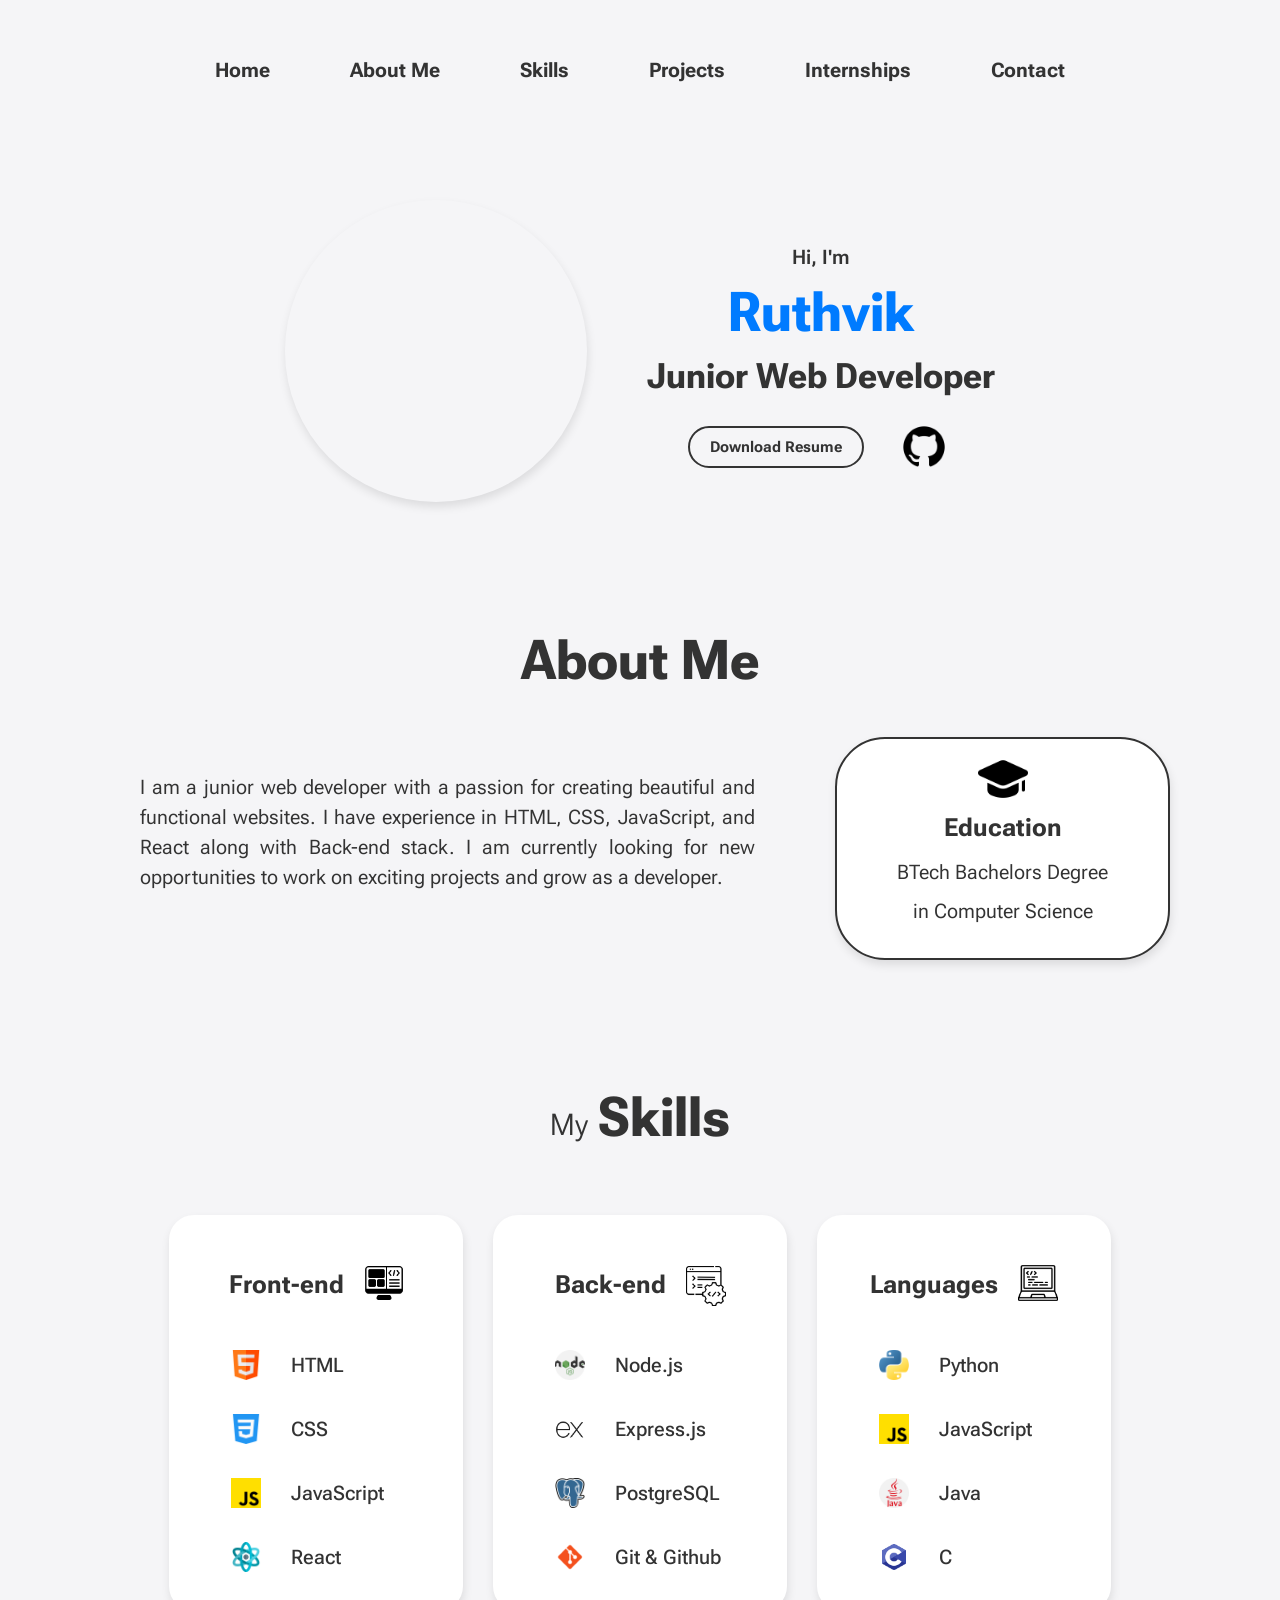
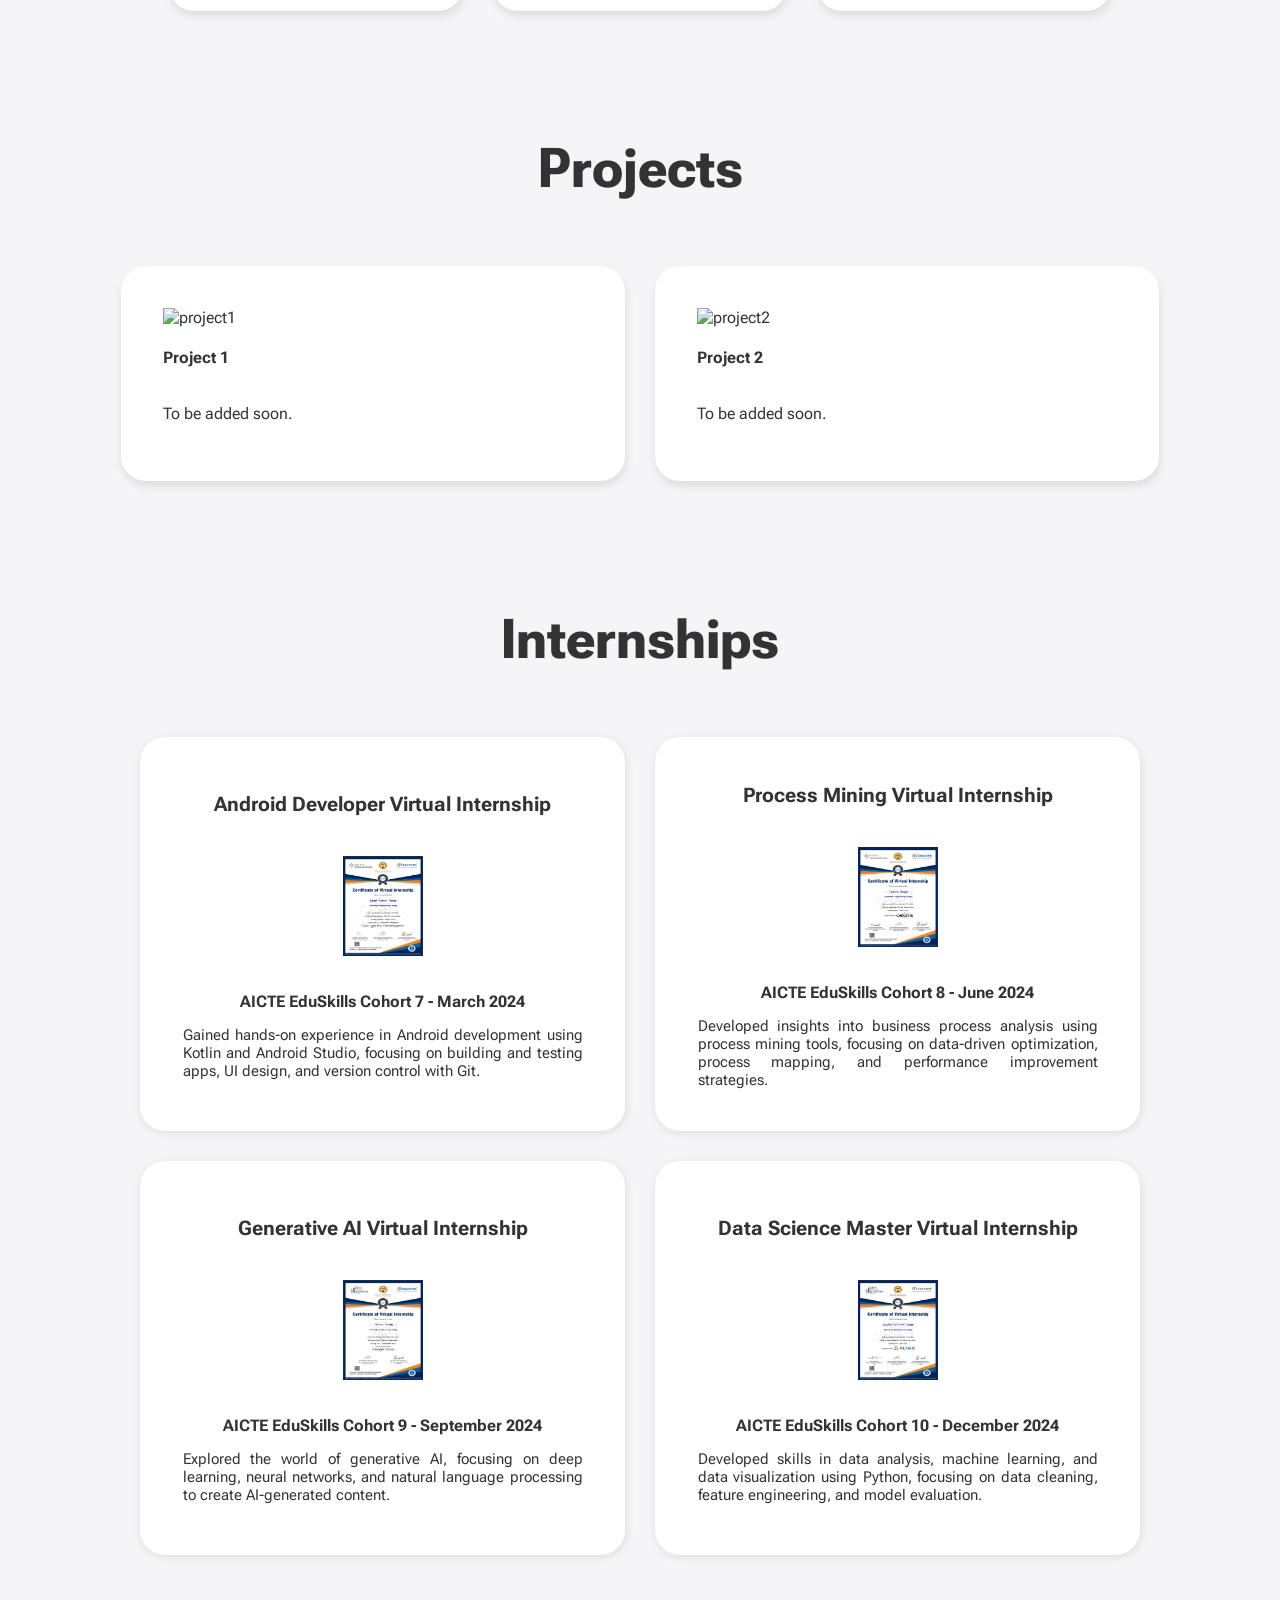
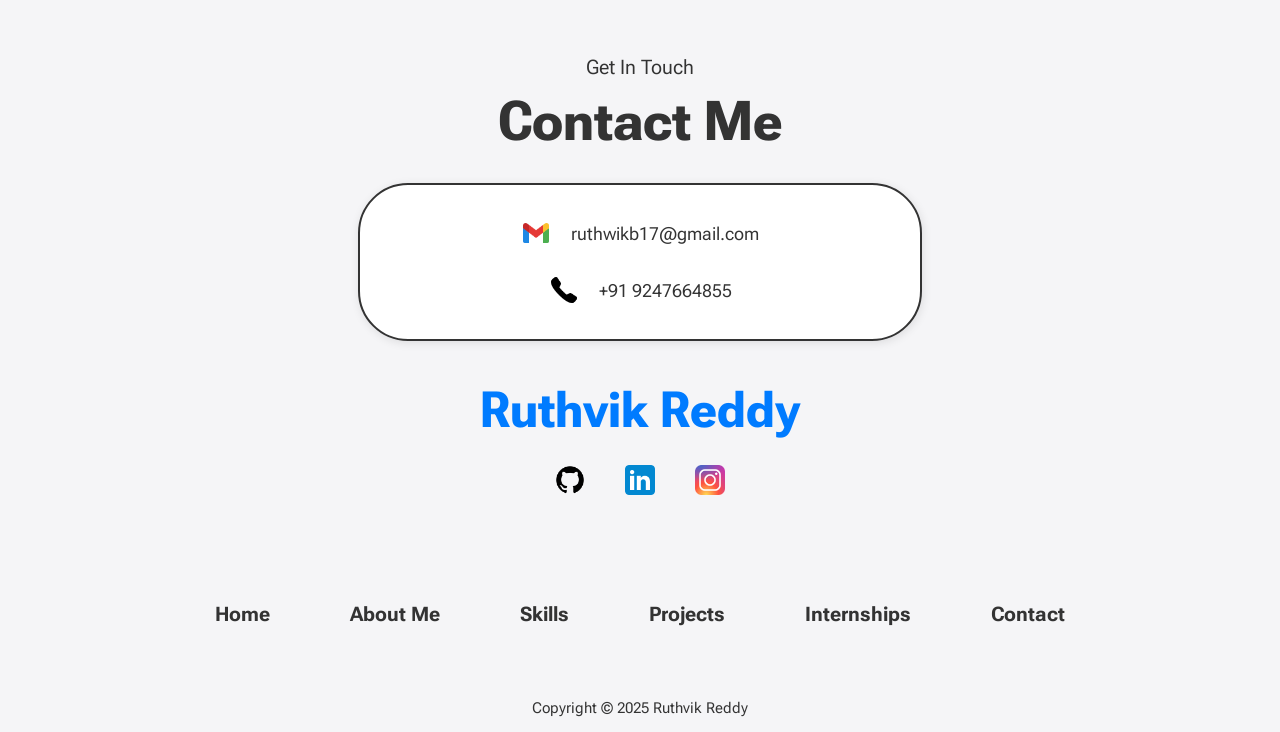
==== index.html @ e1bf667c "Finished website" ====
<!DOCTYPE html>
<html lang="en">
<head>
    <meta charset="UTF-8">
    <meta name="viewport" content="width=device-width, initial-scale=1.0">
    <link rel="stylesheet" type="text/css" href="./public/styles.css">
    <link rel="preconnect" href="https://fonts.googleapis.com">
    <link rel="preconnect" href="https://fonts.gstatic.com" crossorigin>
    <link href="https://fonts.googleapis.com/css2?family=Roboto+Flex:opsz,wght@8..144,100..1000&display=swap" rel="stylesheet">
    <title>Portfolio</title>
</head>
<body>
    <!-- Navbar -->
    <nav class="navbar">
        <ul>
            <li><a href="#home">Home</a></li>
            <li><a href="#about">About Me</a></li>
            <li><a href="#skills">Skills</a></li>
            <li><a href="#projects">Projects</a></li>
            <li><a href="#internships">Internships</a></li>
            <li><a href="#contact">Contact</a></li>
        </ul>        
    </nav>


    <!-- Home Section -->
    <section class="home" id="home">
        <div class="home-content">
            <img class="profile-image" src="" width="300" height="300" alt="avatar">
            <div class="home-text">
                <p class="home-intro-pretext">Hi, I'm</p>
                <h1 class="home-intro-name">Ruthvik</h1>
                <h4 class="home-intro-posttext">Junior Web Developer</h4>
                <div class="home-links">
                    <a href="assets/Resume.pdf" download="Ruthvik Reddy Resume" class="download-resume">Download Resume</a>
                    <a href="https://github.com/ruthwikr17/" class="github-link" target="_blank"><img src="assets/github.png" alt="github"></a>
                </div>
            </div>
        </div>
    </section>


    <!-- About Section -->
    <section class="about" id="about">
        <h2 class="heading-title">About Me</h2>
        <div class="about-content">
            <div class="about-text">
                <p class="about-paragraph">I am a junior web developer with a passion for creating beautiful and functional websites. I have experience in HTML, CSS, JavaScript, and React along with Back-end stack. I am currently looking for new opportunities to work on exciting projects and grow as a developer. </p>
            </div>
            <div class="about-education">
                <img src="assets/education.png" class="education-logo" alt="education">
                <h4 class="education-heading">Education</h4>
                <p class="education-info">BTech Bachelors Degree</p>
                <p class="education-info-ext">in Computer Science</p>
            </div>
        </div>
    </section>


    <!-- Skills Section -->
    <section class="skills" id="skills">
        <div class="skills-heading">
            <p class="skills-text">My</p>
            <h2 class="heading-title">Skills</h2>
        </div>
        <div class="skills-content">
            <div class="skills-card front-end">
                <div class="skills-title">
                    <h4 class="skills-title-text">Front-end</h4>
                    <img src="assets/front-end.png" class="skills-logo head-logo-1" alt="html">
                </div>
                <ul>
                    <li>
                        <img src="assets/html.png" class="skill-logo" alt="html">
                        <p>HTML</p>
                    </li>
                    <li>
                        <img src="assets/css.png" class="skill-logo" alt="css">
                        <p>CSS</p>
                    </li>
                    <li>
                        <img src="assets/js.png" class="skill-logo" alt="js">
                        <p>JavaScript</p>
                    </li>
                    <li>
                        <img src="assets/react.png" class="skill-logo" alt="react">
                        <p>React</p>
                    </li>
                </ul>
            </div>
            <div class="skills-card back-end">
                <div class="skills-title">
                    <h4 class="skills-title-text">Back-end</h4>
                    <img src="assets/back-end.png" class="skills-logo head-logo-2" alt="css">
                </div>
                <ul>
                    <li>
                        <img src="assets/nodejs.png" class="skill-logo" alt="nodejs">
                        <p>Node.js</p>
                    </li>
                    <li>
                        <img src="assets/express.png" class="skill-logo" alt="express">
                        <p>Express.js</p>
                    </li>
                    <li>
                        <img src="assets/postgres.png" class="skill-logo" alt="postgres">
                        <p>PostgreSQL</p>
                    </li>
                    <li>
                        <img src="assets/git.png" class="skill-logo" alt="git">
                        <p>Git & Github</p>
                    </li>
                </ul>
            </div>
            <div class="skills-card languages">
                <div class="skills-title">
                    <h4 class="skills-title-text">Languages</h4>
                    <img src="assets/languages.png" class="skills-logo head-logo-3" alt="js">
                </div>
                <ul>
                    <li>
                        <img src="assets/python.png" class="skill-logo" alt="python">
                        <p>Python</p>
                    </li>
                    <li>
                        <img src="assets/js.png" class="skill-logo" alt="js">
                        <p>JavaScript</p>
                    </li>
                    <li>
                        <img src="assets/java.png" class="skill-logo" alt="java">
                        <p>Java</p>
                    </li>
                    <li>
                        <img src="assets/c.png" class="skill-logo" alt="c">
                        <p>C</p>
                    </li>
                </ul>
            </div>
        </div>
    </section>


    <!-- Projects Section -->
    <section class="projects" id="projects">
        <div class="projects-heading">
            <h2 class="heading-title">Projects</h2>
        </div>
        <div class="projects-content-wrapper">
            <div class="projects-content">
                <div class="project-card">
                    <img src="assets/project1.png" class="project-image" alt="project1">
                    <h4 class="project-title">Project 1</h4>
                    <p class="project-description">To be added soon.</p>
                </div>
                <div class="project-card">
                    <img src="assets/project2.png" class="project-image" alt="project2">
                    <h4 class="project-title">Project 2</h4>
                    <p class="project-description">To be added soon.</p>
                </div>
                <!--
                <div class="project-card">
                    <img src="assets/project3.png" class="project-image" alt="project3">
                    <h4 class="project-title">Project 3</h4>
                    <p class="project-description">Lorem ipsum dolor sit amet, consectetur adipiscing elit. Nullam nec purus nec nunc.</p>
                </div>
                -->
            </div>
            <!--
            <button class="scroll-left scroll-button"><img src="assets/scroll-left.png" alt="scroll-left"></button>
            <button class="scroll-right scroll-button"><img src="assets/scroll-right.png" alt="scroll-right"></button>
            -->
        </div>
    </section>


    <!-- Internships Section -->
    <section class="internships" id="internships">
        <div class="internships-heading">
            <h2 class="heading-title">Internships</h2>
        </div>
        <div class="internships-content">
            <div class="internship-cards">
                <div class="internship-card">
                    <h3 class="internship-card-title">Android Developer Virtual Internship</h3>
                    <img src="assets/cert-1.png" class="internship-cert" alt="">
                    <p class="internship-card-text">AICTE EduSkills Cohort 7 - March 2024</p>
                    <p class="internship-description">Gained hands-on experience in Android development using Kotlin and Android Studio, focusing on building and testing apps, UI design, and version control with Git.</p>
                </div>
                <div class="internship-card">
                    <h3 class="internship-card-title">Process Mining Virtual Internship</h3>
                    <img src="assets/cert-2.png" class="internship-cert" alt="">
                    <p class="internship-card-text">AICTE EduSkills Cohort 8 - June 2024</p>
                    <p class="internship-description">Developed insights into business process analysis using process mining tools, focusing on data-driven optimization, process mapping, and performance improvement strategies.</p>
                </div>
                <div class="internship-card">
                    <h3 class="internship-card-title">Generative AI Virtual Internship</h3>
                    <img src="assets/cert-3.png" class="internship-cert" alt="">
                    <p class="internship-card-text">AICTE EduSkills Cohort 9 - September 2024</p>
                    <p class="internship-description">Explored the world of generative AI, focusing on deep learning, neural networks, and natural language processing to create AI-generated content.
                </div>
                <div class="internship-card">
                    <h3 class="internship-card-title">Data Science Master Virtual Internship</h3>
                    <img src="assets/cert-4.png" class="internship-cert" alt="">
                    <p class="internship-card-text">AICTE EduSkills Cohort 10 - December 2024</p>
                    <p class="internship-description">Developed skills in data analysis, machine learning, and data visualization using Python, focusing on data cleaning, feature engineering, and model evaluation.</p>
                </div>
            </div>
        </div>

        <!-- Pop-up Modal-->
        <div id="modal" class="modal">
            <div class="modal-content">
              <span class="close">&times;</span>
              <h3 id="internship-title"></h3>
              <p id="internship-details"></p>
              <img id="full-cert" src="" alt="Full Certificate">
            </div>
        </div>
    </section>


    <!-- Contact Section -->
    <section class="contact" id="contact">
        <div class="contant-heading">
            <p class="contact-heading-text">Get In Touch</p>
            <h2 class="heading-title contact-heading-title">Contact Me</h2>
        </div>
        <div class="contact-content">
            <div class="contact-info">
                <div class="contact-info-mail">
                    <img src="assets/email.png" class="skill-logo" alt="mail">
                    <p class="contact-mail-text">ruthwikb17@gmail.com</p>
                </div>
                <div class="contact-info-phone">
                    <img src="assets/phone.png" class="skill-logo" alt="phone">
                    <p class="contact-phone-text">+91 9247664855</p>
                </div>
            </div>
            <div class="contact-content-name">
                <h2>Ruthvik Reddy</h2>
            </div>
            <div class="contact-links">
                <a href="https://github.com/ruthwikr17/" class="contact-link" target="_blank"><img src="assets/github.png" alt="github"></a>
                <a href="https://www.linkedin.com/in/ruthvik-reddy-b69bb7256/" class="contact-link" target="_blank"><img src="assets/linkedin.png" alt="github"></a>
                <a href="https://www.instagram.com/ruthwikr17/" class="contact-link" target="_blank"><img src="assets/instagram.png" alt="github"></a>
            </div>
        </div>
    </section>


    <!-- Navbar -->
    <nav class="navbar">
        <ul>
            <li><a href="#home">Home</a></li>
            <li><a href="#about">About Me</a></li>
            <li><a href="#skills">Skills</a></li>
            <li><a href="#projects">Projects</a></li>
            <li><a href="#internships">Internships</a></li>
            <li><a href="#contact">Contact</a></li>
        </ul>        
    </nav>


    <!-- Footer -->
    <div class="footer">
        <p>Copyright &copy; 2025 Ruthvik Reddy</p>
    </div>

    
    <!-- JavaScript -->
    <script src="./src/index.js"></script>
</body>
</html>
---- public/styles.css ----
body {
    font-family: Roboto Flex, sans-serif;
    max-width: 1200px;
    margin: 0 auto;;
    background-color: #f5f5f7;
    color: #333;
    transition: all 0.3s ease;
    justify-content: center;
}

nav {
    display: flex;
    width: 100%;
    height: 100px;
    margin: 0 auto;
    padding-top: 20px;
    padding-bottom: 40px;
    justify-content: center;
    align-items: center;
    box-shadow: 1px px 10px rgba(0, 0, 0, 0.1);
    transition: background-color 0.5s ease;
}

nav ul {
    list-style: none;
    display: flex;
    justify-content: center;    
    align-items: center;
    margin: 0;
    padding: 0; 
}

nav ul li {
    margin: 0px 40px;
}

nav ul li a {
    text-decoration: none;
    color: #333;
    font-weight: bold;
    font-size: 20px;
    transition: font-size 0.3s ease, color 0.3s ease;;
}

nav ul li a:hover {
    color: #007BFF;
    font-size: 25px;
}

img {
    max-width: 100%;
    height: auto;
}

/* Home */
.home {
    display: flex;
    justify-content: center;
    padding: 40px;
    align-items: center;
}

.home-content {
    display: flex;
}

.home-content .profile-image {
    width: 300px;
    height: 100%;
    border-radius: 50%;
    border: 1px solid transparent;
    box-shadow: 1px 5px 10px rgba(0, 0, 0, 0.1);
    margin-right: 20px;
}

.home-text {
    display: flex;
    max-width: fit-content;
    flex-direction: column;
    justify-content: center;
    align-items: center;
    margin-left: 40px;
}

.home-text .home-intro-pretext {
    font-size: 20px;
    font-weight: 600;
    margin-bottom: -35px;
    text-align: center;
    color: #333;
}

.home-text .home-intro-name {
    font-size: 55px;
    margin-bottom: -35px;
    text-align: center;
    color: #007BFF
}

.home-text .home-intro-posttext {
    font-size: 35px;
    font-weight: bolder;
    margin-bottom: 20px;
    text-align: center;
    color: #333;
}

.home-links {
    display: flex;
    align-items: center;
    gap: 30px;
}

.home-links .download-resume {
    text-decoration: none;
    padding: 10px 20px;
    border-radius: 50px;
    border: 2px solid #333;
    color: #333;
    background-color: #f5f5f7;
    font-size: 15px;
    font-weight: bold;
    transition: background-color 0.3s ease, transform 0.5s ease;
}

.home-links .download-resume:hover {
    background: #333;
    color: #fff;
    transform: scale(1.05);
    cursor: pointer;
}

.home-links .github-link {
    display: flex;
    width: 60px;
    height: auto;
    align-items: center;
    transition: background-color 0.3s ease, transform 0.3s ease;
}

.home-links .github-link:hover {
    background-color: transparent;
    transform: scale(1.15);
}

/* Heading title for all sections */
.heading-title {
    text-align: center;
    font-size: 55px;
}

/* About */
.about {
    display: flex;
    flex-direction: column;
    justify-content: center;
    padding: 40px;
    align-items: center;
}

.about-content {
    display: flex;
}

.about-text {
    justify-content: center;
    flex: 1;
    margin-left: 30px;
}

.about-paragraph {
    font-size: 20px;
    color: #333;
    margin-top: 20px;
    margin-right: 50px;
    line-height: 30px;
    text-align: justify;
    padding: 15px 30px;
}

.about-education {
    display: flex;
    flex-direction: column;
    justify-content: center;
    align-items: center;
    max-width: fit-content;
    border: 2px solid #333;
    background-color: white;
    box-shadow: 1px 5px 10px rgba(0, 0, 0, 0.1);
    border-radius: 50px;
    padding: 15px 60px;
    text-align: center;
    margin-top: 0px;
    margin-right: 30px;
}

.education-logo {
    width: 50px;
    height: 50px;
    margin-bottom: -25px;
}

.education-heading {
    font-size: 25px;
    font-weight: bold;
}

.education-info {
    font-size: 20px;
    color: #333;
    margin-top: -15px;
}

.education-info-ext {
    font-size: 20px;
    color: #333;
    margin-top: -5px;
}

/* Skills */
.skills {
    display: flex;
    flex-direction: column;
    padding: 40px;
    align-items: center;
    gap: 20px;
}

.skills-heading {
    display: flex;
    flex-direction: row;
    gap: 10px;
    align-items: center;
}

.skills-text {
    font-size: 30px;
    margin-top: 45px;
}

.skills-text-head {
    font-size: 55px;
}

.skills-content {
    display: flex;
    flex-direction: row;
    flex-wrap: wrap;
    gap: 30px;
    align-items: stretch;
}

.skills-card {
    display: flex;
    flex-direction: column;
    justify-content: start;
    padding: 20px 20px;
    border: 2px solid #fff;
    border-radius: 25px;
    box-shadow: 1px 5px 10px rgba(0, 0, 0, 0.1);
    transition: background 0.3s ease;
    width: 250px;
    background-color: white;
}

.skills-logo {
    width: 40px;
    height: 40px;
    margin-bottom: 20px;
}

.skills-title {
    display: flex;
    flex-direction: row;
    gap: 20px;
    justify-content: center;
    align-items: center;
}

.skills-title-text {
    font-size: 25px;
    font-weight: bold;
}

.head-logo-1 {
    margin-top: 16px;
}

.head-logo-2 {
    margin-top: 22px;
}

.head-logo-3 {
    margin-top: 16px;
}

.skills-card ul {
    display: flex;
    flex-direction: column;
    justify-content: center;
    margin: 0;
}

.skills-card ul li {
    display: flex;
    align-items: center;
    gap: 30px;
}

.skills-card ul li p {
    font-size: 20px;
    color: #333;
    font-weight: 500;
}

.skill-logo {
    width: 30px;
    height: 30px;
    margin: 0;
}

/* Projects */
.projects {
    display: flex;
    flex-direction: column;
    justify-content: center;
    padding: 40px;
    align-items: center;
    gap: 20px;
}

.projects-content-wrapper {
    display: flex;
    flex-direction: row;
}

.projects-content {
    display: flex;
    flex-direction: row;
    flex-wrap: nowrap;
    justify-content: center;
    gap: 30px;
}

.project-card {
    display: flex;
    flex-direction: column;
    justify-content: start;
    padding: 40px 40px;
    border: 2px solid #fff;
    background-color: #fff;
    border-radius: 25px;
    box-shadow: 1px 5px 10px rgba(0, 0, 0, 0.1);
    transition: background 0.3s ease;
    width: 420px;
    flex-shrink: 0;
}

/* Internships */
.internships {
    display: flex;
    flex-direction: column;
    justify-content: center;
    padding: 40px;
    align-items: center;
    gap: 20px;
}

.internships-content {
    display: flex;
    flex-direction: row;
    flex-wrap: nowrap;
    justify-content: center;
    gap: 30px;
}

.internship-cards {
    display: flex;
    flex-direction: row;
    flex-wrap: wrap;
    justify-content: center;
    gap: 30px;
    width: 100%;
    max-width: 1000px;
    margin: 0 auto;
}

.internship-card {
    flex: 1 1 calc(50% - 30px);
    display: flex;
    flex-direction: column;
    justify-content: center;
    height: 350px;
    padding: 20px 0px;
    align-items: center;
    background-color: #fff;
    border: 2px solid #fff;
    border-radius: 25px;
    box-shadow: 1px 2px 10px rgba(0, 0, 0, 0.1);
    gap: 20px;
}

.internship-card-title {
    font-size: 20px;
    text-align: center;
}

.internship-card-text {
    font-size: 16px;
    text-align: center;
    margin-bottom: -20px;
    font-weight: 700;
}

.internship-description {
    font-size: 15px;
    text-align: justify;
    max-width: 400px;
}

.internship-cert {
    width: 80px;
    height: 100px;
}

/* Certificate Popup */
.modal {
    display: none; 
    position: fixed;
    top: 0;
    left: 0;
    width: 100%;
    height: 100%;
    background-color: rgba(0, 0, 0, 0.8);
    z-index: 1000;
    justify-content: center;
    align-items: center;
  }
  
  .modal-content {
    width: 700px;
    height: 700px;
    position: relative;
    padding: 20px;
    background: #fff;
    border-radius: 10px;
    max-width: 90%;
    text-align: center;
  }
  
  .modal-content img {
    max-width: 100%;
    height: 600px;
    border-radius: 10px;
  }
  
  .close {
    position: absolute;
    top: 10px;
    right: 20px;
    font-size: 40px;
    cursor: pointer;
    color: #333;
  }

/* Contact */
.contact {
    display: flex;
    flex-direction: column;
    justify-content: center;
    padding: 40px;
    align-items: center;
    gap: 30px;
}

.contant-heading {
    display: flex;
    flex-direction: column;
    align-items: center;
    margin: 0 auto;
    padding: 0px;
}

.contact-heading-text {
    font-size: 20px;
}

.contact-heading-title {
    margin: -10px auto;
}

.contact-content {
    display: flex;
    flex-direction: column;
    gap: 20px;
}

.contact-info {
    display: flex;
    flex-direction: column;
    justify-content: center;
    align-items: center;
    border: 2px solid #333;
    background-color: #fff;
    box-shadow: 1px 2px 10px rgba(0, 0, 0, 0.1);
    border-radius: 50px;
    padding: 20px 80px;
    width: 400px;
    margin-top: 10px;
}

.contact-info-mail, .contact-info-phone {
    display: flex;
    flex-direction: row;
    gap: 20px;
    align-items: center;
}

.contact-mail-text, .contact-phone-text {
    font-size: 18px;
}

.contact-content-name h2 {
    padding: 0px;
    margin-top: 20px;
    font-size: 50px;
    font-weight: bold;
    color: #007BFF;
    text-align: center;
    justify-content: center;
}

.contact-links {
    display: flex;
    flex-direction: row;
    gap: 30px;
    justify-content: center;
    align-items: center;
    margin-top: -40px;
}

.contact-link {
    width: 40px;
    border-radius: 50px;
    transition: transform 0.3s ease;
}

.contact-link:hover {
    transform: scale(1.15);
}

.footer {
    display: flex;
    justify-content: center;
    align-items: center;
    color: #333;
    font-size: 15px;
    font-weight: 400;
    text-align: center;
    margin-top: -20px;
}
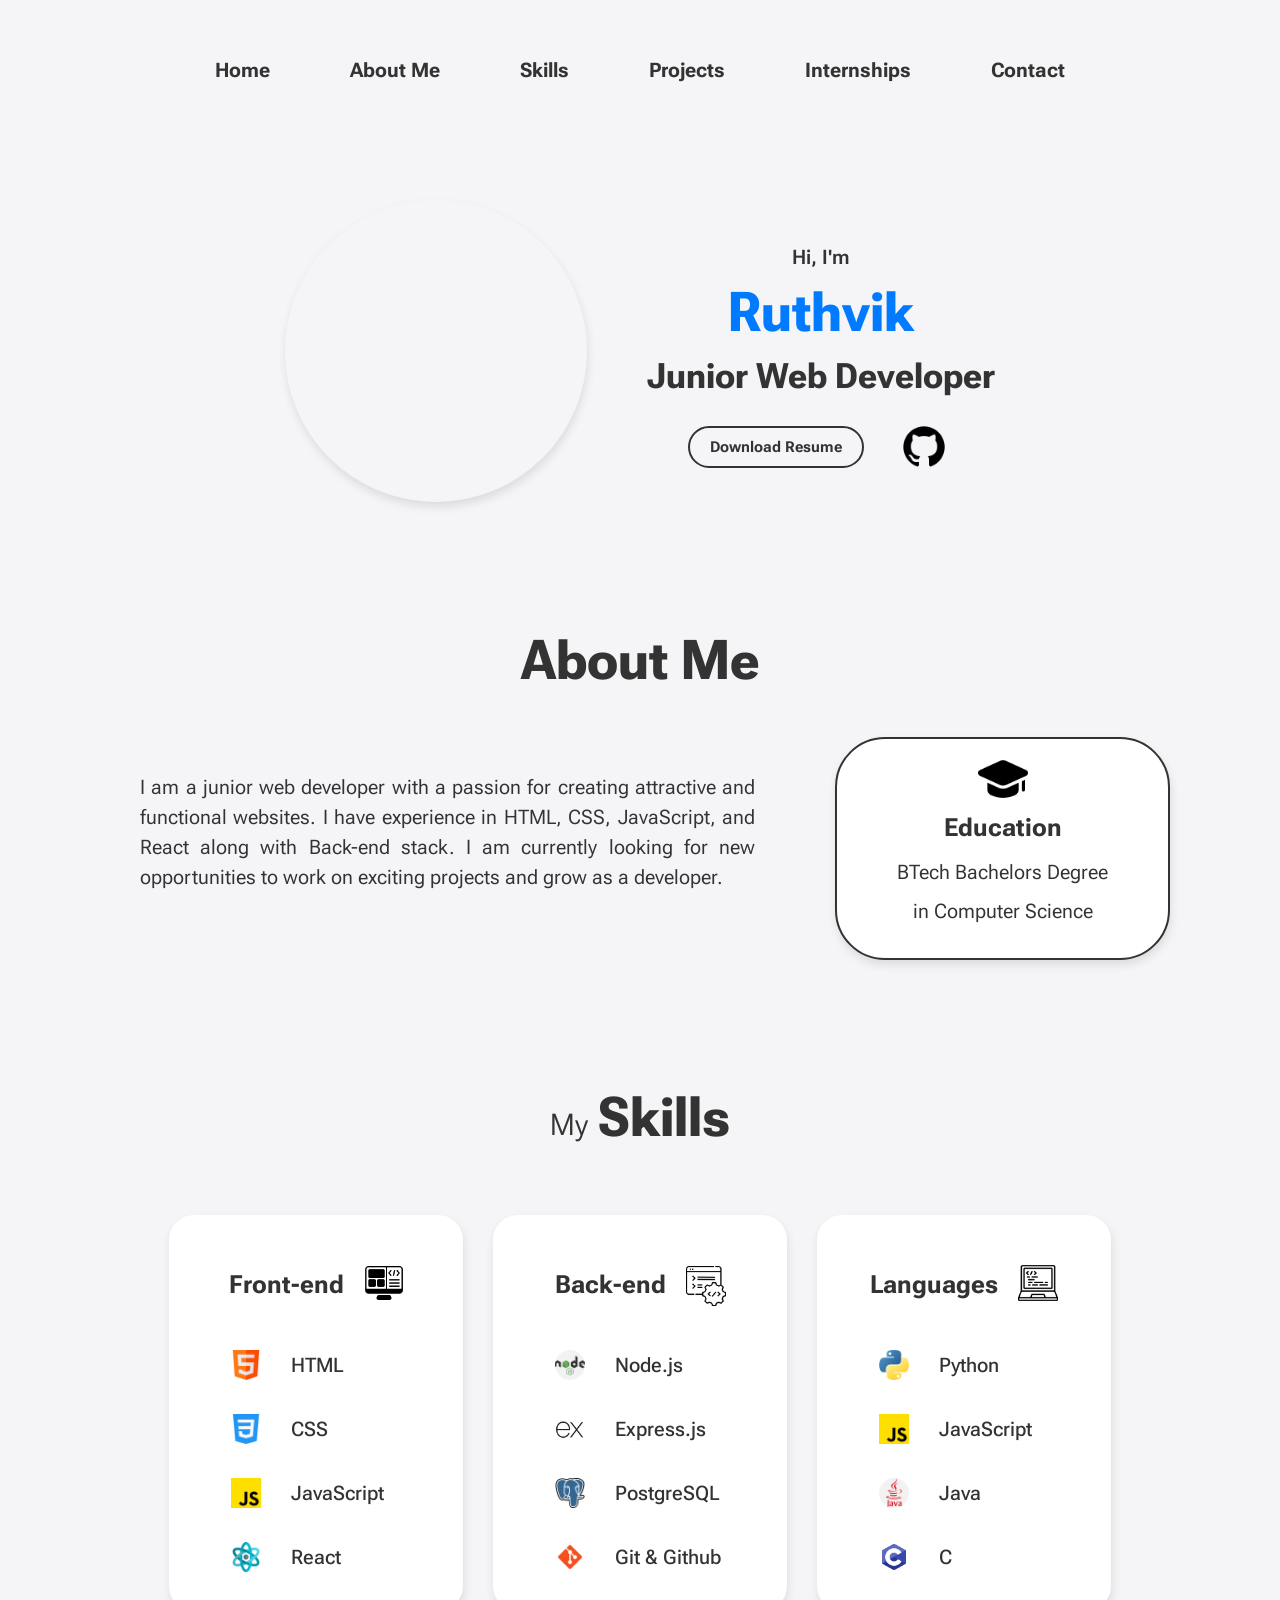
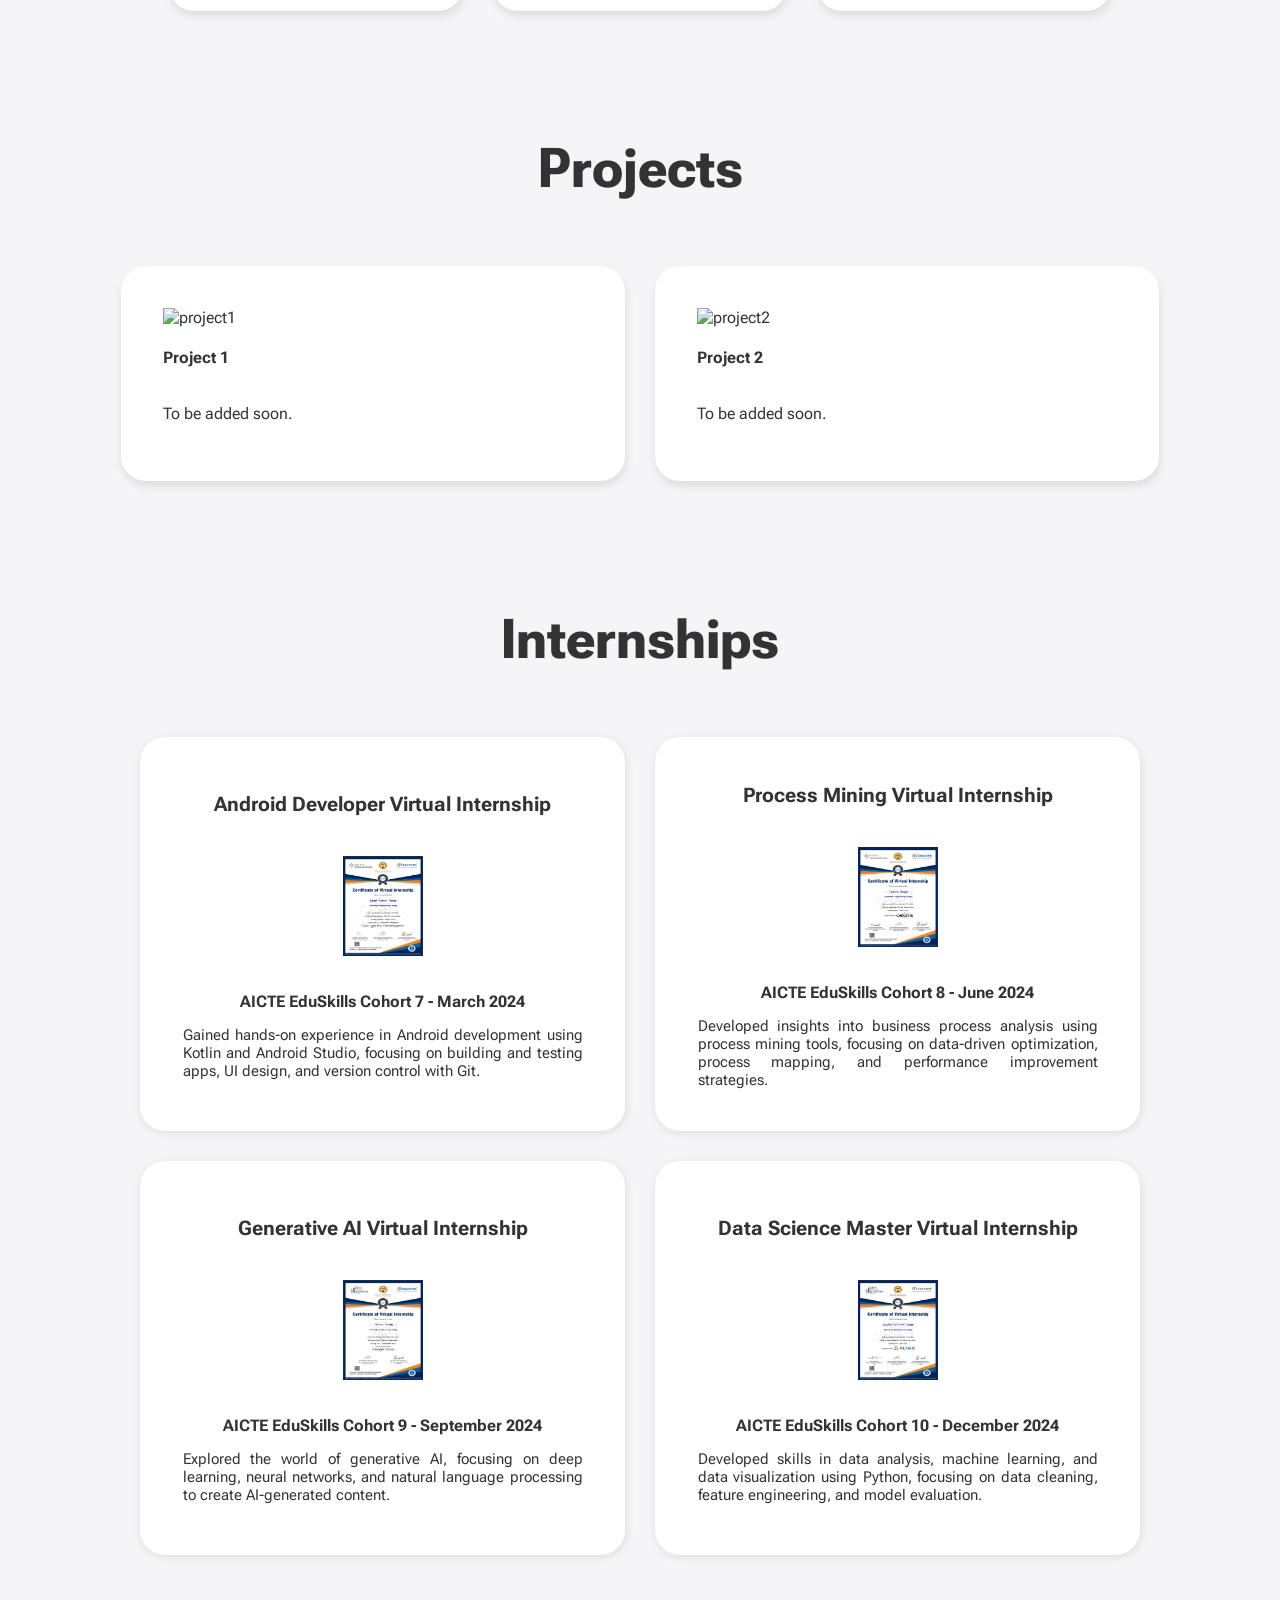
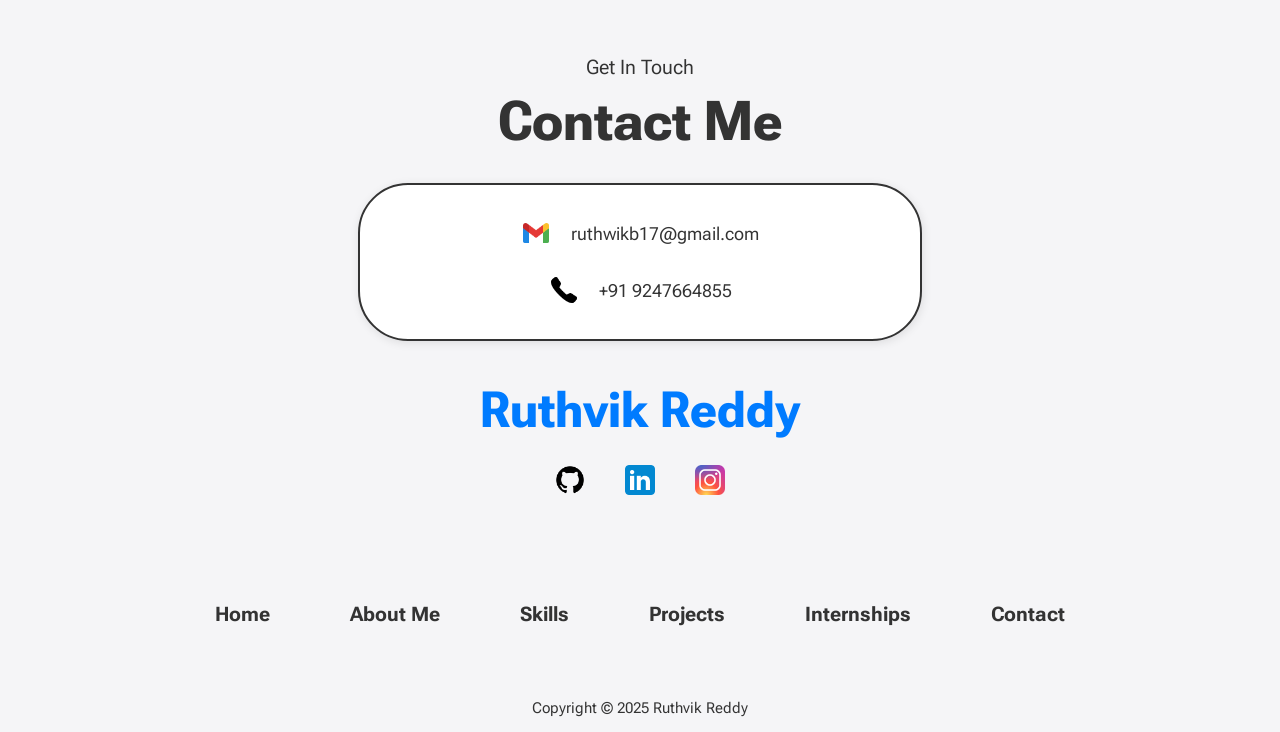
==== commit 34394976: "Update index.html" ====
--- a/index.html
+++ b/index.html
@@ -45,7 +45,7 @@
         <h2 class="heading-title">About Me</h2>
         <div class="about-content">
             <div class="about-text">
-                <p class="about-paragraph">I am a junior web developer with a passion for creating beautiful and functional websites. I have experience in HTML, CSS, JavaScript, and React along with Back-end stack. I am currently looking for new opportunities to work on exciting projects and grow as a developer. </p>
+                <p class="about-paragraph">I am a junior web developer with a passion for creating attractive and functional websites. I have experience in HTML, CSS, JavaScript, and React along with Back-end stack. I am currently looking for new opportunities to work on exciting projects and grow as a developer. </p>
             </div>
             <div class="about-education">
                 <img src="assets/education.png" class="education-logo" alt="education">
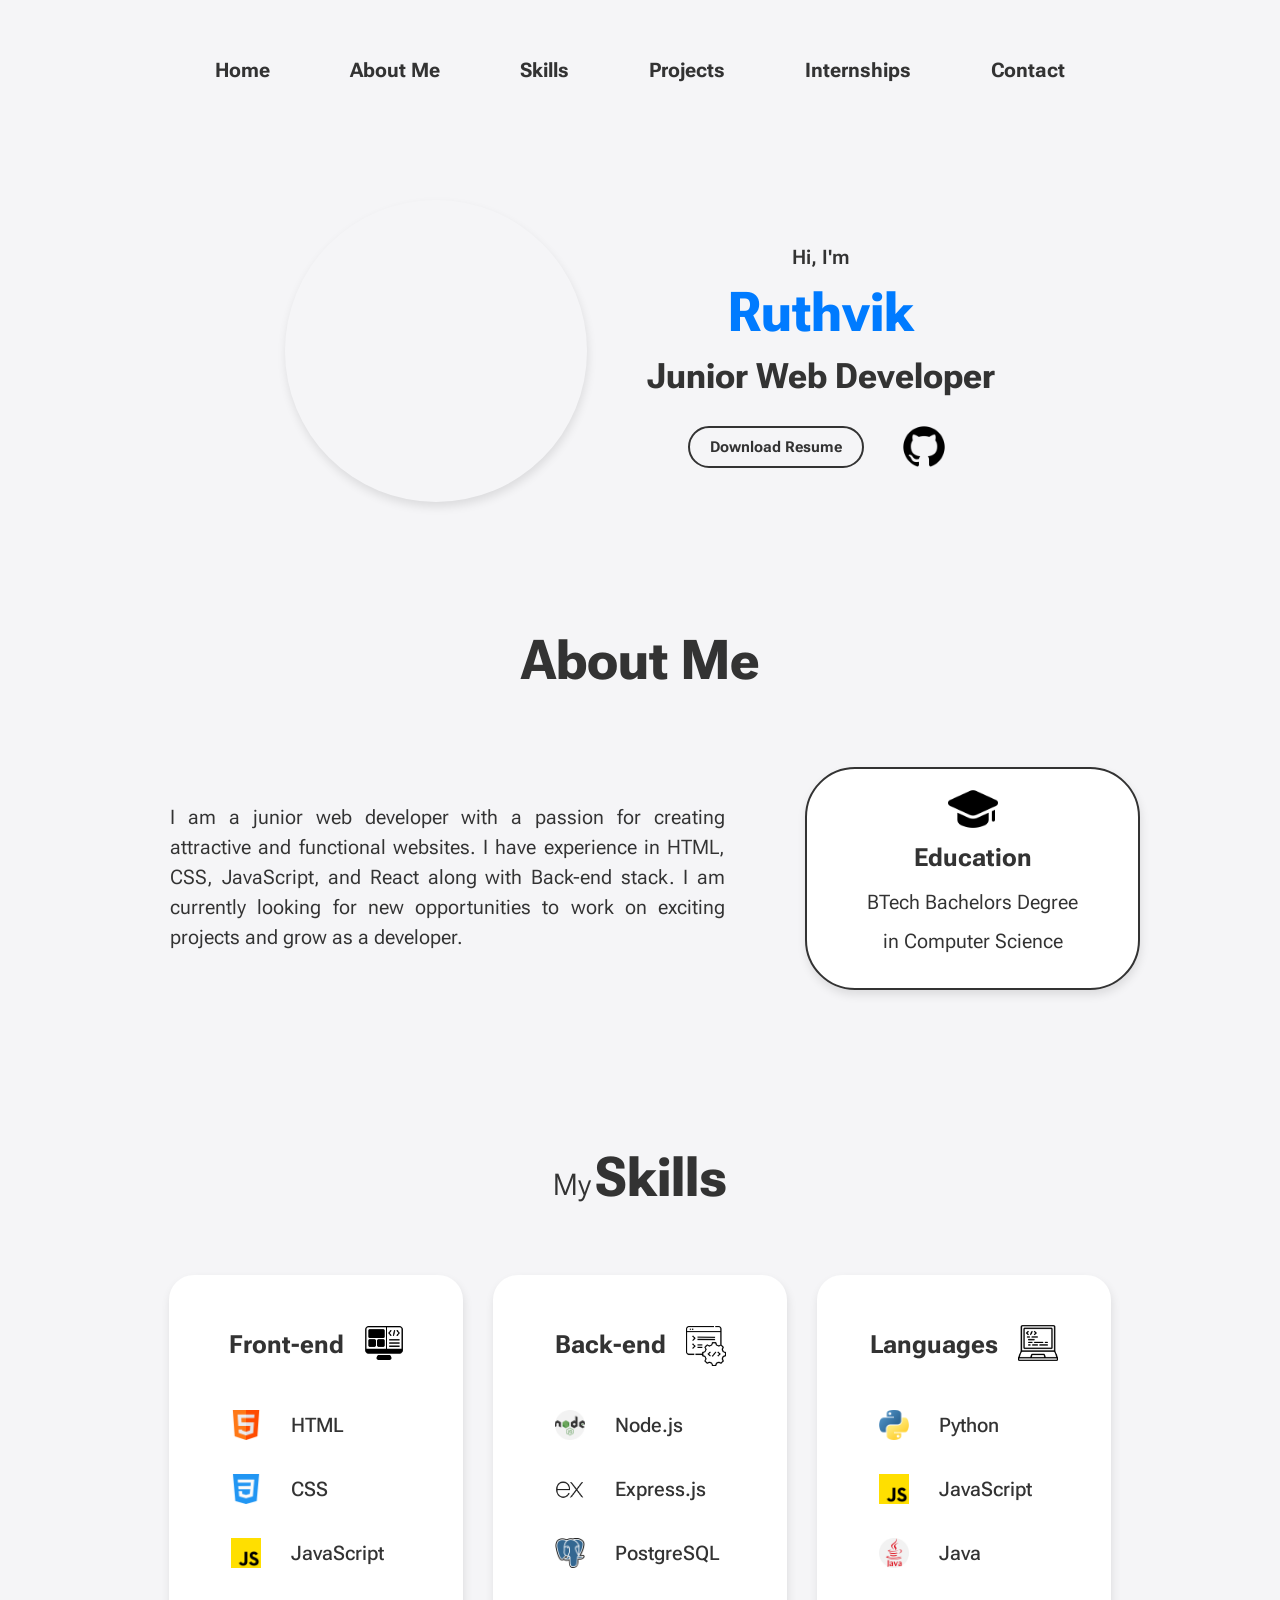
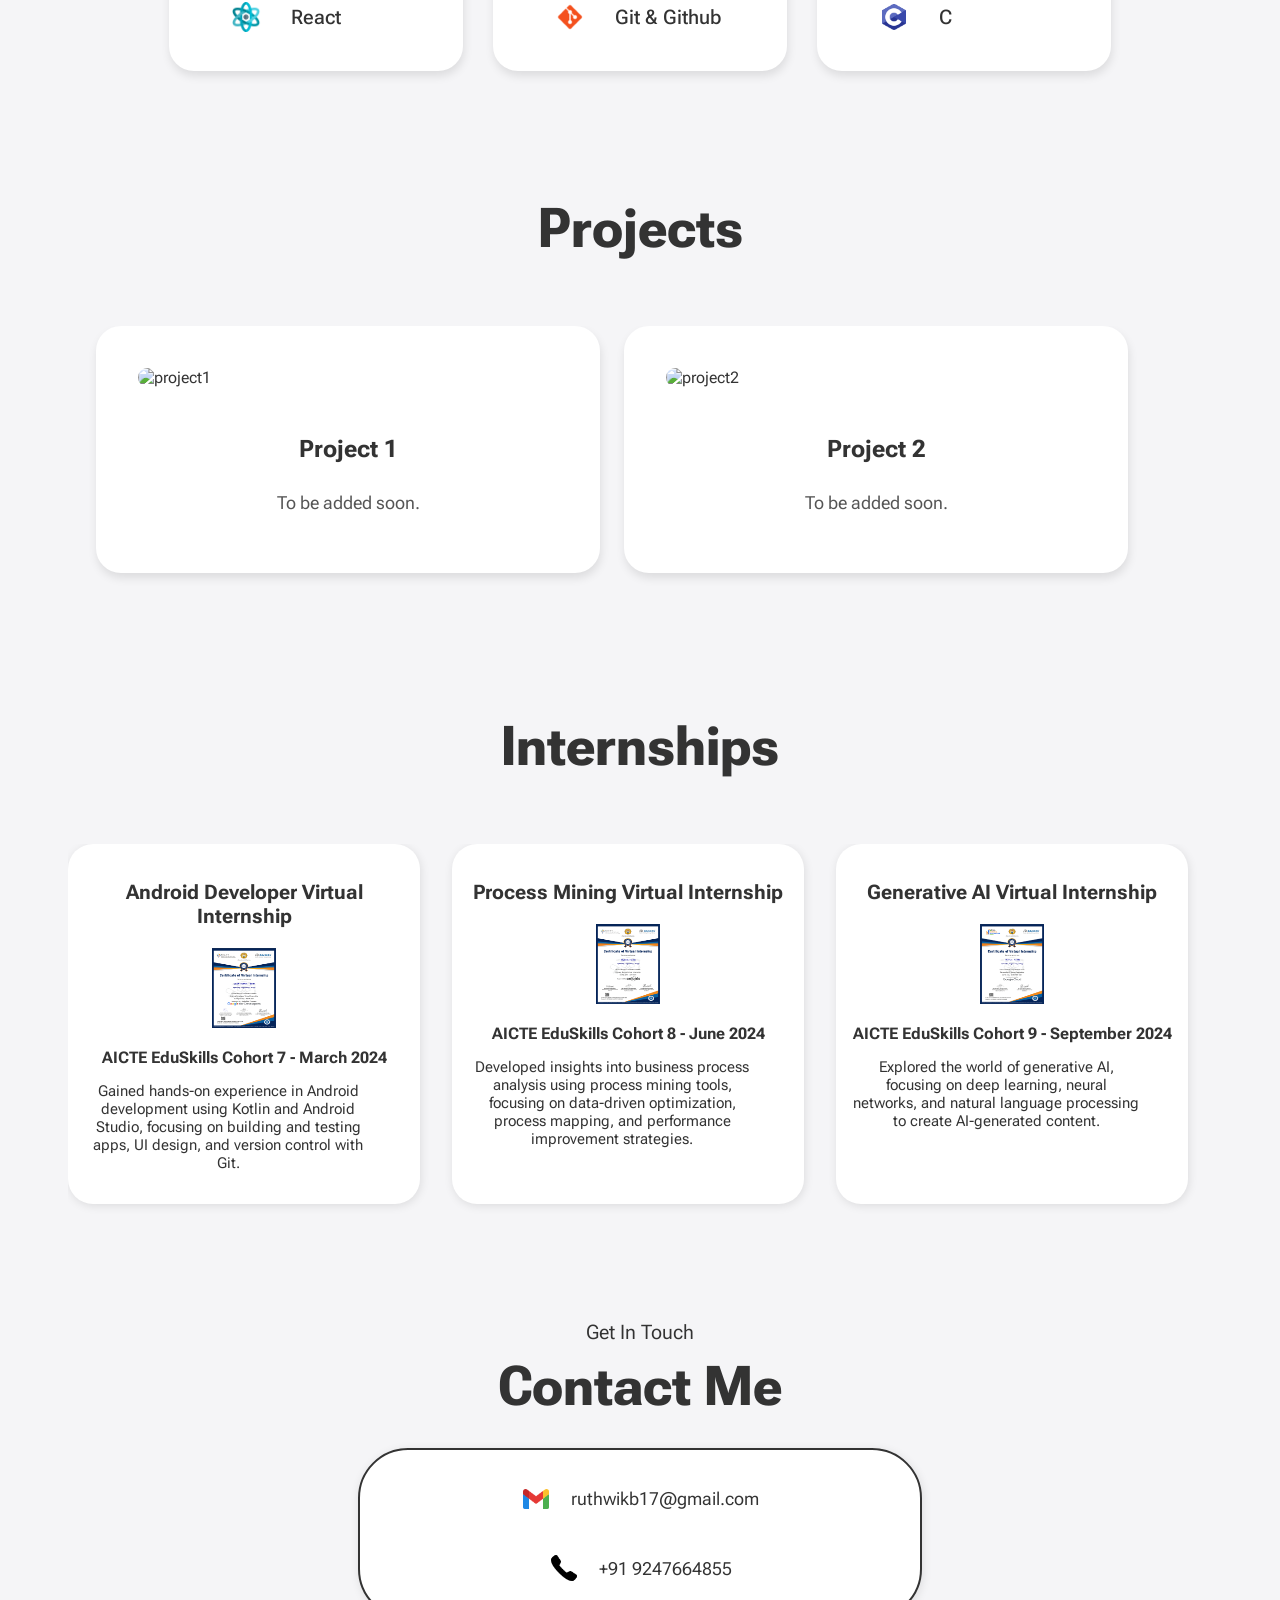
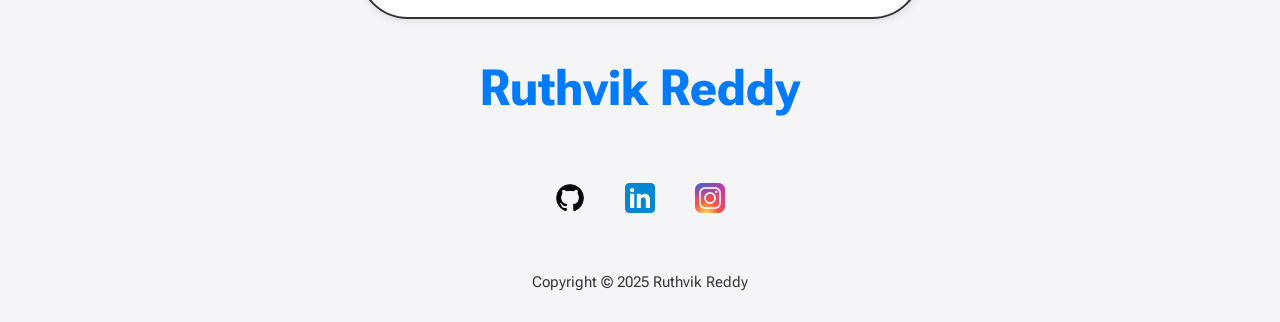
==== commit 6e92e692: "Added responsiveness for mobile and tablet resolutions" ====
--- a/index.html
+++ b/index.html
@@ -1,273 +1,340 @@
 <!DOCTYPE html>
 <html lang="en">
-<head>
-    <meta charset="UTF-8">
-    <meta name="viewport" content="width=device-width, initial-scale=1.0">
-    <link rel="stylesheet" type="text/css" href="./public/styles.css">
-    <link rel="preconnect" href="https://fonts.googleapis.com">
-    <link rel="preconnect" href="https://fonts.gstatic.com" crossorigin>
-    <link href="https://fonts.googleapis.com/css2?family=Roboto+Flex:opsz,wght@8..144,100..1000&display=swap" rel="stylesheet">
+  <head>
+    <meta charset="UTF-8" />
+    <meta name="viewport" content="width=device-width, initial-scale=1.0" />
+    <link rel="stylesheet" type="text/css" href="./public/styles.css" />
+    <link rel="preconnect" href="https://fonts.googleapis.com" />
+    <link rel="preconnect" href="https://fonts.gstatic.com" crossorigin />
+    <link
+      href="https://fonts.googleapis.com/css2?family=Roboto+Flex:opsz,wght@8..144,100..1000&display=swap"
+      rel="stylesheet"
+    />
     <title>Portfolio</title>
-</head>
-<body>
+  </head>
+  <body>
     <!-- Navbar -->
     <nav class="navbar">
-        <ul>
-            <li><a href="#home">Home</a></li>
-            <li><a href="#about">About Me</a></li>
-            <li><a href="#skills">Skills</a></li>
-            <li><a href="#projects">Projects</a></li>
-            <li><a href="#internships">Internships</a></li>
-            <li><a href="#contact">Contact</a></li>
-        </ul>        
+      <input type="checkbox" id="nav-toggle" class="nav-toggle" />
+      <label for="nav-toggle" class="nav-toggle-label">
+        <span></span>
+      </label>
+      <ul>
+        <li><a href="#home">Home</a></li>
+        <li><a href="#about">About Me</a></li>
+        <li><a href="#skills">Skills</a></li>
+        <li><a href="#projects">Projects</a></li>
+        <li><a href="#internships">Internships</a></li>
+        <li><a href="#contact">Contact</a></li>
+      </ul>
     </nav>
-
 
     <!-- Home Section -->
     <section class="home" id="home">
-        <div class="home-content">
-            <img class="profile-image" src="" width="300" height="300" alt="avatar">
-            <div class="home-text">
-                <p class="home-intro-pretext">Hi, I'm</p>
-                <h1 class="home-intro-name">Ruthvik</h1>
-                <h4 class="home-intro-posttext">Junior Web Developer</h4>
-                <div class="home-links">
-                    <a href="assets/Resume.pdf" download="Ruthvik Reddy Resume" class="download-resume">Download Resume</a>
-                    <a href="https://github.com/ruthwikr17/" class="github-link" target="_blank"><img src="assets/github.png" alt="github"></a>
-                </div>
-            </div>
-        </div>
-    </section>
-
+      <div class="home-content">
+        <img
+          class="profile-image"
+          src=""
+          width="300"
+          height="300"
+          alt="avatar"
+        />
+        <div class="home-text">
+          <p class="home-intro-pretext">Hi, I'm</p>
+          <h1 class="home-intro-name">Ruthvik</h1>
+          <h4 class="home-intro-posttext">Junior Web Developer</h4>
+          <div class="home-links">
+            <a
+              href="assets/Resume.pdf"
+              download="Ruthvik Reddy Resume"
+              class="download-resume"
+              >Download Resume</a
+            >
+            <a
+              href="https://github.com/ruthwikr17/"
+              class="github-link"
+              target="_blank"
+              ><img src="assets/github.png" alt="github"
+            /></a>
+          </div>
+        </div>
+      </div>
+    </section>
 
     <!-- About Section -->
     <section class="about" id="about">
-        <h2 class="heading-title">About Me</h2>
-        <div class="about-content">
-            <div class="about-text">
-                <p class="about-paragraph">I am a junior web developer with a passion for creating attractive and functional websites. I have experience in HTML, CSS, JavaScript, and React along with Back-end stack. I am currently looking for new opportunities to work on exciting projects and grow as a developer. </p>
-            </div>
-            <div class="about-education">
-                <img src="assets/education.png" class="education-logo" alt="education">
-                <h4 class="education-heading">Education</h4>
-                <p class="education-info">BTech Bachelors Degree</p>
-                <p class="education-info-ext">in Computer Science</p>
-            </div>
-        </div>
-    </section>
-
+      <h2 class="heading-title">About Me</h2>
+      <div class="about-content">
+        <div class="about-text">
+          <p class="about-paragraph">
+            I am a junior web developer with a passion for creating attractive
+            and functional websites. I have experience in HTML, CSS, JavaScript,
+            and React along with Back-end stack. I am currently looking for new
+            opportunities to work on exciting projects and grow as a developer.
+          </p>
+        </div>
+        <div class="about-education">
+          <img
+            src="assets/education.png"
+            class="education-logo"
+            alt="education"
+          />
+          <h4 class="education-heading">Education</h4>
+          <p class="education-info">BTech Bachelors Degree</p>
+          <p class="education-info-ext">in Computer Science</p>
+        </div>
+      </div>
+    </section>
 
     <!-- Skills Section -->
     <section class="skills" id="skills">
-        <div class="skills-heading">
-            <p class="skills-text">My</p>
-            <h2 class="heading-title">Skills</h2>
-        </div>
-        <div class="skills-content">
-            <div class="skills-card front-end">
-                <div class="skills-title">
-                    <h4 class="skills-title-text">Front-end</h4>
-                    <img src="assets/front-end.png" class="skills-logo head-logo-1" alt="html">
-                </div>
-                <ul>
-                    <li>
-                        <img src="assets/html.png" class="skill-logo" alt="html">
-                        <p>HTML</p>
-                    </li>
-                    <li>
-                        <img src="assets/css.png" class="skill-logo" alt="css">
-                        <p>CSS</p>
-                    </li>
-                    <li>
-                        <img src="assets/js.png" class="skill-logo" alt="js">
-                        <p>JavaScript</p>
-                    </li>
-                    <li>
-                        <img src="assets/react.png" class="skill-logo" alt="react">
-                        <p>React</p>
-                    </li>
-                </ul>
-            </div>
-            <div class="skills-card back-end">
-                <div class="skills-title">
-                    <h4 class="skills-title-text">Back-end</h4>
-                    <img src="assets/back-end.png" class="skills-logo head-logo-2" alt="css">
-                </div>
-                <ul>
-                    <li>
-                        <img src="assets/nodejs.png" class="skill-logo" alt="nodejs">
-                        <p>Node.js</p>
-                    </li>
-                    <li>
-                        <img src="assets/express.png" class="skill-logo" alt="express">
-                        <p>Express.js</p>
-                    </li>
-                    <li>
-                        <img src="assets/postgres.png" class="skill-logo" alt="postgres">
-                        <p>PostgreSQL</p>
-                    </li>
-                    <li>
-                        <img src="assets/git.png" class="skill-logo" alt="git">
-                        <p>Git & Github</p>
-                    </li>
-                </ul>
-            </div>
-            <div class="skills-card languages">
-                <div class="skills-title">
-                    <h4 class="skills-title-text">Languages</h4>
-                    <img src="assets/languages.png" class="skills-logo head-logo-3" alt="js">
-                </div>
-                <ul>
-                    <li>
-                        <img src="assets/python.png" class="skill-logo" alt="python">
-                        <p>Python</p>
-                    </li>
-                    <li>
-                        <img src="assets/js.png" class="skill-logo" alt="js">
-                        <p>JavaScript</p>
-                    </li>
-                    <li>
-                        <img src="assets/java.png" class="skill-logo" alt="java">
-                        <p>Java</p>
-                    </li>
-                    <li>
-                        <img src="assets/c.png" class="skill-logo" alt="c">
-                        <p>C</p>
-                    </li>
-                </ul>
-            </div>
-        </div>
-    </section>
-
+      <div class="skills-heading">
+        <p class="skills-text">My</p>
+        <h2 class="heading-title">Skills</h2>
+      </div>
+      <div class="skills-content">
+        <div class="skills-card front-end">
+          <div class="skills-title">
+            <h4 class="skills-title-text">Front-end</h4>
+            <img src="assets/front-end.png" class="skills-logo head-logo-1" alt="html"/>
+          </div>
+          <ul>
+            <li>
+              <img src="assets/html.png" class="skill-logo" alt="html" />
+              <p>HTML</p>
+            </li>
+            <li>
+              <img src="assets/css.png" class="skill-logo" alt="css" />
+              <p>CSS</p>
+            </li>
+            <li>
+              <img src="assets/js.png" class="skill-logo" alt="js" />
+              <p>JavaScript</p>
+            </li>
+            <li>
+              <img src="assets/react.png" class="skill-logo" alt="react" />
+              <p>React</p>
+            </li>
+          </ul>
+        </div>
+        <div class="skills-card back-end">
+          <div class="skills-title">
+            <h4 class="skills-title-text">Back-end</h4>
+            <img
+              src="assets/back-end.png"
+              class="skills-logo head-logo-2"
+              alt="css"
+            />
+          </div>
+          <ul>
+            <li>
+              <img src="assets/nodejs.png" class="skill-logo" alt="nodejs" />
+              <p>Node.js</p>
+            </li>
+            <li>
+              <img src="assets/express.png" class="skill-logo" alt="express" />
+              <p>Express.js</p>
+            </li>
+            <li>
+              <img
+                src="assets/postgres.png"
+                class="skill-logo"
+                alt="postgres"
+              />
+              <p>PostgreSQL</p>
+            </li>
+            <li>
+              <img src="assets/git.png" class="skill-logo" alt="git" />
+              <p>Git & Github</p>
+            </li>
+          </ul>
+        </div>
+        <div class="skills-card languages">
+          <div class="skills-title">
+            <h4 class="skills-title-text">Languages</h4>
+            <img
+              src="assets/languages.png"
+              class="skills-logo head-logo-3"
+              alt="js"
+            />
+          </div>
+          <ul>
+            <li>
+              <img src="assets/python.png" class="skill-logo" alt="python" />
+              <p>Python</p>
+            </li>
+            <li>
+              <img src="assets/js.png" class="skill-logo" alt="js" />
+              <p>JavaScript</p>
+            </li>
+            <li>
+              <img src="assets/java.png" class="skill-logo" alt="java" />
+              <p>Java</p>
+            </li>
+            <li>
+              <img src="assets/c.png" class="skill-logo" alt="c" />
+              <p>C</p>
+            </li>
+          </ul>
+        </div>
+      </div>
+    </section>
 
     <!-- Projects Section -->
     <section class="projects" id="projects">
-        <div class="projects-heading">
-            <h2 class="heading-title">Projects</h2>
-        </div>
-        <div class="projects-content-wrapper">
-            <div class="projects-content">
-                <div class="project-card">
-                    <img src="assets/project1.png" class="project-image" alt="project1">
-                    <h4 class="project-title">Project 1</h4>
-                    <p class="project-description">To be added soon.</p>
-                </div>
-                <div class="project-card">
-                    <img src="assets/project2.png" class="project-image" alt="project2">
-                    <h4 class="project-title">Project 2</h4>
-                    <p class="project-description">To be added soon.</p>
-                </div>
-                <!--
-                <div class="project-card">
-                    <img src="assets/project3.png" class="project-image" alt="project3">
-                    <h4 class="project-title">Project 3</h4>
-                    <p class="project-description">Lorem ipsum dolor sit amet, consectetur adipiscing elit. Nullam nec purus nec nunc.</p>
-                </div>
-                -->
-            </div>
-            <!--
-            <button class="scroll-left scroll-button"><img src="assets/scroll-left.png" alt="scroll-left"></button>
-            <button class="scroll-right scroll-button"><img src="assets/scroll-right.png" alt="scroll-right"></button>
-            -->
-        </div>
-    </section>
-
+      <div class="projects-heading">
+        <h2 class="heading-title">Projects</h2>
+      </div>
+      <div class="projects-content-wrapper">
+        <div class="projects-content">
+          <div class="project-card">
+            <img
+              src="assets/project1.png"
+              class="project-image"
+              alt="project1"
+            />
+            <h4 class="project-title">Project 1</h4>
+            <p class="project-description">To be added soon.</p>
+          </div>
+          <div class="project-card">
+            <img
+              src="assets/project2.png"
+              class="project-image"
+              alt="project2"
+            />
+            <h4 class="project-title">Project 2</h4>
+            <p class="project-description">To be added soon.</p>
+          </div>
+        </div>
+      </div>
+    </section>
 
     <!-- Internships Section -->
     <section class="internships" id="internships">
-        <div class="internships-heading">
-            <h2 class="heading-title">Internships</h2>
-        </div>
-        <div class="internships-content">
-            <div class="internship-cards">
-                <div class="internship-card">
-                    <h3 class="internship-card-title">Android Developer Virtual Internship</h3>
-                    <img src="assets/cert-1.png" class="internship-cert" alt="">
-                    <p class="internship-card-text">AICTE EduSkills Cohort 7 - March 2024</p>
-                    <p class="internship-description">Gained hands-on experience in Android development using Kotlin and Android Studio, focusing on building and testing apps, UI design, and version control with Git.</p>
-                </div>
-                <div class="internship-card">
-                    <h3 class="internship-card-title">Process Mining Virtual Internship</h3>
-                    <img src="assets/cert-2.png" class="internship-cert" alt="">
-                    <p class="internship-card-text">AICTE EduSkills Cohort 8 - June 2024</p>
-                    <p class="internship-description">Developed insights into business process analysis using process mining tools, focusing on data-driven optimization, process mapping, and performance improvement strategies.</p>
-                </div>
-                <div class="internship-card">
-                    <h3 class="internship-card-title">Generative AI Virtual Internship</h3>
-                    <img src="assets/cert-3.png" class="internship-cert" alt="">
-                    <p class="internship-card-text">AICTE EduSkills Cohort 9 - September 2024</p>
-                    <p class="internship-description">Explored the world of generative AI, focusing on deep learning, neural networks, and natural language processing to create AI-generated content.
-                </div>
-                <div class="internship-card">
-                    <h3 class="internship-card-title">Data Science Master Virtual Internship</h3>
-                    <img src="assets/cert-4.png" class="internship-cert" alt="">
-                    <p class="internship-card-text">AICTE EduSkills Cohort 10 - December 2024</p>
-                    <p class="internship-description">Developed skills in data analysis, machine learning, and data visualization using Python, focusing on data cleaning, feature engineering, and model evaluation.</p>
-                </div>
-            </div>
-        </div>
-
-        <!-- Pop-up Modal-->
-        <div id="modal" class="modal">
-            <div class="modal-content">
-              <span class="close">&times;</span>
-              <h3 id="internship-title"></h3>
-              <p id="internship-details"></p>
-              <img id="full-cert" src="" alt="Full Certificate">
-            </div>
-        </div>
-    </section>
-
+      <div class="internships-heading">
+        <h2 class="heading-title">Internships</h2>
+      </div>
+      <div class="internships-content">
+        <div class="internship-cards">
+          <div class="internship-card">
+            <h3 class="internship-card-title">
+              Android Developer Virtual Internship
+            </h3>
+            <img src="assets/cert-1.png" class="internship-cert" alt="" />
+            <p class="internship-card-text">
+              AICTE EduSkills Cohort 7 - March 2024
+            </p>
+            <p class="internship-description">
+              Gained hands-on experience in Android development using Kotlin and
+              Android Studio, focusing on building and testing apps, UI design,
+              and version control with Git.
+            </p>
+          </div>
+          <div class="internship-card">
+            <h3 class="internship-card-title">
+              Process Mining Virtual Internship
+            </h3>
+            <img src="assets/cert-2.png" class="internship-cert" alt="" />
+            <p class="internship-card-text">
+              AICTE EduSkills Cohort 8 - June 2024
+            </p>
+            <p class="internship-description">
+              Developed insights into business process analysis using process
+              mining tools, focusing on data-driven optimization, process
+              mapping, and performance improvement strategies.
+            </p>
+          </div>
+          <div class="internship-card">
+            <h3 class="internship-card-title">
+              Generative AI Virtual Internship
+            </h3>
+            <img src="assets/cert-3.png" class="internship-cert" alt="" />
+            <p class="internship-card-text">
+              AICTE EduSkills Cohort 9 - September 2024
+            </p>
+            <p class="internship-description">
+              Explored the world of generative AI, focusing on deep learning,
+              neural networks, and natural language processing to create
+              AI-generated content.
+            </p>
+          </div>
+          <div class="internship-card">
+            <h3 class="internship-card-title">
+              Data Science Master Virtual Internship
+            </h3>
+            <img src="assets/cert-4.png" class="internship-cert" alt="" />
+            <p class="internship-card-text">
+              AICTE EduSkills Cohort 10 - December 2024
+            </p>
+            <p class="internship-description">
+              Developed skills in data analysis, machine learning, and data
+              visualization using Python, focusing on data cleaning, feature
+              engineering, and model evaluation.
+            </p>
+          </div>
+        </div>
+      </div>
+
+      <!-- Pop-up Modal -->
+      <div id="modal" class="modal">
+        <div class="modal-content">
+          <span class="close">×</span>
+          <h3 id="internship-title"></h3>
+          <p id="internship-details"></p>
+          <img id="full-cert" src="" alt="Full Certificate" />
+        </div>
+      </div>
+    </section>
 
     <!-- Contact Section -->
     <section class="contact" id="contact">
-        <div class="contant-heading">
-            <p class="contact-heading-text">Get In Touch</p>
-            <h2 class="heading-title contact-heading-title">Contact Me</h2>
-        </div>
-        <div class="contact-content">
-            <div class="contact-info">
-                <div class="contact-info-mail">
-                    <img src="assets/email.png" class="skill-logo" alt="mail">
-                    <p class="contact-mail-text">ruthwikb17@gmail.com</p>
-                </div>
-                <div class="contact-info-phone">
-                    <img src="assets/phone.png" class="skill-logo" alt="phone">
-                    <p class="contact-phone-text">+91 9247664855</p>
-                </div>
-            </div>
-            <div class="contact-content-name">
-                <h2>Ruthvik Reddy</h2>
-            </div>
-            <div class="contact-links">
-                <a href="https://github.com/ruthwikr17/" class="contact-link" target="_blank"><img src="assets/github.png" alt="github"></a>
-                <a href="https://www.linkedin.com/in/ruthvik-reddy-b69bb7256/" class="contact-link" target="_blank"><img src="assets/linkedin.png" alt="github"></a>
-                <a href="https://www.instagram.com/ruthwikr17/" class="contact-link" target="_blank"><img src="assets/instagram.png" alt="github"></a>
-            </div>
-        </div>
-    </section>
-
-
-    <!-- Navbar -->
-    <nav class="navbar">
-        <ul>
-            <li><a href="#home">Home</a></li>
-            <li><a href="#about">About Me</a></li>
-            <li><a href="#skills">Skills</a></li>
-            <li><a href="#projects">Projects</a></li>
-            <li><a href="#internships">Internships</a></li>
-            <li><a href="#contact">Contact</a></li>
-        </ul>        
-    </nav>
-
+      <div class="contant-heading">
+        <p class="contact-heading-text">Get In Touch</p>
+        <h2 class="heading-title contact-heading-title">Contact Me</h2>
+      </div>
+      <div class="contact-content">
+        <div class="contact-info">
+          <div class="contact-info-mail">
+            <img src="assets/email.png" class="skill-logo" alt="mail" />
+            <p class="contact-mail-text">ruthwikb17@gmail.com</p>
+          </div>
+          <div class="contact-info-phone">
+            <img src="assets/phone.png" class="skill-logo" alt="phone" />
+            <p class="contact-phone-text">+91 9247664855</p>
+          </div>
+        </div>
+        <div class="contact-content-name">
+          <h2>Ruthvik Reddy</h2>
+        </div>
+        <div class="contact-links">
+          <a
+            href="https://github.com/ruthwikr17/"
+            class="contact-link"
+            target="_blank"
+            ><img src="assets/github.png" alt="github"
+          /></a>
+          <a
+            href="https://www.linkedin.com/in/ruthvik-reddy-b69bb7256/"
+            class="contact-link"
+            target="_blank"
+            ><img src="assets/linkedin.png" alt="linkedin"
+          /></a>
+          <a
+            href="https://www.instagram.com/ruthwikr17/"
+            class="contact-link"
+            target="_blank"
+            ><img src="assets/instagram.png" alt="instagram"
+          /></a>
+        </div>
+      </div>
+    </section>
 
     <!-- Footer -->
     <div class="footer">
-        <p>Copyright &copy; 2025 Ruthvik Reddy</p>
+      <p>Copyright © 2025 Ruthvik Reddy</p>
     </div>
 
-    
     <!-- JavaScript -->
     <script src="./src/index.js"></script>
-</body>
-</html>+  </body>
+</html>
--- a/public/styles.css
+++ b/public/styles.css
@@ -1,561 +1,1293 @@
 body {
-    font-family: Roboto Flex, sans-serif;
-    max-width: 1200px;
-    margin: 0 auto;;
-    background-color: #f5f5f7;
-    color: #333;
-    transition: all 0.3s ease;
-    justify-content: center;
-}
-
+  font-family: "Roboto Flex", sans-serif;
+  max-width: 75rem; /* 1200px */
+  margin: 0 auto;
+  background-color: #f5f5f7;
+  color: #333;
+  transition: all 0.3s ease;
+  justify-content: center;
+}
+
+@media (max-width: 30rem) {
+  /* 480px - Mobile */
+  body {
+    max-width: 100%;
+    padding: 0 1rem;
+  }
+}
+
+/* Navbar */
 nav {
-    display: flex;
+  display: flex;
+  width: 100%;
+  height: 6.25rem; /* 100px */
+  margin: 0 auto;
+  padding-top: 1.25rem; /* 20px */
+  padding-bottom: 2.5rem; /* 40px */
+  justify-content: center;
+  align-items: center;
+  transition: background-color 0.5s ease;
+  position: relative;
+}
+
+nav ul {
+  list-style: none;
+  display: flex;
+  justify-content: center;
+  align-items: center;
+  margin: 0;
+  padding: 0;
+}
+
+nav ul li {
+  margin: 0 2.5rem; /* 40px */
+}
+
+nav ul li a {
+  text-decoration: none;
+  color: #333;
+  font-weight: bold;
+  font-size: 1.25rem; /* 20px */
+  transition: font-size 0.3s ease, color 0.3s ease;
+}
+
+nav ul li a:hover {
+  color: #007bff;
+  font-size: 1.5625rem; /* 25px */
+}
+
+/* Hamburger Menu Styling */
+.nav-toggle {
+  display: none;
+}
+
+.nav-toggle-label {
+  display: none;
+  position: absolute;
+  top: 2.1875rem; /* 35px */
+  left: 1.25rem; /* 20px */
+  cursor: pointer;
+}
+
+.nav-toggle-label span,
+.nav-toggle-label span::before,
+.nav-toggle-label span::after {
+  display: block;
+  width: 1.5625rem; /* 25px */
+  height: 0.1875rem; /* 3px */
+  background: #333;
+  position: relative;
+  transition: all 0.3s ease;
+}
+
+.nav-toggle-label span::before,
+.nav-toggle-label span::after {
+  content: "";
+  position: absolute;
+  left: 0;
+}
+
+.nav-toggle-label span::before {
+  top: -0.5rem; /* 8px */
+}
+
+.nav-toggle-label span::after {
+  bottom: -0.5rem; /* 8px */
+}
+
+.nav-toggle:checked + .nav-toggle-label span {
+  background: transparent;
+}
+
+.nav-toggle:checked + .nav-toggle-label span::before {
+  transform: rotate(45deg);
+  top: 0;
+}
+
+.nav-toggle:checked + .nav-toggle-label span::after {
+  transform: rotate(-45deg);
+  bottom: 0;
+}
+
+/* Responsive Navbar */
+@media (max-width: 30rem) {
+  /* Mobile */
+  nav {
+    flex-direction: column;
     width: 100%;
-    height: 100px;
-    margin: 0 auto;
-    padding-top: 20px;
-    padding-bottom: 40px;
-    justify-content: center;
-    align-items: center;
-    box-shadow: 1px px 10px rgba(0, 0, 0, 0.1);
-    transition: background-color 0.5s ease;
-}
-
-nav ul {
-    list-style: none;
-    display: flex;
-    justify-content: center;    
-    align-items: center;
-    margin: 0;
-    padding: 0; 
-}
-
-nav ul li {
-    margin: 0px 40px;
-}
-
-nav ul li a {
-    text-decoration: none;
-    color: #333;
-    font-weight: bold;
-    font-size: 20px;
-    transition: font-size 0.3s ease, color 0.3s ease;;
-}
-
-nav ul li a:hover {
-    color: #007BFF;
-    font-size: 25px;
-}
-
+    height: auto;
+    margin-bottom: 0rem;
+  }
+  .nav-toggle-label {
+    display: block;
+  }
+  nav ul {
+    flex-direction: column;
+    max-height: 0;
+    overflow: hidden;
+    width: 100%;
+    position: absolute;
+    top: 4rem; /* 100px */
+    left: 0;
+    background: #f5f5f7;
+    box-shadow: 0 0.3125rem 0.625rem rgba(0, 0, 0, 0.1); /* 0 5px 10px */
+    transition: max-height 0.3s ease;
+  }
+  .nav-toggle:checked ~ ul {
+    max-height: 18.75rem; /* 300px */
+    padding-top: 1rem;
+    padding-bottom: 1rem;
+  }
+  nav ul li {
+    margin: 0.9375rem 0; /* 15px */
+    text-align: center;
+  }
+  nav ul li a {
+    font-size: 1rem;
+  }
+  nav ul li a:hover {
+    font-size: 1.2rem;
+  }
+}
+
+@media (min-width: 31rem) and (max-width: 64rem) {
+  /* Tablet */
+  nav ul li {
+    margin: 0 1.5rem; /* Reduced margin for tablet */
+  }
+  nav ul li a {
+    font-size: 1.1rem;
+  }
+  nav ul li a:hover {
+    font-size: 1.3rem;
+  }
+}
+
+/* Images */
 img {
-    max-width: 100%;
-    height: auto;
+  max-width: 100%;
+  height: auto;
 }
 
 /* Home */
 .home {
-    display: flex;
-    justify-content: center;
-    padding: 40px;
+  display: flex;
+  justify-content: center;
+  padding: 2.5rem; /* 40px */
+  align-items: center;
+}
+
+.home-content {
+  display: flex;
+}
+
+.home-content .profile-image {
+  width: 18.75rem; /* 300px */
+  height: auto;
+  border-radius: 50%;
+  border: 0.0625rem solid transparent; /* 1px */
+  box-shadow: 0.0625rem 0.3125rem 0.625rem rgba(0, 0, 0, 0.1); /* 1px 5px 10px */
+  margin-right: 1.25rem; /* 20px */
+}
+
+.home-text {
+  display: flex;
+  max-width: fit-content;
+  flex-direction: column;
+  justify-content: center;
+  align-items: center;
+  margin-left: 2.5rem; /* 40px */
+}
+
+.home-text .home-intro-pretext {
+  font-size: 1.25rem; /* 20px */
+  font-weight: 600;
+  margin-bottom: -2.1875rem; /* -35px */
+  text-align: center;
+  color: #333;
+}
+
+.home-text .home-intro-name {
+  font-size: 3.4375rem; /* 55px */
+  margin-bottom: -2.1875rem; /* -35px */
+  text-align: center;
+  color: #007bff;
+}
+
+.home-text .home-intro-posttext {
+  font-size: 2.1875rem; /* 35px */
+  font-weight: bolder;
+  margin-bottom: 1.25rem; /* 20px */
+  text-align: center;
+  color: #333;
+}
+
+.home-links {
+  display: flex;
+  align-items: center;
+  gap: 1.875rem; /* 30px */
+}
+
+.home-links .download-resume {
+  text-decoration: none;
+  padding: 0.625rem 1.25rem; /* 10px 20px */
+  border-radius: 3.125rem; /* 50px */
+  border: 0.125rem solid #333; /* 2px */
+  color: #333;
+  background-color: #f5f5f7;
+  font-size: 0.9375rem; /* 15px */
+  font-weight: bold;
+  transition: background-color 0.3s ease, transform 0.5s ease;
+}
+
+.home-links .download-resume:hover {
+  background: #333;
+  color: #fff;
+  transform: scale(1.05);
+  cursor: pointer;
+}
+
+.home-links .github-link {
+  display: flex;
+  width: 3.75rem; /* 60px */
+  height: auto;
+  align-items: center;
+  transition: background-color 0.3s ease, transform 0.3s ease;
+}
+
+.home-links .github-link:hover {
+  background-color: transparent;
+  transform: scale(1.15);
+}
+
+/* Responsive Home */
+@media (max-width: 30rem) {
+  /* Mobile */
+  .home {
+    padding: 1.5rem;
+  }
+  .home-content {
+    flex-direction: column;
     align-items: center;
-}
-
-.home-content {
-    display: flex;
-}
-
-.home-content .profile-image {
-    width: 300px;
-    height: 100%;
-    border-radius: 50%;
-    border: 1px solid transparent;
-    box-shadow: 1px 5px 10px rgba(0, 0, 0, 0.1);
-    margin-right: 20px;
-}
-
-.home-text {
-    display: flex;
-    max-width: fit-content;
-    flex-direction: column;
-    justify-content: center;
+  }
+  .home-content .profile-image {
+    width: 12.5rem; /* 200px */
+    margin-right: 0;
+    margin-bottom: 1.5rem;
+  }
+  .home-text {
+    margin-left: 0;
     align-items: center;
-    margin-left: 40px;
-}
-
-.home-text .home-intro-pretext {
-    font-size: 20px;
-    font-weight: 600;
-    margin-bottom: -35px;
-    text-align: center;
-    color: #333;
-}
-
-.home-text .home-intro-name {
-    font-size: 55px;
-    margin-bottom: -35px;
-    text-align: center;
-    color: #007BFF
-}
-
-.home-text .home-intro-posttext {
-    font-size: 35px;
-    font-weight: bolder;
-    margin-bottom: 20px;
-    text-align: center;
-    color: #333;
-}
-
-.home-links {
-    display: flex;
-    align-items: center;
-    gap: 30px;
-}
-
-.home-links .download-resume {
-    text-decoration: none;
-    padding: 10px 20px;
-    border-radius: 50px;
-    border: 2px solid #333;
-    color: #333;
-    background-color: #f5f5f7;
-    font-size: 15px;
-    font-weight: bold;
-    transition: background-color 0.3s ease, transform 0.5s ease;
-}
-
-.home-links .download-resume:hover {
-    background: #333;
-    color: #fff;
-    transform: scale(1.05);
-    cursor: pointer;
-}
-
-.home-links .github-link {
-    display: flex;
-    width: 60px;
-    height: auto;
-    align-items: center;
-    transition: background-color 0.3s ease, transform 0.3s ease;
-}
-
-.home-links .github-link:hover {
-    background-color: transparent;
-    transform: scale(1.15);
+  }
+  .home-text .home-intro-pretext {
+    font-size: 1rem;
+    margin-bottom: -1rem;
+  }
+  .home-text .home-intro-name {
+    font-size: 2.5rem;
+    margin-bottom: -1rem;
+  }
+  .home-text .home-intro-posttext {
+    font-size: 1.5rem;
+    margin-bottom: 1.5rem;
+    width: auto;
+  }
+  .home-links {
+    margin-top: 0;
+    gap: 1rem;
+  }
+  .home-links .download-resume {
+    font-size: 0.8rem;
+    padding: 0.5rem 1rem;
+  }
+  .home-links .github-link {
+    width: 2.5rem;
+  }
+}
+
+@media (min-width: 31rem) and (max-width: 64rem) {
+  /* Tablet */
+  .home {
+    padding: 2rem;
+  }
+  .home-content .profile-image {
+    width: 15.625rem; /* 250px */
+    margin-right: 1rem;
+  }
+  .home-text {
+    margin-left: 1rem;
+  }
+  .home-text .home-intro-pretext {
+    font-size: 1.1rem;
+    margin-bottom: -1.5rem;
+  }
+  .home-text .home-intro-name {
+    font-size: 3rem;
+    margin-bottom: -1.5rem;
+  }
+  .home-text .home-intro-posttext {
+    font-size: 1.8rem;
+    margin-bottom: 1.5rem;
+  }
+  .home-links {
+    gap: 1.25rem;
+  }
+  .home-links .download-resume {
+    font-size: 0.9rem;
+    padding: 0.6rem 1.1rem;
+  }
+  .home-links .github-link {
+    width: 3rem;
+  }
 }
 
 /* Heading title for all sections */
 .heading-title {
-    text-align: center;
-    font-size: 55px;
+  text-align: center;
+  font-size: 3.4375rem; /* 55px */
+}
+
+@media (max-width: 30rem) {
+  .heading-title {
+    font-size: 2.5rem;
+  }
+}
+
+@media (min-width: 31rem) and (max-width: 64rem) {
+  .heading-title {
+    font-size: 3rem;
+  }
 }
 
 /* About */
 .about {
-    display: flex;
+  display: flex;
+  flex-direction: column;
+  justify-content: center;
+  padding: 2.5rem; /* 40px */
+  align-items: center;
+}
+
+.about-content {
+  display: flex;
+  padding: 1.875rem;
+}
+
+.about-text {
+  justify-content: center;
+  flex: 1;
+  margin-left: 1.875rem; /* 30px */
+}
+
+.about-paragraph {
+  font-size: 1.25rem; /* 20px */
+  color: #333;
+  margin-top: 1.25rem; /* 20px */
+  margin-right: 3.125rem; /* 50px */
+  line-height: 1.875rem; /* 30px */
+  text-align: justify;
+  padding: 0.9375rem 1.875rem; /* 15px 30px */
+}
+
+.about-education {
+  display: flex;
+  flex-direction: column;
+  justify-content: center;
+  align-items: center;
+  max-width: fit-content;
+  border: 0.125rem solid #333; /* 2px */
+  background-color: white;
+  box-shadow: 0.0625rem 0.3125rem 0.625rem rgba(0, 0, 0, 0.1); /* 1px 5px 10px */
+  border-radius: 3.125rem; /* 50px */
+  padding: 0.9375rem 3.75rem; /* 15px 60px */
+  text-align: center;
+  margin-top: 0;
+  margin-right: 1.875rem; /* 30px */
+}
+
+.education-logo {
+  width: 3.125rem; /* 50px */
+  height: 3.125rem; /* 50px */
+  margin-bottom: -1.5625rem; /* -25px */
+}
+
+.education-heading {
+  font-size: 1.5625rem; /* 25px */
+  font-weight: bold;
+}
+
+.education-info {
+  font-size: 1.25rem; /* 20px */
+  color: #333;
+  margin-top: -0.9375rem; /* -15px */
+}
+
+.education-info-ext {
+  font-size: 1.25rem; /* 20px */
+  color: #333;
+  margin-top: -0.3125rem; /* -5px */
+}
+
+/* Responsive About */
+@media (max-width: 30rem) {
+  /* Mobile */
+  .about {
+    padding: 1.5rem;
+  }
+  .about .heading-title {
+    margin-bottom: 0rem;
+  }
+  .about-content {
+    margin-top: 1rem;
     flex-direction: column;
-    justify-content: center;
-    padding: 40px;
     align-items: center;
-}
-
-.about-content {
-    display: flex;
-}
-
-.about-text {
-    justify-content: center;
-    flex: 1;
-    margin-left: 30px;
-}
-
-.about-paragraph {
-    font-size: 20px;
-    color: #333;
-    margin-top: 20px;
-    margin-right: 50px;
-    line-height: 30px;
-    text-align: justify;
-    padding: 15px 30px;
-}
-
-.about-education {
-    display: flex;
-    flex-direction: column;
-    justify-content: center;
+    padding: 1rem;
+  }
+  .about-text {
+    margin-top: -1.5rem;
+    margin-left: 0;
+    margin-right: 0;
+  }
+  .about-text .about-paragraph {
+    font-size: 1rem;
+    line-height: 1.5rem;
+    margin-right: 0;
+    padding: 0.5rem 1rem;
+  }
+  .about-education {
+    margin-right: 0;
+    padding: 0.5rem 2rem;
+    border-radius: 2.5rem;
+    margin-top: 1rem;
+  }
+  .education-logo {
+    width: 2rem;
+    height: 2rem;
+    margin-bottom: -1rem;
+  }
+  .education-heading {
+    font-size: 1.2rem;
+  }
+  .education-info,
+  .education-info-ext {
+    font-size: 1rem;
+    margin-top: -0.5rem;
+  }
+}
+
+/* Tablet Resolution for About Section */
+@media (min-width: 31rem) and (max-width: 64rem) {
+  /* Tablet */
+  .about {
+    padding: 2rem;
+  }
+  .about .heading-title {
+    margin-bottom: 1rem;
+    font-size: 3rem; /* Adjust font size for tablet */
+  }
+  .about-content {
+    flex-direction: row; /* Maintain row layout on tablet */
     align-items: center;
-    max-width: fit-content;
-    border: 2px solid #333;
-    background-color: white;
-    box-shadow: 1px 5px 10px rgba(0, 0, 0, 0.1);
-    border-radius: 50px;
-    padding: 15px 60px;
-    text-align: center;
-    margin-top: 0px;
-    margin-right: 30px;
-}
-
-.education-logo {
-    width: 50px;
-    height: 50px;
-    margin-bottom: -25px;
-}
-
-.education-heading {
-    font-size: 25px;
-    font-weight: bold;
-}
-
-.education-info {
-    font-size: 20px;
-    color: #333;
-    margin-top: -15px;
-}
-
-.education-info-ext {
-    font-size: 20px;
-    color: #333;
-    margin-top: -5px;
+    padding: 1.2rem;
+    margin-top: 1rem;
+  }
+  .about-text {
+    flex: 2; /* Maintain proportion */
+    margin-left: 1.5rem;
+    margin-right: 1.5rem;
+  }
+  .about-paragraph {
+    font-size: 1.1rem;
+    line-height: 1.7rem;
+    padding: 0.8rem 1.5rem;
+    margin-right: 2rem; /* Adjust spacing */
+  }
+  .about-education {
+    flex: 1; /* Maintain proportion */
+    margin-right: 1.5rem;
+    padding: 0.8rem 2.5rem;
+    border-radius: 2.5rem;
+    margin-top: 0; /* Adjust margin */
+  }
+  .education-logo {
+    width: 2.5rem;
+    height: 2.5rem;
+    margin-bottom: -1.2rem;
+  }
+  .education-heading {
+    font-size: 1.4rem;
+  }
+  .education-info,
+  .education-info-ext {
+    font-size: 1.1rem;
+    margin-top: -0.6rem;
+  }
 }
 
 /* Skills */
 .skills {
-    display: flex;
-    flex-direction: column;
-    padding: 40px;
-    align-items: center;
-    gap: 20px;
+  display: flex;
+  flex-direction: column;
+  padding: 2.5rem; /* 40px */
+  align-items: center;
+  gap: 1.25rem; /* 20px */
 }
 
 .skills-heading {
+  display: flex;
+  flex-direction: row;
+  gap: 0.3rem; /* 10px */
+  align-items: center;
+}
+
+.skills-text {
+  font-size: 1.875rem; /* 30px */
+  margin-top: 2.8125rem; /* 45px */
+}
+
+.skills-content {
+  display: flex;
+  flex-direction: row;
+  flex-wrap: wrap;
+  gap: 1.875rem; /* 30px */
+  align-items: stretch;
+  justify-content: center; /* Center skills on larger screens too */
+}
+
+.skills-card {
+  display: flex;
+  flex-direction: column;
+  justify-content: start;
+  padding: 1.25rem; /* 20px */
+  border: 0.125rem solid #fff; /* 2px */
+  border-radius: 1.5625rem; /* 25px */
+  box-shadow: 0.0625rem 0.3125rem 0.625rem rgba(0, 0, 0, 0.1); /* 1px 5px 10px */
+  transition: background 0.3s ease;
+  width: 15.625rem; /* 250px */
+  background-color: white;
+}
+
+.skills-logo {
+  width: 2.5rem; /* 40px */
+  height: 2.5rem; /* 40px */
+  margin-bottom: 1.25rem; /* 20px */
+}
+
+.skills-title {
+  display: flex;
+  flex-direction: row;
+  gap: 1.25rem; /* 20px */
+  justify-content: center;
+  align-items: center;
+}
+
+.skills-title-text {
+  font-size: 1.5625rem; /* 25px */
+  font-weight: bold;
+}
+
+.head-logo-1 {
+  margin-top: 1rem; /* 16px */
+}
+
+.head-logo-2 {
+  margin-top: 1.375rem; /* 22px */
+}
+
+.head-logo-3 {
+  margin-top: 1rem; /* 16px */
+}
+
+.skills-card ul {
+  display: flex;
+  flex-direction: column;
+  justify-content: center;
+  margin: 0;
+}
+
+.skills-card ul li {
+  display: flex;
+  align-items: center;
+  gap: 1.875rem; /* 30px */
+}
+
+.skills-card ul li p {
+  font-size: 1.25rem; /* 20px */
+  color: #333;
+  font-weight: 500;
+}
+
+.skill-logo {
+  width: 1.875rem; /* 30px */
+  height: 1.875rem; /* 30px */
+  margin: 0;
+}
+
+/* Responsive Skills */
+@media (max-width: 30rem) {
+  /* Mobile */
+  .skills {
+    padding: 1.5rem;
+  }
+  .skills-heading {
     display: flex;
     flex-direction: row;
-    gap: 10px;
     align-items: center;
-}
-
-.skills-text {
-    font-size: 30px;
-    margin-top: 45px;
-}
-
-.skills-text-head {
-    font-size: 55px;
-}
-
-.skills-content {
+    gap: 0.5rem;
+  }
+  .skills-text {
+    font-size: 1.5rem;
+    margin-top: 2rem;
+  }
+  .skills-content {
+    gap: 1rem;
+  }
+  .skills-card {
+    width: 100%;
+    padding: 1rem;
+    border-radius: 1rem;
+  }
+  .skills-card ul {
+    margin-left: 3.5rem;
+  }
+  .skills-title {
+    gap: 0.5rem;
+  }
+  .skills-title-text {
+    font-size: 1.2rem;
+  }
+  .skills-logo,
+  .head-logo-1,
+  .head-logo-2,
+  .head-logo-3 {
+    width: 2rem;
+    height: 2rem;
+  }
+  .skills-card ul li {
+    gap: 1rem;
+  }
+  .skills-card ul li p {
+    font-size: 1rem;
+  }
+  .skill-logo {
+    width: 1.5rem;
+    height: 1.5rem;
+  }
+}
+
+@media (min-width: 31rem) and (max-width: 64rem) {
+  /* Tablet */
+  .skills {
+    padding: 2rem;
+  }
+  .skills-heading {
     display: flex;
     flex-direction: row;
-    flex-wrap: wrap;
-    gap: 30px;
-    align-items: stretch;
-}
-
-.skills-card {
-    display: flex;
-    flex-direction: column;
-    justify-content: start;
-    padding: 20px 20px;
-    border: 2px solid #fff;
-    border-radius: 25px;
-    box-shadow: 1px 5px 10px rgba(0, 0, 0, 0.1);
-    transition: background 0.3s ease;
-    width: 250px;
-    background-color: white;
-}
-
-.skills-logo {
-    width: 40px;
-    height: 40px;
-    margin-bottom: 20px;
-}
-
-.skills-title {
+    gap: 0.5rem;
+    align-items: center;
+    justify-content: center;
+  }
+  .skills-text {
+    font-size: 2rem;
+    margin-top: 2.5rem;
+  }
+  .skills-content {
+    gap: 1.5rem;
+    justify-content: space-around; /* Distribute cards on tablet */
+  }
+  .skills-card {
+    width: 18rem;
+    padding: 1.1rem;
+    border-radius: 1.2rem;
+  }
+  .skills-title-text {
+    font-size: 1.4rem;
+  }
+  .skills-logo,
+  .head-logo-1,
+  .head-logo-2,
+  .head-logo-3 {
+    width: 2.2rem;
+    height: 2.2rem;
+  }
+  .skills-card ul li {
+    gap: 1.2rem;
+  }
+  .skills-card ul li p {
+    font-size: 1.1rem;
+  }
+  .skill-logo {
+    width: 1.6rem;
+    height: 1.6rem;
+  }
+}
+
+/* Projects */
+.projects {
+  display: flex;
+  flex-direction: column;
+  justify-content: center;
+  padding: 2.5rem; /* 40px */
+  align-items: center;
+  gap: 1.25rem; /* 20px */
+}
+
+.projects-content-wrapper {
+  display: flex;
+  flex-direction: row;
+  justify-content: flex-start;
+  width: 100%;
+  overflow-x: auto;
+  padding-bottom: 1rem;
+}
+
+.projects-content {
+  display: flex;
+  flex-direction: row;
+  flex-wrap: nowrap;
+  justify-content: flex-start;
+  gap: 1.5rem;
+  padding-left: 1rem;
+}
+
+.project-card {
+  display: flex;
+  flex-direction: column;
+  justify-content: start;
+  padding: 2.5rem;
+  border: 0.125rem solid #fff;
+  background-color: #fff;
+  border-radius: 1.5625rem;
+  box-shadow: 0.0625rem 0.3125rem 0.625rem rgba(0, 0, 0, 0.1); /* 1px 5px 10px */
+  transition: background 0.3s ease;
+  width: 26.25rem;
+  flex-shrink: 0;
+}
+
+.project-image {
+  width: 100%;
+  height: auto;
+  border-radius: 1rem;
+  margin-bottom: 1rem;
+}
+
+.project-title {
+  font-size: 1.5rem;
+  color: #333;
+  margin-bottom: 0.8rem;
+  text-align: center;
+}
+
+.project-description {
+  font-size: 1.1rem;
+  color: #555;
+  text-align: center;
+}
+
+/* Responsive Projects */
+@media (max-width: 30rem) {
+  /* Mobile */
+  .projects {
+    padding: 1.5rem;
+  }
+  .projects .heading-title {
+    margin-bottom: 1rem;
+  }
+  .projects-content {
+    padding-left: 0.5rem;
+    gap: 1rem;
+  }
+  .project-card {
+    width: 18rem;
+    padding: 1.5rem;
+    border-radius: 1rem;
+  }
+  .project-title {
+    font-size: 1.2rem;
+    margin-bottom: 0.5rem;
+  }
+  .project-description {
+    font-size: 1rem;
+  }
+}
+
+@media (min-width: 31rem) and (max-width: 64rem) {
+  /* Tablet */
+  .projects {
+    padding: 2rem;
+  }
+  .projects .heading-title {
+    margin-bottom: 1.2rem;
+  }
+  .projects-content-wrapper {
+    padding-left: 5rem;
+  }
+  .projects-content {
+    gap: 2rem;
+    padding-left: 0rem;
+  }
+  .project-card {
+    width: 22rem;
+    padding: 2rem;
+    border-radius: 1.2rem;
+  }
+  .project-title {
+    font-size: 1.4rem;
+    margin-bottom: 0.7rem;
+  }
+  .project-description {
+    font-size: 1.05rem;
+  }
+}
+
+/* Internships */
+.internships {
+  display: flex;
+  flex-direction: column;
+  justify-content: center;
+  padding: 2.5rem;
+  align-items: center;
+  gap: 1.25rem;
+}
+
+.internships-content {
+  max-width: 70rem;
+  display: flex;
+  flex-direction: row;
+  overflow-x: auto;
+  scroll-snap-type: x mandatory;
+  padding-bottom: 1rem;
+  padding-left: 1.5rem;
+}
+
+.internship-cards {
+  display: flex;
+  flex-direction: row;
+  flex-wrap: nowrap;
+  gap: 2rem;
+  width: fit-content;
+  padding-left: 1rem;
+}
+
+.internship-card {
+  flex: 0 0 auto;
+  width: 20rem;
+  min-height: auto;
+  padding: 1rem;
+  border-radius: 1.5625rem;
+  box-shadow: 0.0625rem 0.125rem 0.625rem rgba(0, 0, 0, 0.1);
+  gap: 0.8rem;
+  text-align: center;
+  scroll-snap-align: start;
+  background-color: white;
+}
+
+.internship-card-title {
+  font-size: 1.25rem;
+}
+
+.internship-card-text {
+  font-size: 1rem;
+  margin-bottom: 0;
+  font-weight: 700;
+}
+
+.internship-description {
+  font-size: 0.9375rem;
+  text-align: center;
+  max-width: 90%;
+}
+
+.internship-cert {
+  width: 4rem;
+  height: 5rem;
+}
+
+/* Responsive Internships */
+@media (max-width: 30rem) {
+  /* Mobile */
+  .internships {
+    padding: 1.5rem;
+  }
+  .internships .heading-title {
+    margin-bottom: 1rem;
+  }
+  .internships-content {
     display: flex;
     flex-direction: row;
-    gap: 20px;
-    justify-content: center;
-    align-items: center;
-}
-
-.skills-title-text {
-    font-size: 25px;
-    font-weight: bold;
-}
-
-.head-logo-1 {
-    margin-top: 16px;
-}
-
-.head-logo-2 {
-    margin-top: 22px;
-}
-
-.head-logo-3 {
-    margin-top: 16px;
-}
-
-.skills-card ul {
-    display: flex;
-    flex-direction: column;
-    justify-content: center;
-    margin: 0;
-}
-
-.skills-card ul li {
-    display: flex;
-    align-items: center;
-    gap: 30px;
-}
-
-.skills-card ul li p {
-    font-size: 20px;
-    color: #333;
-    font-weight: 500;
-}
-
-.skill-logo {
-    width: 30px;
-    height: 30px;
-    margin: 0;
-}
-
-/* Projects */
-.projects {
-    display: flex;
-    flex-direction: column;
-    justify-content: center;
-    padding: 40px;
-    align-items: center;
-    gap: 20px;
-}
-
-.projects-content-wrapper {
-    display: flex;
-    flex-direction: row;
-}
-
-.projects-content {
+    overflow-x: auto;
+    scroll-snap-type: x mandatory;
+    max-width: 20rem;
+    gap: 1.5rem;
+    padding-left: 0rem;
+  }
+  .internship-cards {
     display: flex;
     flex-direction: row;
     flex-wrap: nowrap;
-    justify-content: center;
-    gap: 30px;
-}
-
-.project-card {
+    padding-left: 5rem;
+    gap: 1.5rem;
+    margin-left: 0;
+    margin-right: 0;
+  }
+  .internship-card {
+    flex: 1 1 auto;
+    min-height: auto;
+    padding: 1rem;
+    border-radius: 1rem;
+    gap: 0.5rem;
+    width: 18rem;
+  }
+  .internship-card-title {
+    font-size: 1.1rem;
+  }
+  .internship-card-text {
+    font-size: 0.9rem;
+  }
+  .internship-description {
+    font-size: 0.8rem;
+  }
+  .internship-cert {
+    width: 3rem;
+    height: 4rem;
+  }
+}
+
+@media (min-width: 31rem) and (max-width: 64rem) {
+  /* Tablet */
+  .internships {
+    padding: 2rem;
+  }
+  .internships .heading-title {
+    margin-bottom: 1.2rem;
+  }
+  .internships-content {
+    max-width: 55rem;
     display: flex;
-    flex-direction: column;
-    justify-content: start;
-    padding: 40px 40px;
-    border: 2px solid #fff;
-    background-color: #fff;
-    border-radius: 25px;
-    box-shadow: 1px 5px 10px rgba(0, 0, 0, 0.1);
-    transition: background 0.3s ease;
-    width: 420px;
-    flex-shrink: 0;
-}
-
-/* Internships */
-.internships {
-    display: flex;
-    flex-direction: column;
-    justify-content: center;
-    padding: 40px;
-    align-items: center;
-    gap: 20px;
-}
-
-.internships-content {
+    flex-direction: row;
+    overflow-x: auto;
+    scroll-snap-type: x mandatory;
+    padding-bottom: 1rem;
+    padding-left: 1rem; /* Reduced initial left padding */
+    padding-right: 1rem; /* Add right padding */
+  }
+  .internship-cards {
     display: flex;
     flex-direction: row;
     flex-wrap: nowrap;
-    justify-content: center;
-    gap: 30px;
-}
-
-.internship-cards {
-    display: flex;
-    flex-direction: row;
-    flex-wrap: wrap;
-    justify-content: center;
-    gap: 30px;
-    width: 100%;
-    max-width: 1000px;
-    margin: 0 auto;
-}
-
-.internship-card {
-    flex: 1 1 calc(50% - 30px);
-    display: flex;
-    flex-direction: column;
-    justify-content: center;
-    height: 350px;
-    padding: 20px 0px;
-    align-items: center;
-    background-color: #fff;
-    border: 2px solid #fff;
-    border-radius: 25px;
-    box-shadow: 1px 2px 10px rgba(0, 0, 0, 0.1);
-    gap: 20px;
-}
-
-.internship-card-title {
-    font-size: 20px;
+    gap: 1.5rem; /* Moderate gap */
+    width: fit-content; /* Crucial: Make width fit the content */
+    margin-left: 0; /* Reset any potential margin */
+    margin-right: 0; /* Reset any potential margin */
+  }
+  .internship-card {
+    flex: 0 0 auto;
+    width: 18rem; /* Fixed width for each card */
+    min-height: auto;
+    padding: 1rem;
+    border-radius: 1.2rem;
+    gap: 0.6rem;
     text-align: center;
-}
-
-.internship-card-text {
-    font-size: 16px;
-    text-align: center;
-    margin-bottom: -20px;
-    font-weight: 700;
-}
-
-.internship-description {
-    font-size: 15px;
-    text-align: justify;
-    max-width: 400px;
-}
-
-.internship-cert {
-    width: 80px;
-    height: 100px;
+    scroll-snap-align: start; /* Keep scroll snapping */
+  }
+  .internship-card-title {
+    font-size: 1.2rem;
+  }
+  .internship-card-text {
+    font-size: 0.95rem;
+  }
+  .internship-description {
+    font-size: 0.85rem;
+  }
+  .internship-cert {
+    width: 3.5rem;
+    height: 4.5rem;
+  }
 }
 
 /* Certificate Popup */
 .modal {
-    display: none; 
-    position: fixed;
-    top: 0;
-    left: 0;
-    width: 100%;
-    height: 100%;
-    background-color: rgba(0, 0, 0, 0.8);
-    z-index: 1000;
-    justify-content: center;
-    align-items: center;
-  }
-  
+  display: none;
+  position: fixed;
+  top: 0;
+  left: 0;
+  width: 100%;
+  height: 100%;
+  background-color: rgba(0, 0, 0, 0.8);
+  z-index: 1000;
+  justify-content: center;
+  align-items: center;
+}
+
+.modal-content {
+  width: 40rem; /* 700px */
+  height: 60rem;
+  position: relative;
+  padding: 1.25rem;
+  background: #fff;
+  border-radius: 0.625rem;
+  max-width: 90%;
+  text-align: center;
+}
+
+.modal-content h3 {
+  font-size: 1.5rem;
+  margin-bottom: 0.5rem;
+}
+
+.modal-content p {
+  font-size: 1rem;
+  margin-bottom: 3rem;
+}
+
+.modal-content img {
+  max-width: 35rem;
+  height: auto;
+  border-radius: 0.625rem; /* 10px */
+}
+
+.close {
+  position: absolute;
+  top: 0.625rem;
+  right: 1.25rem;
+  font-size: 2.5rem;
+  cursor: pointer;
+  color: #333;
+}
+
+/* Responsive Modal */
+@media (max-width: 30rem) {
+  /* Mobile */
   .modal-content {
-    width: 700px;
-    height: 700px;
-    position: relative;
-    padding: 20px;
-    background: #fff;
-    border-radius: 10px;
-    max-width: 90%;
-    text-align: center;
-  }
-  
-  .modal-content img {
-    max-width: 100%;
-    height: 600px;
-    border-radius: 10px;
-  }
-  
+    width: 95%;
+    padding: 1rem;
+  }
+  .modal-content h3 {
+    font-size: 1.2rem;
+  }
+  .modal-content p {
+    font-size: 0.9rem;
+  }
   .close {
-    position: absolute;
-    top: 10px;
-    right: 20px;
-    font-size: 40px;
-    cursor: pointer;
-    color: #333;
-  }
+    font-size: 2rem;
+    top: 0.5rem;
+    right: 0.8rem;
+  }
+}
+
+@media (min-width: 31rem) and (max-width: 64rem) {
+  /* Tablet */
+  .modal-content {
+    width: 85%;
+    padding: 1.2rem;
+  }
+  .modal-content h3 {
+    font-size: 1.4rem;
+  }
+  .modal-content p {
+    font-size: 0.95rem;
+  }
+  .close {
+    font-size: 2.2rem;
+    top: 0.5rem;
+    right: 1rem;
+  }
+}
 
 /* Contact */
 .contact {
-    display: flex;
-    flex-direction: column;
-    justify-content: center;
-    padding: 40px;
-    align-items: center;
-    gap: 30px;
+  display: flex;
+  flex-direction: column;
+  justify-content: center;
+  padding: 2.5rem;
+  align-items: center;
+  gap: 1.875rem;
 }
 
 .contant-heading {
-    display: flex;
-    flex-direction: column;
-    align-items: center;
-    margin: 0 auto;
-    padding: 0px;
+  display: flex;
+  flex-direction: column;
+  align-items: center;
+  margin: 0 auto;
+  padding: 0;
 }
 
 .contact-heading-text {
-    font-size: 20px;
+  font-size: 1.25rem; /* 20px */
+  text-align: center;
 }
 
 .contact-heading-title {
-    margin: -10px auto;
+  margin: -0.625rem auto; /* -10px */
+  text-align: center;
 }
 
 .contact-content {
-    display: flex;
-    flex-direction: column;
-    gap: 20px;
+  display: flex;
+  flex-direction: column;
+  gap: 1.25rem; /* 20px */
+  align-items: center;
 }
 
 .contact-info {
-    display: flex;
-    flex-direction: column;
-    justify-content: center;
-    align-items: center;
-    border: 2px solid #333;
-    background-color: #fff;
-    box-shadow: 1px 2px 10px rgba(0, 0, 0, 0.1);
-    border-radius: 50px;
-    padding: 20px 80px;
-    width: 400px;
-    margin-top: 10px;
-}
-
-.contact-info-mail, .contact-info-phone {
-    display: flex;
-    flex-direction: row;
-    gap: 20px;
-    align-items: center;
-}
-
-.contact-mail-text, .contact-phone-text {
-    font-size: 18px;
+  display: flex;
+  flex-direction: column;
+  justify-content: center;
+  align-items: center;
+  border: 0.125rem solid #333;
+  background-color: #fff;
+  box-shadow: 0.0625rem 0.125rem 0.625rem rgba(0, 0, 0, 0.1);
+  border-radius: 3.125rem;
+  padding: 1.25rem 5rem;
+  width: 25rem;
+  margin-top: 0.625rem;
+}
+
+.contact-info-mail,
+.contact-info-phone {
+  display: flex;
+  flex-direction: row;
+  gap: 1.25rem; /* 20px */
+  align-items: center;
+  margin-bottom: 0.8rem;
+}
+
+.contact-info-phone {
+  margin-bottom: 0;
+}
+
+.contact-mail-text,
+.contact-phone-text {
+  font-size: 1.125rem; /* 18px */
 }
 
 .contact-content-name h2 {
-    padding: 0px;
-    margin-top: 20px;
-    font-size: 50px;
-    font-weight: bold;
-    color: #007BFF;
-    text-align: center;
-    justify-content: center;
+  padding: 0;
+  margin-top: 1.25rem;
+  font-size: 3.125rem;
+  font-weight: bold;
+  color: #007bff;
+  text-align: center;
+  justify-content: center;
 }
 
 .contact-links {
-    display: flex;
-    flex-direction: row;
-    gap: 30px;
-    justify-content: center;
-    align-items: center;
-    margin-top: -40px;
+  display: flex;
+  flex-direction: row;
+  gap: 1.875rem;
+  justify-content: center;
+  align-items: center;
+  margin-top: 0rem;
 }
 
 .contact-link {
-    width: 40px;
-    border-radius: 50px;
-    transition: transform 0.3s ease;
+  width: 2.5rem;
+  border-radius: 3.125rem;
+  transition: transform 0.3s ease;
 }
 
 .contact-link:hover {
-    transform: scale(1.15);
-}
-
+  transform: scale(1.15);
+}
+
+/* Responsive Contact */
+@media (max-width: 30rem) {
+  /* Mobile */
+  .contact {
+    padding: 1.5rem;
+  }
+  .contant-heading {
+    margin-bottom: 1rem;
+  }
+  .contact-heading-text {
+    font-size: 1.2rem;
+  }
+  .contact-heading-title {
+    font-size: 2.5rem;
+    margin-top: -0.3rem;
+  }
+  .contact-info {
+    width: 90%;
+    padding: 1rem 2rem;
+    border-radius: 2rem;
+  }
+  .contact-mail-text,
+  .contact-phone-text {
+    font-size: 0.9rem;
+  }
+  .contact-content-name h2 {
+    font-size: 2rem;
+    margin-top: 1rem;
+  }
+  .contact-links {
+    margin-top: 0.5rem;
+    gap: 1rem;
+  }
+  .contact-link {
+    width: 2rem;
+  }
+}
+
+@media (min-width: 31rem) and (max-width: 64rem) {
+  /* Tablet */
+  .contact {
+    padding: 2rem;
+  }
+  .contant-heading {
+    margin-bottom: 1.2rem;
+  }
+  .contact-heading-text {
+    font-size: 1.1rem;
+  }
+  .contact-heading-title {
+    font-size: 3rem;
+    margin-top: -0.4rem;
+  }
+  .contact-info {
+    width: 80%;
+    padding: 1.1rem 3rem;
+    border-radius: 2.5rem;
+  }
+  .contact-mail-text,
+  .contact-phone-text {
+    font-size: 1rem;
+  }
+  .contact-content-name h2 {
+    font-size: 2.5rem;
+    margin-top: 1.1rem;
+  }
+  .contact-links {
+    margin-top: 0.8rem;
+    gap: 1.2rem;
+  }
+  .contact-link {
+    width: 2.2rem;
+  }
+}
+
+/* Footer */
 .footer {
-    display: flex;
-    justify-content: center;
-    align-items: center;
-    color: #333;
-    font-size: 15px;
-    font-weight: 400;
-    text-align: center;
-    margin-top: -20px;
-}+  display: flex;
+  justify-content: center;
+  align-items: center;
+  color: #333;
+  font-size: 0.9375rem;
+  font-weight: 400;
+  text-align: center;
+  margin-top: -1.25rem;
+  padding: 1rem 0;
+}
+
+@media (max-width: 30rem) {
+  .footer {
+    font-size: 0.8rem;
+    margin-top: 0;
+  }
+}
+
+@media (min-width: 31rem) and (max-width: 64rem) {
+  .footer {
+    font-size: 0.85rem;
+    margin-top: -0.5rem;
+  }
+}
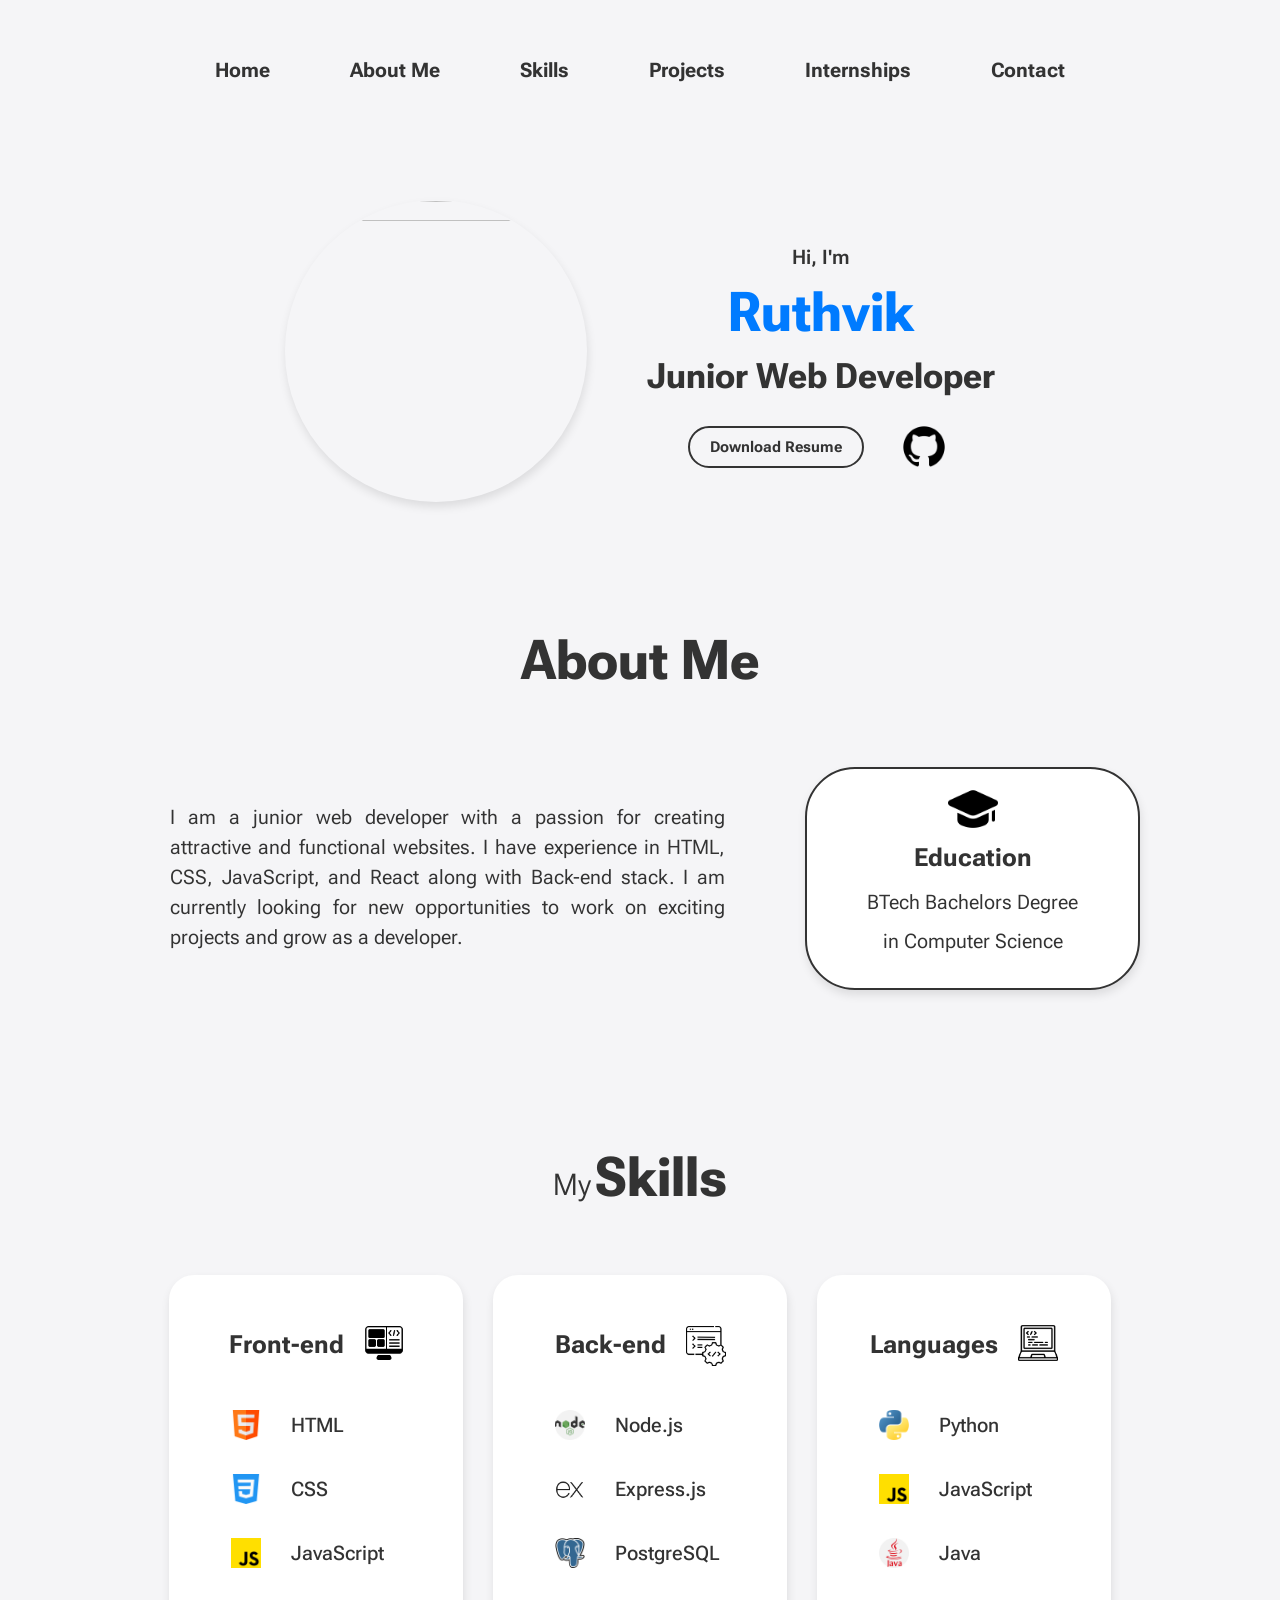
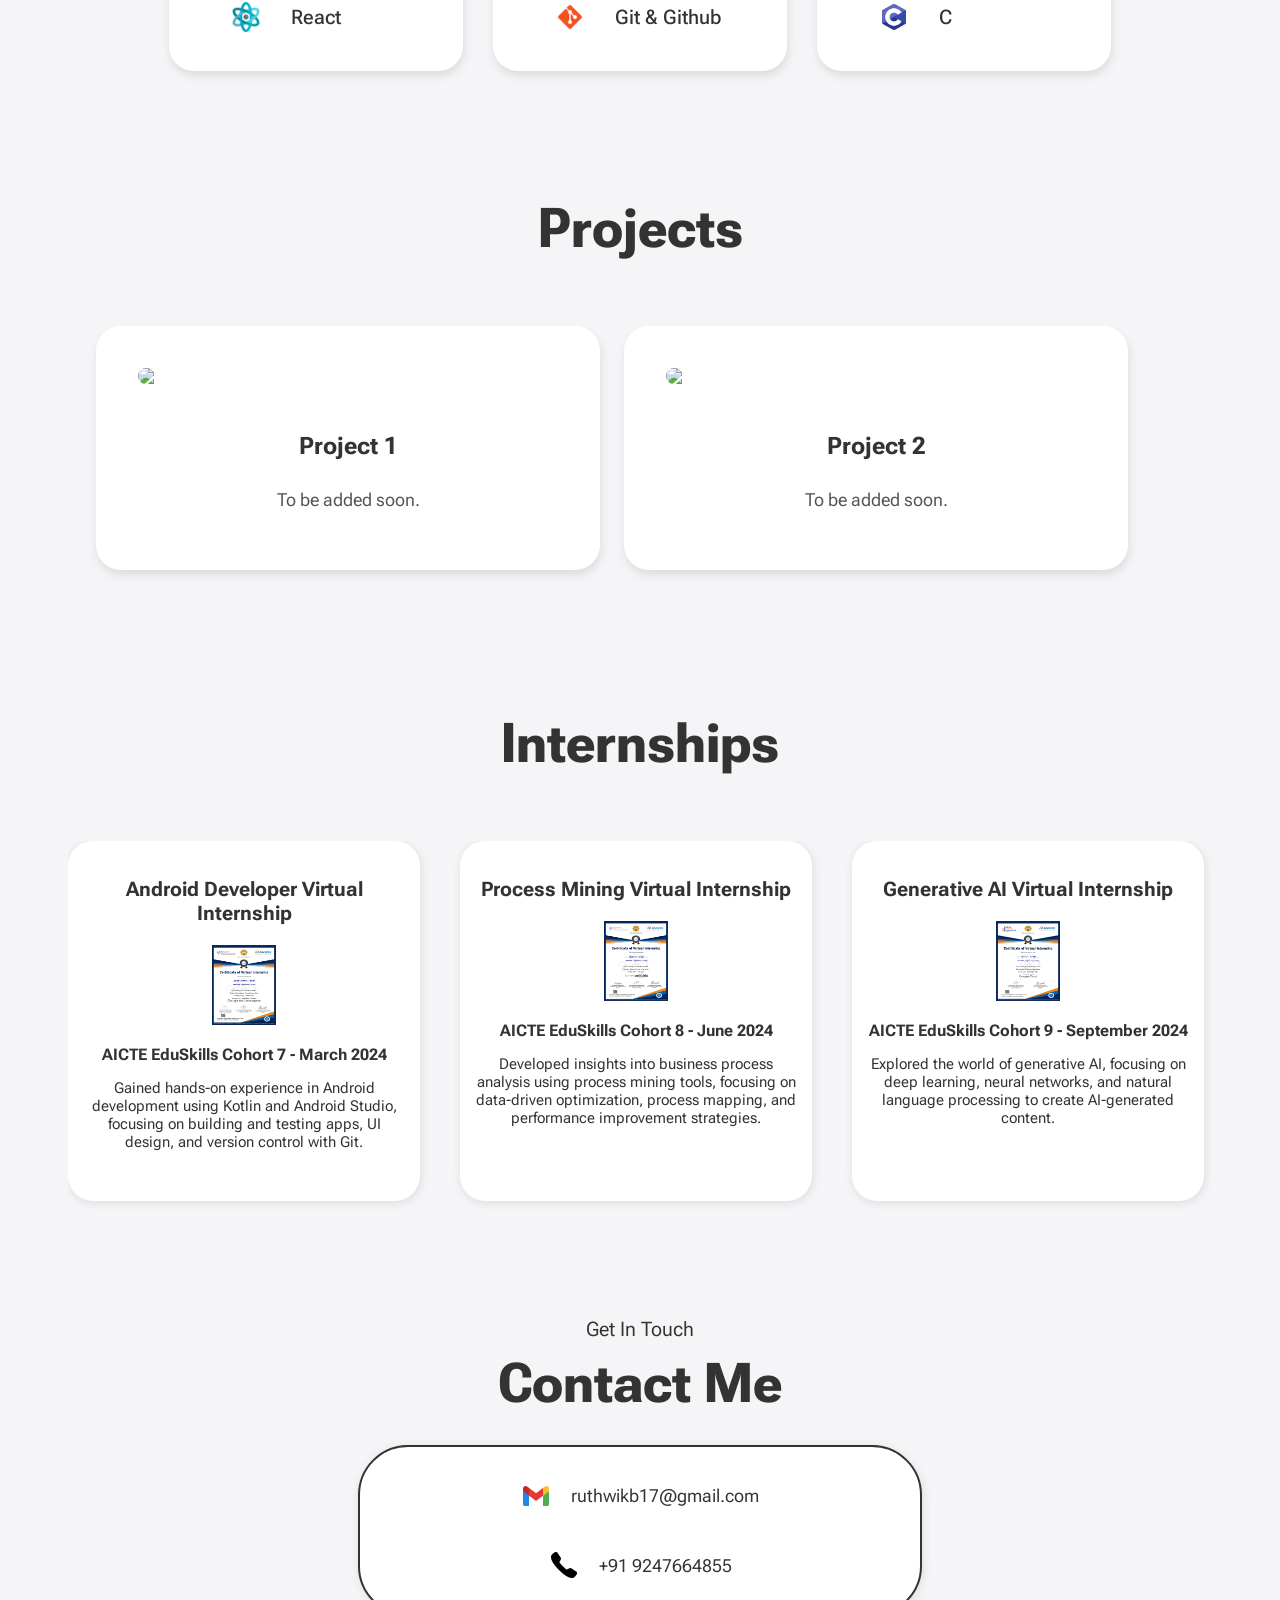
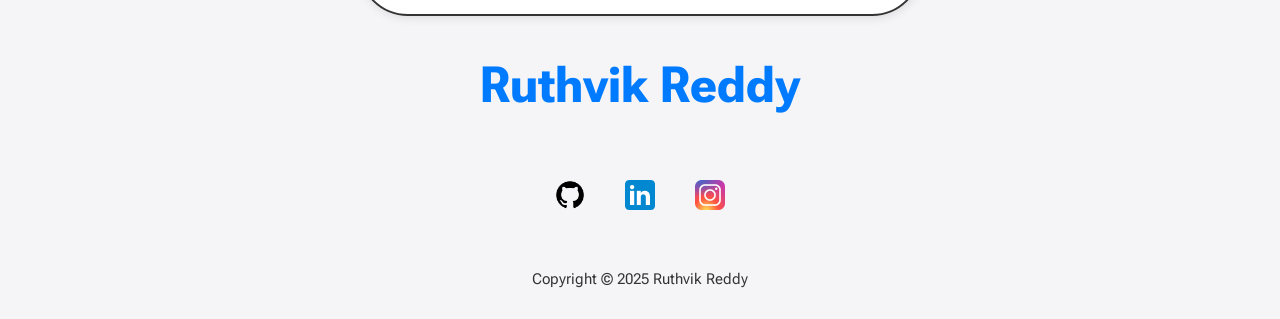
==== commit 5661138b: "Update index.html" ====
--- a/index.html
+++ b/index.html
@@ -37,7 +37,6 @@
           src=""
           width="300"
           height="300"
-          alt="avatar"
         />
         <div class="home-text">
           <p class="home-intro-pretext">Hi, I'm</p>
@@ -191,7 +190,6 @@
             <img
               src="assets/project1.png"
               class="project-image"
-              alt="project1"
             />
             <h4 class="project-title">Project 1</h4>
             <p class="project-description">To be added soon.</p>
@@ -200,7 +198,6 @@
             <img
               src="assets/project2.png"
               class="project-image"
-              alt="project2"
             />
             <h4 class="project-title">Project 2</h4>
             <p class="project-description">To be added soon.</p>
--- a/public/styles.css
+++ b/public/styles.css
@@ -64,8 +64,8 @@
 .nav-toggle-label {
   display: none;
   position: absolute;
-  top: 2.1875rem; /* 35px */
-  left: 1.25rem; /* 20px */
+  top: 2.3rem; /* 35px */
+  right: 1rem; /* 20px */
   cursor: pointer;
 }
 
@@ -107,6 +107,11 @@
 .nav-toggle:checked + .nav-toggle-label span::after {
   transform: rotate(-45deg);
   bottom: 0;
+}
+
+.navbar ul li:hover {
+  color: #007bff;
+
 }
 
 /* Responsive Navbar */
@@ -528,74 +533,74 @@
 .skills {
   display: flex;
   flex-direction: column;
-  padding: 2.5rem; /* 40px */
-  align-items: center;
-  gap: 1.25rem; /* 20px */
+  padding: 2.5rem; 
+  align-items: center;
+  gap: 1.25rem; 
 }
 
 .skills-heading {
   display: flex;
   flex-direction: row;
-  gap: 0.3rem; /* 10px */
+  gap: 0.3rem; 
   align-items: center;
 }
 
 .skills-text {
-  font-size: 1.875rem; /* 30px */
-  margin-top: 2.8125rem; /* 45px */
+  font-size: 1.875rem; 
+  margin-top: 2.8125rem; 
 }
 
 .skills-content {
   display: flex;
   flex-direction: row;
   flex-wrap: wrap;
-  gap: 1.875rem; /* 30px */
+  gap: 1.875rem; 
   align-items: stretch;
-  justify-content: center; /* Center skills on larger screens too */
+  justify-content: center; 
 }
 
 .skills-card {
   display: flex;
   flex-direction: column;
   justify-content: start;
-  padding: 1.25rem; /* 20px */
-  border: 0.125rem solid #fff; /* 2px */
-  border-radius: 1.5625rem; /* 25px */
-  box-shadow: 0.0625rem 0.3125rem 0.625rem rgba(0, 0, 0, 0.1); /* 1px 5px 10px */
+  padding: 1.25rem;
+  border: 0.125rem solid #fff; 
+  border-radius: 1.5625rem; 
+  box-shadow: 0.0625rem 0.3125rem 0.625rem rgba(0, 0, 0, 0.1); 
   transition: background 0.3s ease;
-  width: 15.625rem; /* 250px */
+  width: 15.625rem; 
   background-color: white;
 }
 
 .skills-logo {
-  width: 2.5rem; /* 40px */
-  height: 2.5rem; /* 40px */
-  margin-bottom: 1.25rem; /* 20px */
+  width: 2.5rem; 
+  height: 2.5rem; 
+  margin-bottom: 1.25rem; 
 }
 
 .skills-title {
   display: flex;
   flex-direction: row;
-  gap: 1.25rem; /* 20px */
+  gap: 1.25rem; 
   justify-content: center;
   align-items: center;
 }
 
 .skills-title-text {
-  font-size: 1.5625rem; /* 25px */
+  font-size: 1.5625rem; 
   font-weight: bold;
 }
 
 .head-logo-1 {
-  margin-top: 1rem; /* 16px */
+  margin-top: 1rem; 
 }
 
 .head-logo-2 {
-  margin-top: 1.375rem; /* 22px */
+  margin-top: 1.375rem;
 }
 
 .head-logo-3 {
-  margin-top: 1rem; /* 16px */
+  margin-top: 1rem; 
 }
 
 .skills-card ul {
@@ -608,18 +613,18 @@
 .skills-card ul li {
   display: flex;
   align-items: center;
-  gap: 1.875rem; /* 30px */
+  gap: 1.875rem;
 }
 
 .skills-card ul li p {
-  font-size: 1.25rem; /* 20px */
+  font-size: 1.25rem;
   color: #333;
   font-weight: 500;
 }
 
 .skill-logo {
-  width: 1.875rem; /* 30px */
-  height: 1.875rem; /* 30px */
+  width: 1.875rem; 
+  height: 1.875rem;
   margin: 0;
 }
 
@@ -634,21 +639,30 @@
     flex-direction: row;
     align-items: center;
     gap: 0.5rem;
+    margin-bottom: -1rem;
   }
   .skills-text {
     font-size: 1.5rem;
     margin-top: 2rem;
   }
   .skills-content {
-    gap: 1rem;
+    display: flex;
+    flex-direction: row; 
+    flex-wrap: wrap;
+    gap: 2rem;
+    justify-content: center;  
   }
   .skills-card {
+    max-width: 15rem;
     width: 100%;
     padding: 1rem;
     border-radius: 1rem;
+    align-items: center;
   }
   .skills-card ul {
-    margin-left: 3.5rem;
+    width: 50%;
+    margin-left: 0;
+    padding-left: 1rem;
   }
   .skills-title {
     gap: 0.5rem;
@@ -693,10 +707,10 @@
   }
   .skills-content {
     gap: 1.5rem;
-    justify-content: space-around; /* Distribute cards on tablet */
+    justify-content: space-evenly; /* Distribute cards on tablet */
   }
   .skills-card {
-    width: 18rem;
+    width: 15rem;
     padding: 1.1rem;
     border-radius: 1.2rem;
   }
@@ -798,7 +812,7 @@
     gap: 1rem;
   }
   .project-card {
-    width: 18rem;
+    width: 15rem;
     padding: 1.5rem;
     border-radius: 1rem;
   }
@@ -864,7 +878,7 @@
   display: flex;
   flex-direction: row;
   flex-wrap: nowrap;
-  gap: 2rem;
+  gap: 2.5rem;
   width: fit-content;
   padding-left: 1rem;
 }
@@ -895,7 +909,7 @@
 .internship-description {
   font-size: 0.9375rem;
   text-align: center;
-  max-width: 90%;
+  max-width: 100%;
 }
 
 .internship-cert {
@@ -962,33 +976,33 @@
     margin-bottom: 1.2rem;
   }
   .internships-content {
-    max-width: 55rem;
+    max-width: 52rem;
     display: flex;
     flex-direction: row;
     overflow-x: auto;
     scroll-snap-type: x mandatory;
     padding-bottom: 1rem;
-    padding-left: 1rem; /* Reduced initial left padding */
-    padding-right: 1rem; /* Add right padding */
+    padding-left: 1rem; 
+    padding-right: 1rem; 
   }
   .internship-cards {
     display: flex;
     flex-direction: row;
     flex-wrap: nowrap;
-    gap: 1.5rem; /* Moderate gap */
-    width: fit-content; /* Crucial: Make width fit the content */
-    margin-left: 0; /* Reset any potential margin */
-    margin-right: 0; /* Reset any potential margin */
+    gap: 1.5rem; 
+    width: fit-content; 
+    margin-left: 0; 
+    margin-right: 0;
   }
   .internship-card {
     flex: 0 0 auto;
-    width: 18rem; /* Fixed width for each card */
+    width: 18rem; 
     min-height: auto;
     padding: 1rem;
     border-radius: 1.2rem;
     gap: 0.6rem;
     text-align: center;
-    scroll-snap-align: start; /* Keep scroll snapping */
+    scroll-snap-align: start; 
   }
   .internship-card-title {
     font-size: 1.2rem;
@@ -1059,11 +1073,18 @@
 @media (max-width: 30rem) {
   /* Mobile */
   .modal-content {
-    width: 95%;
+    width: 80%;
+    height: 32rem;
     padding: 1rem;
   }
   .modal-content h3 {
     font-size: 1.2rem;
+    margin-bottom: 0rem;
+  }
+  .modal-content img {
+    margin-top: -1.5rem;
+    max-width: 20rem;
+    height: 25rem;
   }
   .modal-content p {
     font-size: 0.9rem;
@@ -1209,7 +1230,7 @@
   .contact-info {
     width: 90%;
     padding: 1rem 2rem;
-    border-radius: 2rem;
+    border-radius: 2.5rem;
   }
   .contact-mail-text,
   .contact-phone-text {
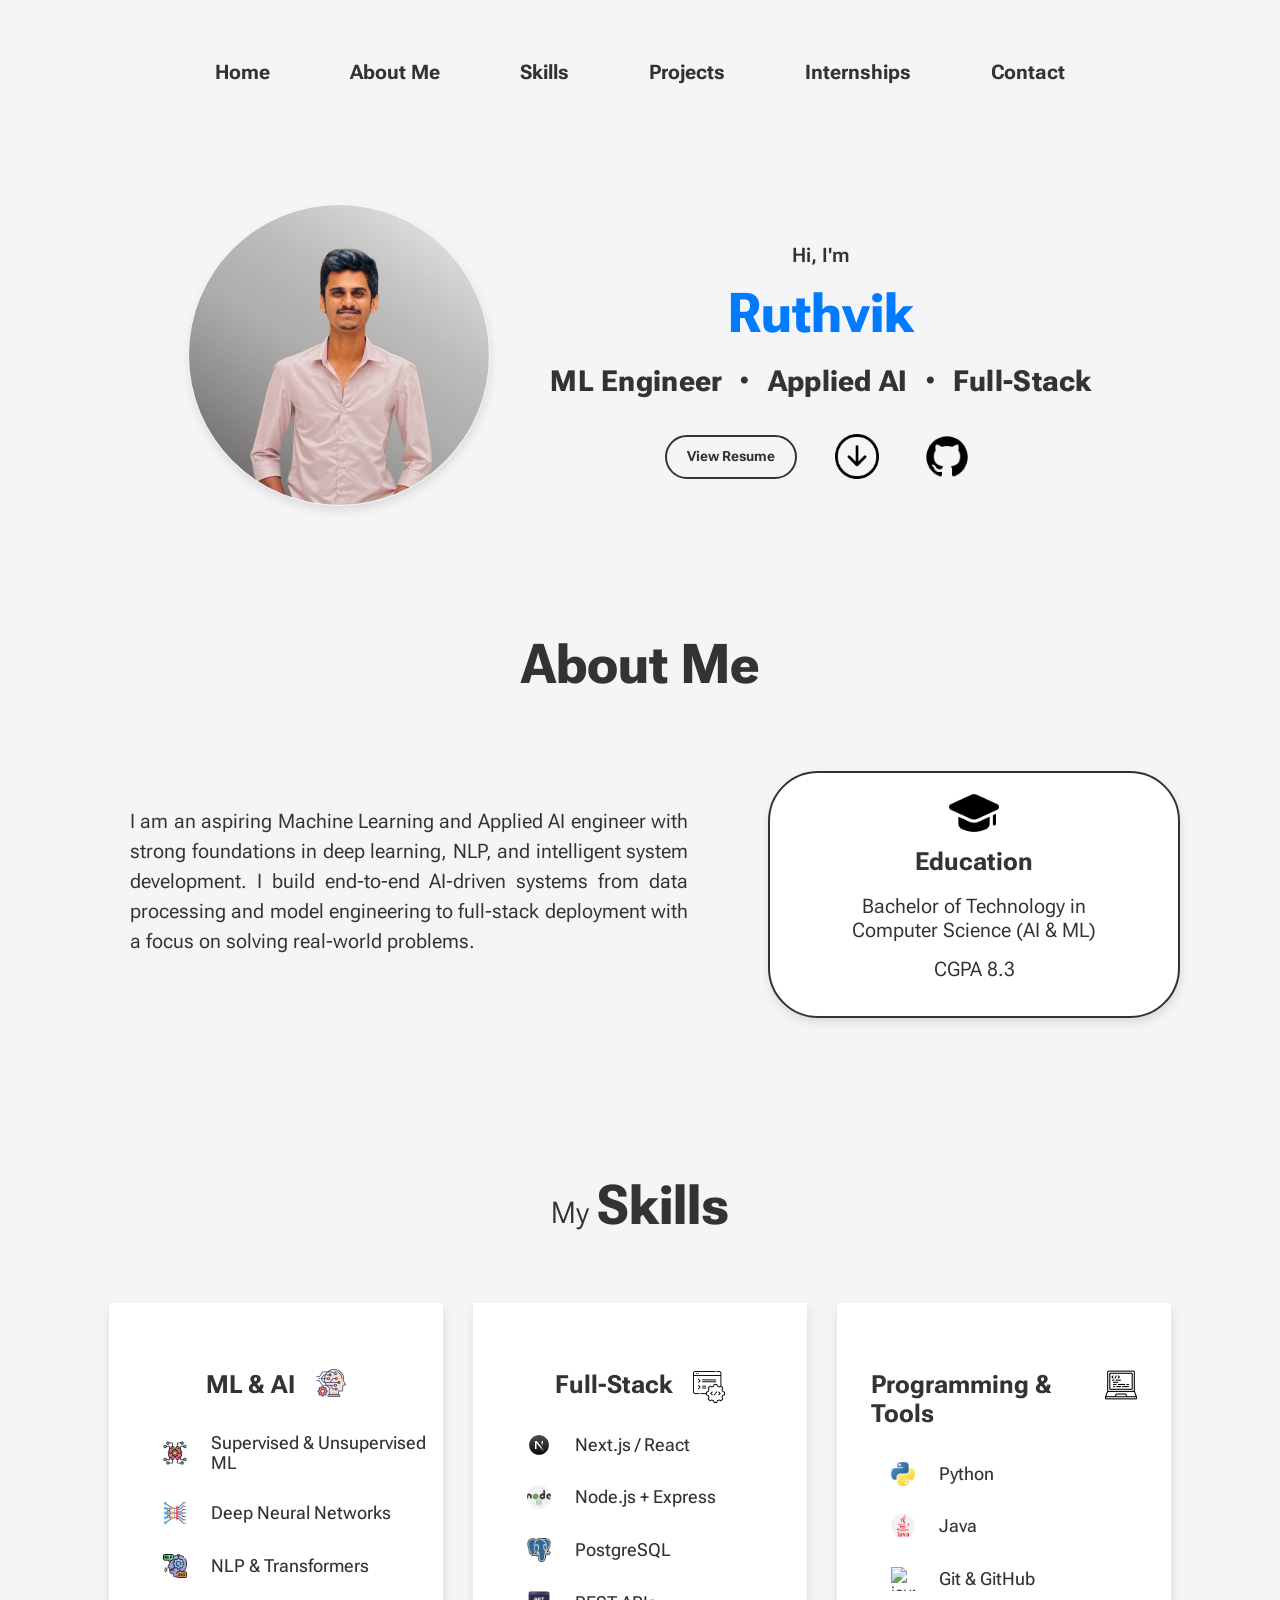
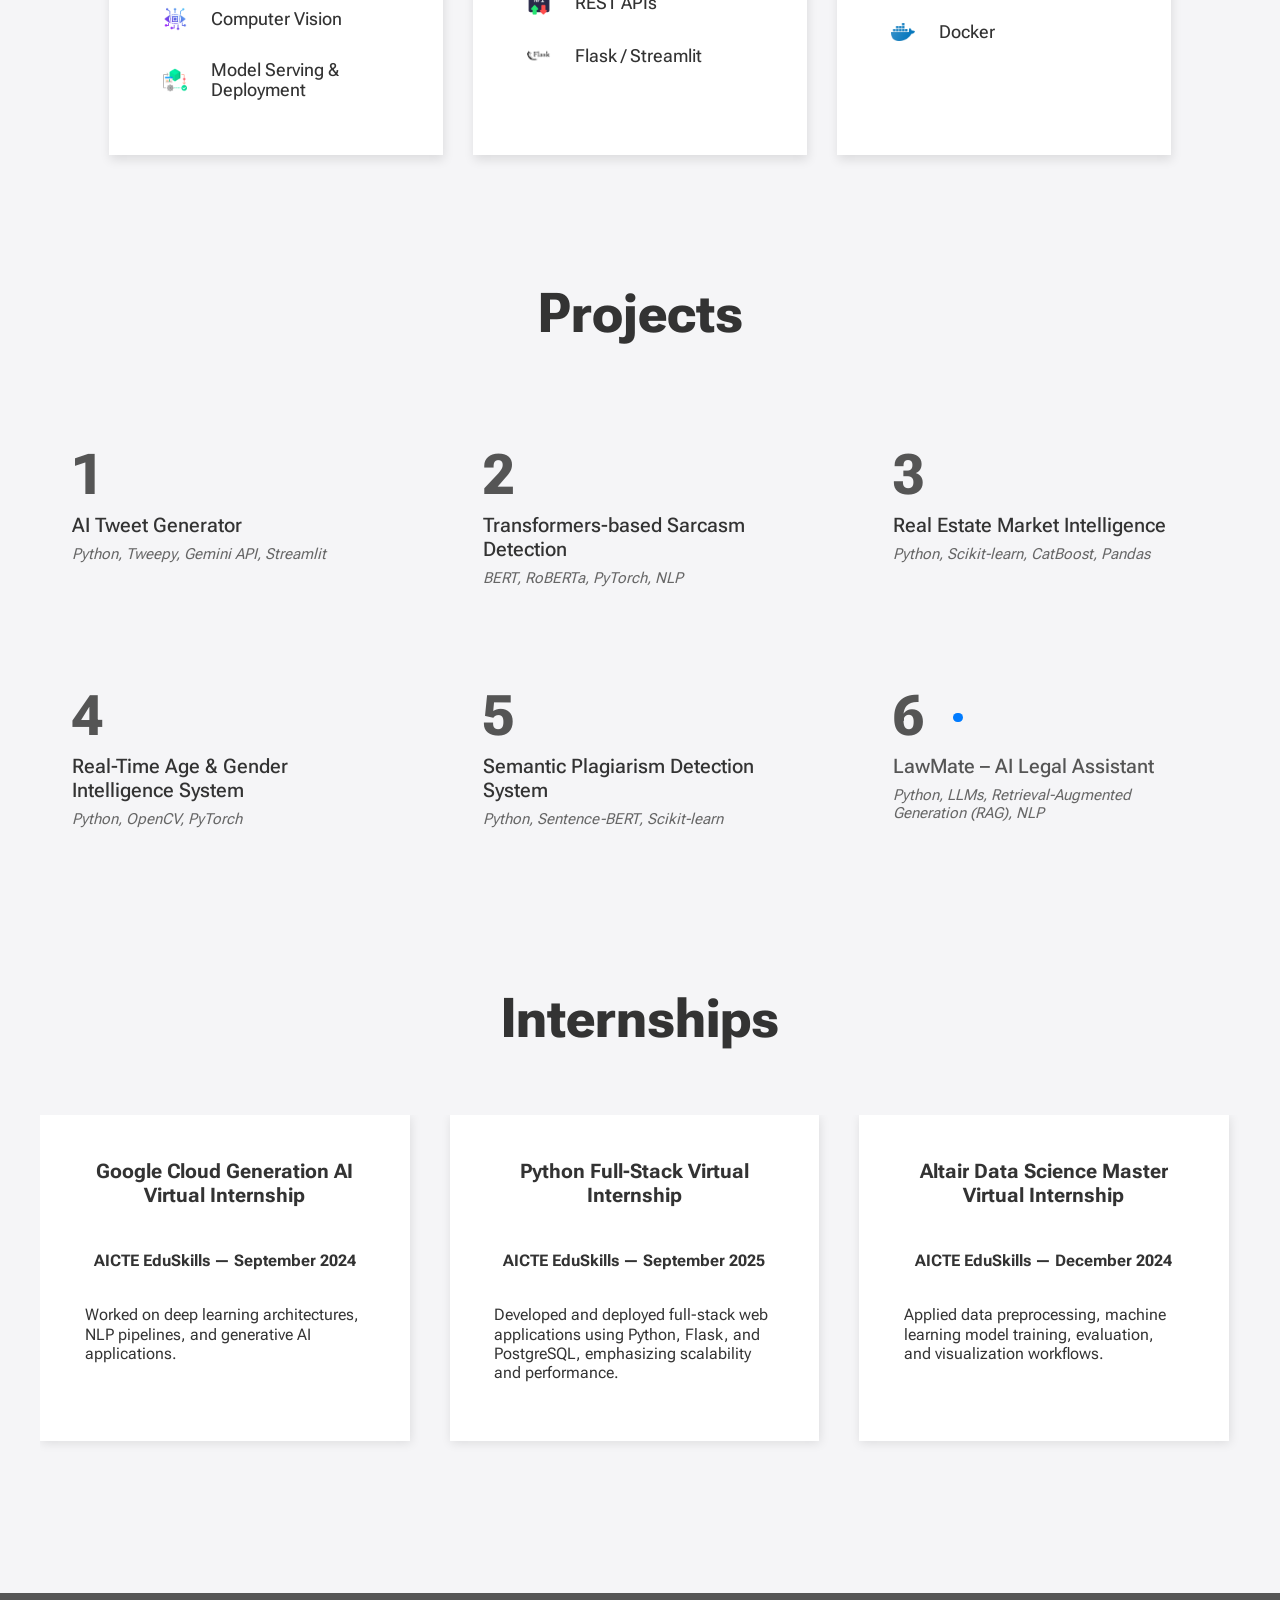
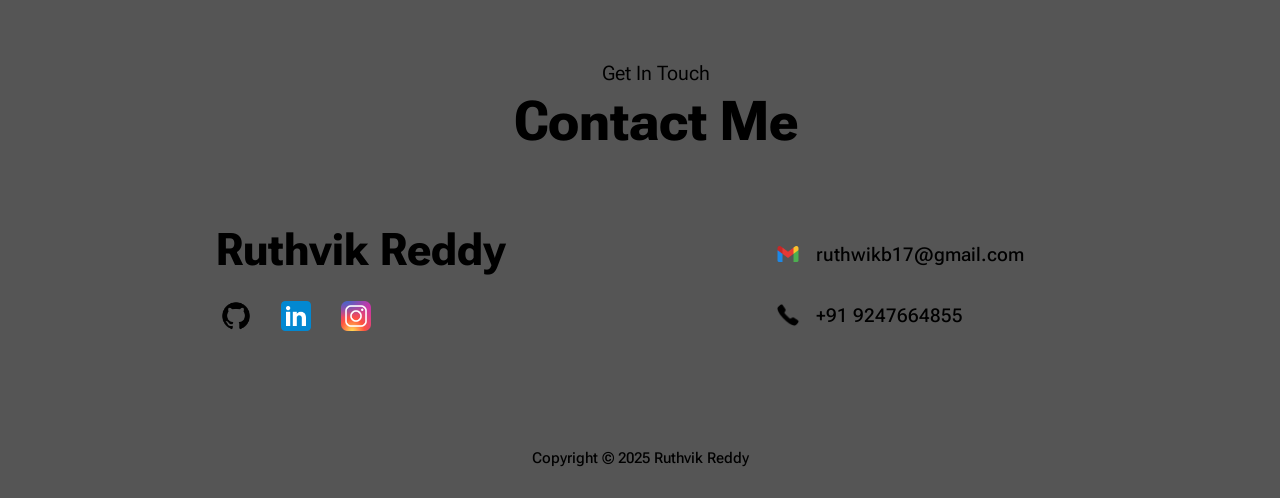
==== commit 62420c9e: "Update Portfolio" ====
--- a/index.html
+++ b/index.html
@@ -34,27 +34,38 @@
       <div class="home-content">
         <img
           class="profile-image"
-          src=""
+          src="/assets/Profile.png"
           width="300"
           height="300"
         />
         <div class="home-text">
           <p class="home-intro-pretext">Hi, I'm</p>
           <h1 class="home-intro-name">Ruthvik</h1>
-          <h4 class="home-intro-posttext">Junior Web Developer</h4>
+          <p class="home-intro-posttext">
+            ML Engineer <span>•</span> Applied AI <span>•</span> Full-Stack
+          </p>
           <div class="home-links">
+            <a
+              href="assets/Resume.pdf"
+              target="_blank"
+              rel="noopener noreferrer"
+              class="view-resume"
+              >View Resume
+            </a>
+
             <a
               href="assets/Resume.pdf"
               download="Ruthvik Reddy Resume"
               class="download-resume"
-              >Download Resume</a
-            >
+              ><img src="assets/Download.png" alt="github"/>
+            </a>
+
             <a
               href="https://github.com/ruthwikr17/"
               class="github-link"
               target="_blank"
-              ><img src="assets/github.png" alt="github"
-            /></a>
+              ><img src="assets/github.png" alt="github"/>
+            </a>
           </div>
         </div>
       </div>
@@ -66,10 +77,10 @@
       <div class="about-content">
         <div class="about-text">
           <p class="about-paragraph">
-            I am a junior web developer with a passion for creating attractive
-            and functional websites. I have experience in HTML, CSS, JavaScript,
-            and React along with Back-end stack. I am currently looking for new
-            opportunities to work on exciting projects and grow as a developer.
+            I am an aspiring Machine Learning and Applied AI engineer with strong
+            foundations in deep learning, NLP, and intelligent system development.
+            I build end-to-end AI-driven systems from data processing and model
+            engineering to full-stack deployment with a focus on solving real-world problems.
           </p>
         </div>
         <div class="about-education">
@@ -79,8 +90,8 @@
             alt="education"
           />
           <h4 class="education-heading">Education</h4>
-          <p class="education-info">BTech Bachelors Degree</p>
-          <p class="education-info-ext">in Computer Science</p>
+          <p class="education-info">Bachelor of Technology in Computer Science (AI & ML)</p>
+          <p class="education-info-ext">CGPA 8.3</p>
         </div>
       </div>
     </section>
@@ -92,47 +103,51 @@
         <h2 class="heading-title">Skills</h2>
       </div>
       <div class="skills-content">
-        <div class="skills-card front-end">
+        <div class="skills-card 1">
           <div class="skills-title">
-            <h4 class="skills-title-text">Front-end</h4>
-            <img src="assets/front-end.png" class="skills-logo head-logo-1" alt="html"/>
+            <h4 class="skills-title-text">ML & AI</h4>
+            <img src="assets/ML & AI.png" class="skills-logo head-logo-1" alt="ai & ml"/>
           </div>
           <ul>
             <li>
-              <img src="assets/html.png" class="skill-logo" alt="html" />
-              <p>HTML</p>
-            </li>
-            <li>
-              <img src="assets/css.png" class="skill-logo" alt="css" />
-              <p>CSS</p>
-            </li>
-            <li>
-              <img src="assets/js.png" class="skill-logo" alt="js" />
-              <p>JavaScript</p>
-            </li>
-            <li>
-              <img src="assets/react.png" class="skill-logo" alt="react" />
-              <p>React</p>
+              <img src="assets/ML.png" class="skill-logo" alt="machine learning" />
+              <p>Supervised & Unsupervised ML</p>
+            </li>
+            <li>
+              <img src="assets/DL.png" class="skill-logo" alt="deep learning" />
+              <p>Deep Neural Networks</p>
+            </li>
+            <li>
+              <img src="assets/NLP.png" class="skill-logo" alt="nlp" />
+              <p>NLP & Transformers</p>
+            </li>
+            <li>
+              <img src="assets/CV.png" class="skill-logo" alt="computer vision" />
+              <p>Computer Vision</p>
+            </li>
+            <li>
+              <img src="assets/Modeling.png" class="skill-logo" alt="modeling" />
+              <p>Model Serving & Deployment</p>
             </li>
           </ul>
         </div>
-        <div class="skills-card back-end">
+        <div class="skills-card 2">
           <div class="skills-title">
-            <h4 class="skills-title-text">Back-end</h4>
+            <h4 class="skills-title-text">Full-Stack</h4>
             <img
-              src="assets/back-end.png"
+              src="assets/FS.png"
               class="skills-logo head-logo-2"
-              alt="css"
+              alt="full-stack"
             />
           </div>
           <ul>
             <li>
-              <img src="assets/nodejs.png" class="skill-logo" alt="nodejs" />
-              <p>Node.js</p>
-            </li>
-            <li>
-              <img src="assets/express.png" class="skill-logo" alt="express" />
-              <p>Express.js</p>
+              <img src="assets/Next.png" class="skill-logo" alt="next.js" />
+              <p>Next.js / React</p>
+            </li>
+            <li>
+              <img src="assets/Node.png" class="skill-logo" alt="node.js" />
+              <p>Node.js + Express</p>
             </li>
             <li>
               <img
@@ -143,16 +158,20 @@
               <p>PostgreSQL</p>
             </li>
             <li>
-              <img src="assets/git.png" class="skill-logo" alt="git" />
-              <p>Git & Github</p>
+              <img src="assets/REST.png" class="skill-logo" alt="rest api" />
+              <p>REST APIs</p>
+            </li>
+            <li>
+              <img src="assets/Flask.png" class="skill-logo" alt="flask" />
+              <p>Flask / Streamlit</p>
             </li>
           </ul>
         </div>
-        <div class="skills-card languages">
+        <div class="skills-card 3">
           <div class="skills-title">
-            <h4 class="skills-title-text">Languages</h4>
+            <h4 class="skills-title-text">Programming & Tools</h4>
             <img
-              src="assets/languages.png"
+              src="assets/Programming.png"
               class="skills-logo head-logo-3"
               alt="js"
             />
@@ -163,16 +182,16 @@
               <p>Python</p>
             </li>
             <li>
-              <img src="assets/js.png" class="skill-logo" alt="js" />
-              <p>JavaScript</p>
-            </li>
-            <li>
-              <img src="assets/java.png" class="skill-logo" alt="java" />
+              <img src="assets/java.png" class="skill-logo" alt="js" />
               <p>Java</p>
             </li>
             <li>
-              <img src="assets/c.png" class="skill-logo" alt="c" />
-              <p>C</p>
+              <img src="assets/GitHub.png" class="skill-logo" alt="java" />
+              <p>Git & GitHub</p>
+            </li>
+            <li>
+              <img src="assets/Docker.png" class="skill-logo" alt="c" />
+              <p>Docker</p>
             </li>
           </ul>
         </div>
@@ -181,106 +200,128 @@
 
     <!-- Projects Section -->
     <section class="projects" id="projects">
-      <div class="projects-heading">
-        <h2 class="heading-title">Projects</h2>
-      </div>
-      <div class="projects-content-wrapper">
-        <div class="projects-content">
-          <div class="project-card">
-            <img
-              src="assets/project1.png"
-              class="project-image"
-            />
-            <h4 class="project-title">Project 1</h4>
-            <p class="project-description">To be added soon.</p>
-          </div>
-          <div class="project-card">
-            <img
-              src="assets/project2.png"
-              class="project-image"
-            />
-            <h4 class="project-title">Project 2</h4>
-            <p class="project-description">To be added soon.</p>
-          </div>
-        </div>
+      <h2 class="heading-title">Projects</h2>
+
+      <div class="projects-grid">
+
+        <a href="/projects/ai-tweet-generator.html" class="project-item">
+          <span class="project-number">1</span>
+          <span class="project-title-text">AI Tweet Generator</span>
+          <span class="project-tech">Python, Tweepy, Gemini API, Streamlit</span>
+          <div class="hover-bar"></div>
+        </a>
+
+        <a href="/projects/sarcasm-detection.html" class="project-item">
+          <span class="project-number">2</span>
+          <span class="project-title-text">Transformers-based Sarcasm Detection</span>
+          <span class="project-tech">BERT, RoBERTa, PyTorch, NLP</span>
+          <div class="hover-bar"></div>
+        </a>
+
+        <a href="/projects/house-price-pred.html" class="project-item">
+          <span class="project-number">3</span>
+          <span class="project-title-text">Real Estate Market Intelligence</span>
+          <span class="project-tech">Python, Scikit-learn, CatBoost, Pandas</span>
+          <div class="hover-bar"></div>
+        </a>
+
+        <a href="/projects/facial-analytics.html" class="project-item">
+          <span class="project-number">4</span>
+          <span class="project-title-text">Real-Time Age & Gender Intelligence System</span>
+          <span class="project-tech">Python, OpenCV, PyTorch</span>
+          <div class="hover-bar"></div>
+        </a>
+
+        <a href="/projects/plagiarism-detection.html" class="project-item">
+          <span class="project-number">5</span>
+          <span class="project-title-text">Semantic Plagiarism Detection System</span>
+          <span class="project-tech">Python, Sentence-BERT, Scikit-learn</span>
+          <div class="hover-bar"></div>
+        </a>
+
+        <a href="/projects/lawmate.html" class="project-item">
+          <span class="project-number">6 <span class="status-dot"> </span>
+          <span class="project-title-text">LawMate – AI Legal Assistant</span>
+          <span class="project-tech">Python, LLMs, Retrieval-Augmented Generation (RAG), NLP</span>
+          <div class="hover-bar"></div>
+        </a>
+
       </div>
     </section>
 
     <!-- Internships Section -->
     <section class="internships" id="internships">
-      <div class="internships-heading">
-        <h2 class="heading-title">Internships</h2>
-      </div>
+      <h2 class="heading-title">Internships</h2>
+
       <div class="internships-content">
         <div class="internship-cards">
-          <div class="internship-card">
-            <h3 class="internship-card-title">
-              Android Developer Virtual Internship
+
+          <!-- Internship 1 -->
+          <div class="internship-card" data-cert="assets/certs/Gen AI.png">
+            <h3 class="internship-card-title clickable">
+              Google Cloud Generation AI Virtual Internship
             </h3>
-            <img src="assets/cert-1.png" class="internship-cert" alt="" />
             <p class="internship-card-text">
-              AICTE EduSkills Cohort 7 - March 2024
+              AICTE EduSkills — September 2024
             </p>
             <p class="internship-description">
-              Gained hands-on experience in Android development using Kotlin and
-              Android Studio, focusing on building and testing apps, UI design,
-              and version control with Git.
-            </p>
-          </div>
-          <div class="internship-card">
-            <h3 class="internship-card-title">
-              Process Mining Virtual Internship
+              Worked on deep learning architectures, NLP pipelines,
+              and generative AI applications.
+            </p>
+          </div>
+
+          <!-- Internship 2 -->
+          <div class="internship-card" data-cert="assets/certs/Python FS.png">
+            <h3 class="internship-card-title clickable">
+              Python Full-Stack Virtual Internship
             </h3>
-            <img src="assets/cert-2.png" class="internship-cert" alt="" />
             <p class="internship-card-text">
-              AICTE EduSkills Cohort 8 - June 2024
+              AICTE EduSkills — September 2025
             </p>
             <p class="internship-description">
-              Developed insights into business process analysis using process
-              mining tools, focusing on data-driven optimization, process
-              mapping, and performance improvement strategies.
-            </p>
-          </div>
-          <div class="internship-card">
-            <h3 class="internship-card-title">
-              Generative AI Virtual Internship
+              Developed and deployed full-stack web applications using Python, Flask, and PostgreSQL, emphasizing scalability and performance.
+            </p>
+          </div>
+
+          <!-- Internship 3 -->
+          <div class="internship-card" data-cert="assets/certs/DS Master.png">
+            <h3 class="internship-card-title clickable">
+              Altair Data Science Master Virtual Internship
             </h3>
-            <img src="assets/cert-3.png" class="internship-cert" alt="" />
             <p class="internship-card-text">
-              AICTE EduSkills Cohort 9 - September 2024
+              AICTE EduSkills — December 2024
             </p>
             <p class="internship-description">
-              Explored the world of generative AI, focusing on deep learning,
-              neural networks, and natural language processing to create
-              AI-generated content.
-            </p>
-          </div>
-          <div class="internship-card">
-            <h3 class="internship-card-title">
-              Data Science Master Virtual Internship
+              Applied data preprocessing, machine learning model training,
+              evaluation, and visualization workflows.
+            </p>
+          </div>
+
+          <!-- Internship 4 -->
+          <div class="internship-card" data-cert="assets/certs/Android Dev.png">
+            <h3 class="internship-card-title clickable">
+              Google Android Developer Virtual Internship
             </h3>
-            <img src="assets/cert-4.png" class="internship-cert" alt="" />
             <p class="internship-card-text">
-              AICTE EduSkills Cohort 10 - December 2024
+              AICTE EduSkills — March 2024
             </p>
             <p class="internship-description">
-              Developed skills in data analysis, machine learning, and data
-              visualization using Python, focusing on data cleaning, feature
-              engineering, and model evaluation.
-            </p>
-          </div>
-        </div>
-      </div>
-
-      <!-- Pop-up Modal -->
+              Gained hands-on experience in Android development using Kotlin and Android Studio, focusing on building and testing apps, UI design, and version control with Git.
+            </p>
+          </div>
+
+        </div>
+      </div>
+
+      <!-- Certificate Modal -->
       <div id="modal" class="modal">
         <div class="modal-content">
-          <span class="close">×</span>
+          <span class="close">&times;</span>
           <h3 id="internship-title"></h3>
-          <p id="internship-details"></p>
-          <img id="full-cert" src="" alt="Full Certificate" />
-        </div>
-      </div>
+          <img id="full-cert" src="" alt="certificate">
+        </div>
+      </div>
+
     </section>
 
     <!-- Contact Section -->
@@ -290,38 +331,32 @@
         <h2 class="heading-title contact-heading-title">Contact Me</h2>
       </div>
       <div class="contact-content">
-        <div class="contact-info">
-          <div class="contact-info-mail">
-            <img src="assets/email.png" class="skill-logo" alt="mail" />
-            <p class="contact-mail-text">ruthwikb17@gmail.com</p>
-          </div>
-          <div class="contact-info-phone">
-            <img src="assets/phone.png" class="skill-logo" alt="phone" />
-            <p class="contact-phone-text">+91 9247664855</p>
-          </div>
-        </div>
-        <div class="contact-content-name">
-          <h2>Ruthvik Reddy</h2>
-        </div>
-        <div class="contact-links">
-          <a
-            href="https://github.com/ruthwikr17/"
-            class="contact-link"
-            target="_blank"
-            ><img src="assets/github.png" alt="github"
-          /></a>
-          <a
-            href="https://www.linkedin.com/in/ruthvik-reddy-b69bb7256/"
-            class="contact-link"
-            target="_blank"
-            ><img src="assets/linkedin.png" alt="linkedin"
-          /></a>
-          <a
-            href="https://www.instagram.com/ruthwikr17/"
-            class="contact-link"
-            target="_blank"
-            ><img src="assets/instagram.png" alt="instagram"
-          /></a>
+        <div class="contact-columns">
+          <div class="contact-left">
+            <h2 class="contact-name">Ruthvik Reddy</h2>
+            <div class="contact-links">
+              <a href="https://github.com/ruthwikr17/" class="contact-link" target="_blank">
+                <img src="assets/github.png" alt="github" />
+              </a>
+              <a href="https://www.linkedin.com/in/ruthvik-reddy-bijjam/" class="contact-link" target="_blank">
+                <img src="assets/linkedin.png" alt="linkedin" />
+              </a>
+              <a href="https://www.instagram.com/ruthwikr17/" class="contact-link" target="_blank">
+                <img src="assets/instagram.png" alt="instagram" />
+              </a>
+            </div>
+          </div>
+
+          <div class="contact-right">
+            <div class="contact-info-mail">
+              <img src="assets/email.png" class="skill-logo" alt="mail" />
+              <p class="contact-mail-text">ruthwikb17@gmail.com</p>
+            </div>
+            <div class="contact-info-phone">
+              <img src="assets/phone.png" class="skill-logo" alt="phone" />
+              <p class="contact-phone-text">+91 9247664855</p>
+            </div>
+          </div>
         </div>
       </div>
     </section>
@@ -331,6 +366,41 @@
       <p>Copyright © 2025 Ruthvik Reddy</p>
     </div>
 
+    <!-- Floating Side Navbar -->
+    <div class="side-nav" id="sideNav">
+
+      <a href="#home" class="side-link">
+        <span class="side-initial">H</span>
+        <span class="side-text">Home</span>
+      </a>
+
+      <a href="#about" class="side-link">
+        <span class="side-initial">A</span>
+        <span class="side-text">About</span>
+      </a>
+
+      <a href="#skills" class="side-link">
+        <span class="side-initial">S</span>
+        <span class="side-text">Skills</span>
+      </a>
+
+      <a href="#projects" class="side-link">
+        <span class="side-initial">P</span>
+        <span class="side-text">Projects</span>
+      </a>
+
+      <a href="#internships" class="side-link">
+        <span class="side-initial">I</span>
+        <span class="side-text">Internships</span>
+      </a>
+
+      <a href="#contact" class="side-link">
+        <span class="side-initial">C</span>
+        <span class="side-text">Contact</span>
+      </a>
+
+    </div>
+
     <!-- JavaScript -->
     <script src="./src/index.js"></script>
   </body>
--- a/public/styles.css
+++ b/public/styles.css
@@ -1,11 +1,16 @@
 body {
   font-family: "Roboto Flex", sans-serif;
-  max-width: 75rem; /* 1200px */
+  /*max-width: 75rem; /* 1200px */
   margin: 0 auto;
   background-color: #f5f5f7;
   color: #333;
   transition: all 0.3s ease;
   justify-content: center;
+}
+
+html, body {
+  overflow-x: hidden;
+  scroll-behavior: smooth;
 }
 
 @media (max-width: 30rem) {
@@ -17,20 +22,23 @@
 }
 
 /* Navbar */
-nav {
+.navbar {
   display: flex;
   width: 100%;
-  height: 6.25rem; /* 100px */
+  height: 6.25rem;
   margin: 0 auto;
-  padding-top: 1.25rem; /* 20px */
-  padding-bottom: 2.5rem; /* 40px */
+  margin-top: 2rem;
+  padding-top: 1.25rem;
+  padding-bottom: 2.5rem;
   justify-content: center;
   align-items: center;
   transition: background-color 0.5s ease;
-  position: relative;
-}
-
-nav ul {
+  z-index: 1000;
+  box-sizing: border-box;
+}
+
+
+.navbar ul {
   list-style: none;
   display: flex;
   justify-content: center;
@@ -39,11 +47,11 @@
   padding: 0;
 }
 
-nav ul li {
+.navbar ul li {
   margin: 0 2.5rem; /* 40px */
 }
 
-nav ul li a {
+.navbar ul li a {
   text-decoration: none;
   color: #333;
   font-weight: bold;
@@ -51,7 +59,7 @@
   transition: font-size 0.3s ease, color 0.3s ease;
 }
 
-nav ul li a:hover {
+.navbar ul li a:hover {
   color: #007bff;
   font-size: 1.5625rem; /* 25px */
 }
@@ -113,6 +121,7 @@
   color: #007bff;
 
 }
+
 
 /* Responsive Navbar */
 @media (max-width: 30rem) {
@@ -176,6 +185,10 @@
 
 /* Home */
 .home {
+  max-width: 75rem;
+  margin: 0 auto;
+  margin-top: 2rem;
+  width: 100%;
   display: flex;
   justify-content: center;
   padding: 2.5rem; /* 40px */
@@ -207,49 +220,84 @@
 .home-text .home-intro-pretext {
   font-size: 1.25rem; /* 20px */
   font-weight: 600;
-  margin-bottom: -2.1875rem; /* -35px */
+  margin-bottom: -2.0rem; /* -35px */
   text-align: center;
   color: #333;
 }
 
 .home-text .home-intro-name {
   font-size: 3.4375rem; /* 55px */
-  margin-bottom: -2.1875rem; /* -35px */
+  margin-bottom: -1.8rem; /* -35px */
   text-align: center;
   color: #007bff;
 }
 
 .home-text .home-intro-posttext {
-  font-size: 2.1875rem; /* 35px */
-  font-weight: bolder;
-  margin-bottom: 1.25rem; /* 20px */
+  font-size: 1.8rem; /* 35px */
+  font-weight: 750;
+  margin-top: 3rem;
+  margin-bottom: 1.8rem; /* 20px */
   text-align: center;
+  letter-spacing: 0.3px;
   color: #333;
 }
 
+.home-intro-posttext span {
+  margin: 0 0.6rem;       /* controlled spacing */
+  color: #333;         /* accent dot color */
+  font-weight: 400;       /* lighter dot */
+}
+
 .home-links {
   display: flex;
   align-items: center;
   gap: 1.875rem; /* 30px */
 }
 
-.home-links .download-resume {
+.home-links a {
+  display: flex;
+  align-items: center;
+  justify-content: center;
+  width: auto;
+}
+
+.view-resume {
   text-decoration: none;
-  padding: 0.625rem 1.25rem; /* 10px 20px */
-  border-radius: 3.125rem; /* 50px */
-  border: 0.125rem solid #333; /* 2px */
+  padding: 0.25rem 1.25rem;
+  border: 0.18rem solid #333;
+  border-radius: 3.125rem;
   color: #333;
   background-color: #f5f5f7;
-  font-size: 0.9375rem; /* 15px */
+  width: auto;
+  height: 2rem;
+  font-size: 0.9rem;
   font-weight: bold;
-  transition: background-color 0.3s ease, transform 0.5s ease;
-}
-
-.home-links .download-resume:hover {
+  transition: background-color 0.3s ease, transform 0.3s ease;
+}
+
+.view-resume:hover {
   background: #333;
   color: #fff;
   transform: scale(1.05);
-  cursor: pointer;
+}
+
+.home-links .download-resume {
+  display: flex;
+  width: 3.75rem; /* 60px */
+  height: auto;
+  transition: background-color 0.3s ease, transform 0.3s ease;
+  border: #000;
+  border-radius: 50%;
+}
+
+.home-links .download-resume img {
+  width: 2.8rem;   /* icon size */
+  height: 2.8rem;
+}
+
+.home-links .download-resume:hover {
+  background-color: transparent;
+  transform: scale(1.15);
 }
 
 .home-links .github-link {
@@ -366,6 +414,9 @@
 
 /* About */
 .about {
+  max-width: 75rem;
+  margin: 0 auto;
+  width: 100%;
   display: flex;
   flex-direction: column;
   justify-content: center;
@@ -399,7 +450,8 @@
   flex-direction: column;
   justify-content: center;
   align-items: center;
-  max-width: fit-content;
+  max-width: 18rem;
+  flex-shrink: 0;
   border: 0.125rem solid #333; /* 2px */
   background-color: white;
   box-shadow: 0.0625rem 0.3125rem 0.625rem rgba(0, 0, 0, 0.1); /* 1px 5px 10px */
@@ -509,6 +561,8 @@
   }
   .about-education {
     flex: 1; /* Maintain proportion */
+    width: 18rem;
+    flex-shrink: 0;
     margin-right: 1.5rem;
     padding: 0.8rem 2.5rem;
     border-radius: 2.5rem;
@@ -531,6 +585,9 @@
 
 /* Skills */
 .skills {
+  max-width: 75rem;
+  margin: 0 auto;
+  width: 100%;
   display: flex;
   flex-direction: column;
   padding: 2.5rem; 
@@ -541,7 +598,7 @@
 .skills-heading {
   display: flex;
   flex-direction: row;
-  gap: 0.3rem; 
+  gap: 0.5rem; 
   align-items: center;
 }
 
@@ -563,18 +620,20 @@
   display: flex;
   flex-direction: column;
   justify-content: start;
-  padding: 1.25rem;
+  padding: 2rem;
   border: 0.125rem solid #fff; 
-  border-radius: 1.5625rem; 
+  border-radius: 1.5625rem;
+  border-radius: 0rem; 
   box-shadow: 0.0625rem 0.3125rem 0.625rem rgba(0, 0, 0, 0.1); 
   transition: background 0.3s ease;
-  width: 15.625rem; 
+  width: 16.625rem;
+  height: 24rem;
   background-color: white;
 }
 
 .skills-logo {
-  width: 2.5rem; 
-  height: 2.5rem; 
+  width: 2rem; 
+  height: 2rem; 
   margin-bottom: 1.25rem; 
 }
 
@@ -596,36 +655,45 @@
 }
 
 .head-logo-2 {
-  margin-top: 1.375rem;
+  margin-top: 1.5rem;
 }
 
 .head-logo-3 {
-  margin-top: 1rem; 
+  margin-top: -0.5rem; 
 }
 
 .skills-card ul {
+  padding: 0;
+  list-style: none;
   display: flex;
   flex-direction: column;
-  justify-content: center;
+  align-items: flex-start;
   margin: 0;
+  gap: 1.5rem;
+  gap: 1.8rem;
 }
 
 .skills-card ul li {
   display: flex;
   align-items: center;
-  gap: 1.875rem;
+  padding: 0 1.25rem; /* Add padding for equal gaps */
+  gap: 1.5rem; /* Adjust gap between icon and text */
+  justify-content: flex-start;
+  width: 100%;
+
 }
 
 .skills-card ul li p {
-  font-size: 1.25rem;
+  font-size: 1.1rem;
   color: #333;
-  font-weight: 500;
+  font-weight: 450;
+  margin: 0; /* Remove extra margin */
 }
 
 .skill-logo {
-  width: 1.875rem; 
-  height: 1.875rem;
-  margin: 0;
+  width: 1.5rem; /* Adjust size for consistency */
+  height: 1.5rem;
+  margin: 0; /* Remove extra margin */
 }
 
 /* Responsive Skills */
@@ -738,6 +806,9 @@
 
 /* Projects */
 .projects {
+  max-width: 75rem;
+  margin: 0 auto;
+  width: 100%;
   display: flex;
   flex-direction: column;
   justify-content: center;
@@ -798,6 +869,97 @@
   text-align: center;
 }
 
+.projects-grid {
+  margin-top: 0rem;
+  display: grid;
+  grid-template-columns: repeat(3, 1fr);
+  grid-template-rows: repeat(2, auto);
+  gap: 2rem;
+  max-width: 75rem;
+  width: 100%;
+}
+
+.project-item {
+  position: relative;
+  text-decoration: none;
+  color: #333;
+  padding: 2rem;
+  border-radius: 0rem;
+  transition: background-color 0.3s ease;
+}
+
+.project-item:hover {
+  background-color: #ffffff;
+}
+
+.project-number {
+  font-size: 3.5rem;
+  font-weight: 700;
+  display: block;
+  color: #555;
+}
+
+.status-dot {
+  display: inline-block;
+  position: relative;
+  top: -0.8rem;
+  width: 0.6rem;
+  height: 0.6rem;
+  margin-left: 1rem;
+  border-radius: 50%;
+  background-color: #007bff;
+  box-shadow: 0 0 0 rgba(0,123,255,0.7);
+  animation: pulse 1.5s infinite;
+}
+
+/* Pulse animation */
+@keyframes pulse {
+  0% {
+    box-shadow: 0 0 0 0 rgba(0,123,255,0.7);
+  }
+  70% {
+    box-shadow: 0 0 0 0.6rem rgba(0,123,255,0);
+  }
+  100% {
+    box-shadow: 0 0 0 0 rgba(0,123,255,0);
+  }
+}
+
+.project-title-text {
+  font-size: 1.25rem;
+  font-weight: 500;
+  display: block;
+  margin-top: 0.3rem;
+}
+
+.project-tech {
+  font-style: italic;
+  font-size: 0.95rem;
+  font-weight: 400; 
+  color: #666;
+  margin-top: 0.5rem;
+  display: block;
+}
+
+/* Hover bottom bar animation */
+.hover-bar {
+  position: absolute;
+  bottom: 0;
+  left: 0;
+  height: 0.3rem;
+  width: 0;
+  background-color: #007bff;
+  transform: skewX(-20deg);
+  transform-origin: left;
+  transition: width 0.7s ease, transform 1s ease;
+  border-radius: 0rem;
+}
+
+.project-item:hover .hover-bar {
+  width: 100%;
+  transform: skewX(0deg);
+}
+
 /* Responsive Projects */
 @media (max-width: 30rem) {
   /* Mobile */
@@ -834,7 +996,7 @@
     margin-bottom: 1.2rem;
   }
   .projects-content-wrapper {
-    padding-left: 5rem;
+    padding-left: 0;
   }
   .projects-content {
     gap: 2rem;
@@ -856,22 +1018,26 @@
 
 /* Internships */
 .internships {
+  max-width: 75rem;
+  margin: 0 auto;
+  width: 100%;
   display: flex;
   flex-direction: column;
   justify-content: center;
   padding: 2.5rem;
   align-items: center;
   gap: 1.25rem;
+  margin-bottom: 6rem;
 }
 
 .internships-content {
-  max-width: 70rem;
+  max-width: 75rem;
   display: flex;
   flex-direction: row;
   overflow-x: auto;
   scroll-snap-type: x mandatory;
   padding-bottom: 1rem;
-  padding-left: 1.5rem;
+  padding-left: 0;
 }
 
 .internship-cards {
@@ -880,17 +1046,17 @@
   flex-wrap: nowrap;
   gap: 2.5rem;
   width: fit-content;
-  padding-left: 1rem;
 }
 
 .internship-card {
   flex: 0 0 auto;
-  width: 20rem;
+  width: 19.5rem;
   min-height: auto;
   padding: 1rem;
   border-radius: 1.5625rem;
+  border-radius: 0rem;
   box-shadow: 0.0625rem 0.125rem 0.625rem rgba(0, 0, 0, 0.1);
-  gap: 0.8rem;
+  gap: 0.5rem;
   text-align: center;
   scroll-snap-align: start;
   background-color: white;
@@ -898,23 +1064,48 @@
 
 .internship-card-title {
   font-size: 1.25rem;
+  padding-left: 1rem;
+  padding-right: 1rem;
 }
 
 .internship-card-text {
   font-size: 1rem;
-  margin-bottom: 0;
+  margin-bottom: 0.6rem;
+  margin-bottom: 1.2rem;
   font-weight: 700;
 }
 
 .internship-description {
-  font-size: 0.9375rem;
-  text-align: center;
+  font-size: 1rem;
+  text-align: start;
   max-width: 100%;
+  padding-left: 1rem;
+  padding-right: 1rem;
+  line-height: 1.2rem;
+  margin-top: 0.5rem;
 }
 
 .internship-cert {
-  width: 4rem;
-  height: 5rem;
+  display: none;
+}
+
+/* Make cards breathe */
+.internship-card {
+  display: flex;
+  flex-direction: column;
+  padding: 1.5rem 1.8rem;
+  min-height: 17rem;
+}
+
+/* Clickable title styling */
+.internship-card-title.clickable {
+  cursor: pointer;
+  color: #333;
+  transition: color 0.3s ease;
+}
+
+.internship-card-title.clickable:hover {
+  color: #0056b3;
 }
 
 /* Responsive Internships */
@@ -1035,7 +1226,7 @@
 
 .modal-content {
   width: 40rem; /* 700px */
-  height: 60rem;
+  height: 45rem;
   position: relative;
   padding: 1.25rem;
   background: #fff;
@@ -1046,7 +1237,7 @@
 
 .modal-content h3 {
   font-size: 1.5rem;
-  margin-bottom: 0.5rem;
+  margin-bottom: 1.2rem;
 }
 
 .modal-content p {
@@ -1055,7 +1246,7 @@
 }
 
 .modal-content img {
-  max-width: 35rem;
+  max-width: 28rem;
   height: auto;
   border-radius: 0.625rem; /* 10px */
 }
@@ -1067,6 +1258,12 @@
   font-size: 2.5rem;
   cursor: pointer;
   color: #333;
+  transition: font-size 0.2s ease;
+}
+
+.close:hover {
+  color: #007bff;
+  font-size: 3rem;
 }
 
 /* Responsive Modal */
@@ -1117,12 +1314,15 @@
 
 /* Contact */
 .contact {
+  margin: 2.5rem auto 0 auto;
+  width: 100%;
   display: flex;
   flex-direction: column;
   justify-content: center;
-  padding: 2.5rem;
+  padding: 1.5rem 1rem;
   align-items: center;
   gap: 1.875rem;
+  background-color: #555;
 }
 
 .contant-heading {
@@ -1130,75 +1330,101 @@
   flex-direction: column;
   align-items: center;
   margin: 0 auto;
-  padding: 0;
+  padding-top: 1.5rem;
 }
 
 .contact-heading-text {
   font-size: 1.25rem; /* 20px */
   text-align: center;
+  color: #000;
 }
 
 .contact-heading-title {
-  margin: -0.625rem auto; /* -10px */
+  margin: -0.5rem auto; /* -10px */
+  margin-top: -1rem;
   text-align: center;
+  color: #000;
 }
 
 .contact-content {
-  display: flex;
-  flex-direction: column;
-  gap: 1.25rem; /* 20px */
-  align-items: center;
-}
-
-.contact-info {
-  display: flex;
-  flex-direction: column;
-  justify-content: center;
-  align-items: center;
-  border: 0.125rem solid #333;
-  background-color: #fff;
-  box-shadow: 0.0625rem 0.125rem 0.625rem rgba(0, 0, 0, 0.1);
-  border-radius: 3.125rem;
-  padding: 1.25rem 5rem;
-  width: 25rem;
-  margin-top: 0.625rem;
+  max-width: 75rem;
+  width: 100%;
+  margin: 0 auto;
+  display: flex;
+  justify-content: center;
+  margin-top: 3rem;
+  margin-bottom: 3rem;
+}
+
+.contact-columns {
+  display: flex;
+  justify-content: center;
+  gap: 15rem;
+  max-width: 55rem;
+  width: 100%;
+}
+
+.contact-left,
+.contact-right {
+  width: 20rem;
+}
+
+.contact-links {
+  padding-top: 1rem;
 }
 
 .contact-info-mail,
 .contact-info-phone {
   display: flex;
   flex-direction: row;
-  gap: 1.25rem; /* 20px */
-  align-items: center;
-  margin-bottom: 0.8rem;
-}
-
-.contact-info-phone {
-  margin-bottom: 0;
+  align-items: center;
+  gap: 1rem;
+}
+
+.contact-info-mail img,
+.contact-info-phone img {
+  flex-shrink: 0;
 }
 
 .contact-mail-text,
 .contact-phone-text {
-  font-size: 1.125rem; /* 18px */
-}
-
-.contact-content-name h2 {
-  padding: 0;
-  margin-top: 1.25rem;
-  font-size: 3.125rem;
+  font-size: 1.2rem;
+  font-weight: 500;
+  color: #000;
+}
+
+.contact-name {
+  font-size: 2.8rem;
   font-weight: bold;
-  color: #007bff;
-  text-align: center;
-  justify-content: center;
-}
+  margin: 0;
+  color: #000;
+}
+
+/* Mobile: Stack vertically */
+@media (max-width: 30rem) {
+  .contact-columns {
+    flex-direction: column;
+    align-items: center;
+    gap: 2rem;
+  }
+}
+
+/* Tablet: Still two columns */
+@media (min-width: 31rem) and (max-width: 64rem) {
+  .contact-columns {
+    flex-direction: row;
+    gap: 3rem;
+  }
+}
+
 
 .contact-links {
   display: flex;
   flex-direction: row;
-  gap: 1.875rem;
-  justify-content: center;
-  align-items: center;
-  margin-top: 0rem;
+  gap: 1.25rem;
+  justify-content: flex-start;
+  align-items: center;
+  margin-top: 0.2rem;
 }
 
 .contact-link {
@@ -1234,7 +1460,7 @@
   }
   .contact-mail-text,
   .contact-phone-text {
-    font-size: 0.9rem;
+    font-size: 4rem;
   }
   .contact-content-name h2 {
     font-size: 2rem;
@@ -1288,15 +1514,17 @@
 
 /* Footer */
 .footer {
-  display: flex;
-  justify-content: center;
-  align-items: center;
-  color: #333;
+  width: 100%;
+  margin: 0 auto;
+  display: flex;
+  justify-content: center;
+  align-items: center;
+  color: #000;
   font-size: 0.9375rem;
-  font-weight: 400;
+  font-weight: 500;
   text-align: center;
-  margin-top: -1.25rem;
   padding: 1rem 0;
+  background-color: #555;
 }
 
 @media (max-width: 30rem) {
@@ -1312,3 +1540,190 @@
     margin-top: -0.5rem;
   }
 }
+
+/* Floating Side Navbar */
+.side-nav {
+  position: fixed;
+  top: 30%;
+  left: 0.1rem;
+  transform: translateY(-50%);
+  display: flex;
+  flex-direction: column;
+  background: rgba(255, 255, 255, 0.65);
+  backdrop-filter: blur(8px);
+  border-radius: 1.5rem;
+  padding: 0.5rem;
+  box-shadow: 0 4px 15px rgba(0,0,0,0.12);
+  z-index: 2000;
+  opacity: 0;
+  pointer-events: none;
+  transition: opacity 0.3s ease;
+}
+
+.side-nav.active {
+  opacity: 1;
+  pointer-events: auto;
+}
+
+.side-link {
+  position: relative;
+  display: flex;
+  align-items: center;
+  justify-content: center;
+  text-decoration: none;
+  color: #555;
+  font-weight: 700;
+  height: 2.8rem;
+  width: 2.8rem;
+  border-radius: 50%;
+  transition: background 0.3s ease, color 0.3s ease;
+}
+
+.side-initial {
+  transition: opacity 0.2s ease;
+}
+
+.side-text {
+  position: absolute;
+  left: 3.8rem;
+  white-space: nowrap;
+  opacity: 0;
+  transform: translateX(-10px);
+  transition: opacity 0.2s ease, transform 0.2s ease;
+  font-weight: 600;
+}
+
+/* Hover behavior */
+.side-link:hover {
+  background: #007bff;
+  color: #007bff;
+  font-size: 1.2rem;
+}
+
+.side-link:hover .side-initial {
+  opacity: 0;
+}
+
+.side-link:hover .side-text {
+  opacity: 1;
+  transform: translateX(0);
+}
+
+
+
+
+/* ===== Project Page Styling ===== */
+
+.project-nav {
+  max-width: 75rem;
+  margin: 2rem auto;
+  padding: 0 2rem;
+}
+
+.project-nav a {
+  text-decoration: none;
+  font-weight: 600;
+  color: #007bff;
+}
+
+.project-hero {
+  text-align: center;
+  margin-top: 3rem;
+  margin-bottom: 2rem;
+}
+
+.project-main-title {
+  font-size: 3rem;
+  color: #007bff;
+  margin-bottom: 0.5rem;
+}
+
+.project-tagline {
+  font-size: 1.3rem;
+  font-weight: 600;
+  color: #333;
+}
+
+.project-section {
+  max-width: 75rem;
+  margin: 1.5rem auto;
+  padding: 0 2rem;
+}
+
+.project-card-large {
+  background: white;
+  border-radius: 1.8rem;
+  padding: 2rem 2.5rem;
+  box-shadow: 0.0625rem 0.3125rem 0.625rem rgba(0,0,0,0.08);
+}
+
+.project-card-large h2 {
+  margin-bottom: 1rem;
+  font-size: 1.6rem;
+}
+
+.project-card-large p {
+  font-size: 1.1rem;
+  line-height: 1.7rem;
+}
+
+/* Tech stack pills */
+.project-tech-list {
+  display: flex;
+  flex-wrap: wrap;
+  gap: 0.8rem;
+}
+
+.project-tech-list span {
+  background: #f0f4ff;
+  color: #007bff;
+  padding: 0.4rem 0.9rem;
+  border-radius: 1rem;
+  font-size: 0.95rem;
+  font-weight: 600;
+}
+
+/* Feature list */
+.project-feature-list {
+  padding-left: 1.2rem;
+}
+
+.project-feature-list li {
+  font-size: 1.05rem;
+  margin-bottom: 0.6rem;
+}
+
+/* Image grid */
+.project-image-grid {
+  display: flex;
+  gap: 1.5rem;
+  flex-wrap: wrap;
+}
+
+.project-image-grid img {
+  width: 48%;
+  border-radius: 1rem;
+  box-shadow: 0 3px 10px rgba(0,0,0,0.08);
+}
+
+/* Project links */
+.project-links {
+  display: flex;
+  justify-content: center;
+  gap: 2rem;
+}
+
+.project-links a {
+  text-decoration: none;
+  padding: 0.6rem 1.3rem;
+  border-radius: 2rem;
+  border: 2px solid #333;
+  color: #333;
+  font-weight: 600;
+  transition: 0.3s ease;
+}
+
+.project-links a:hover {
+  background: #333;
+  color: white;
+}
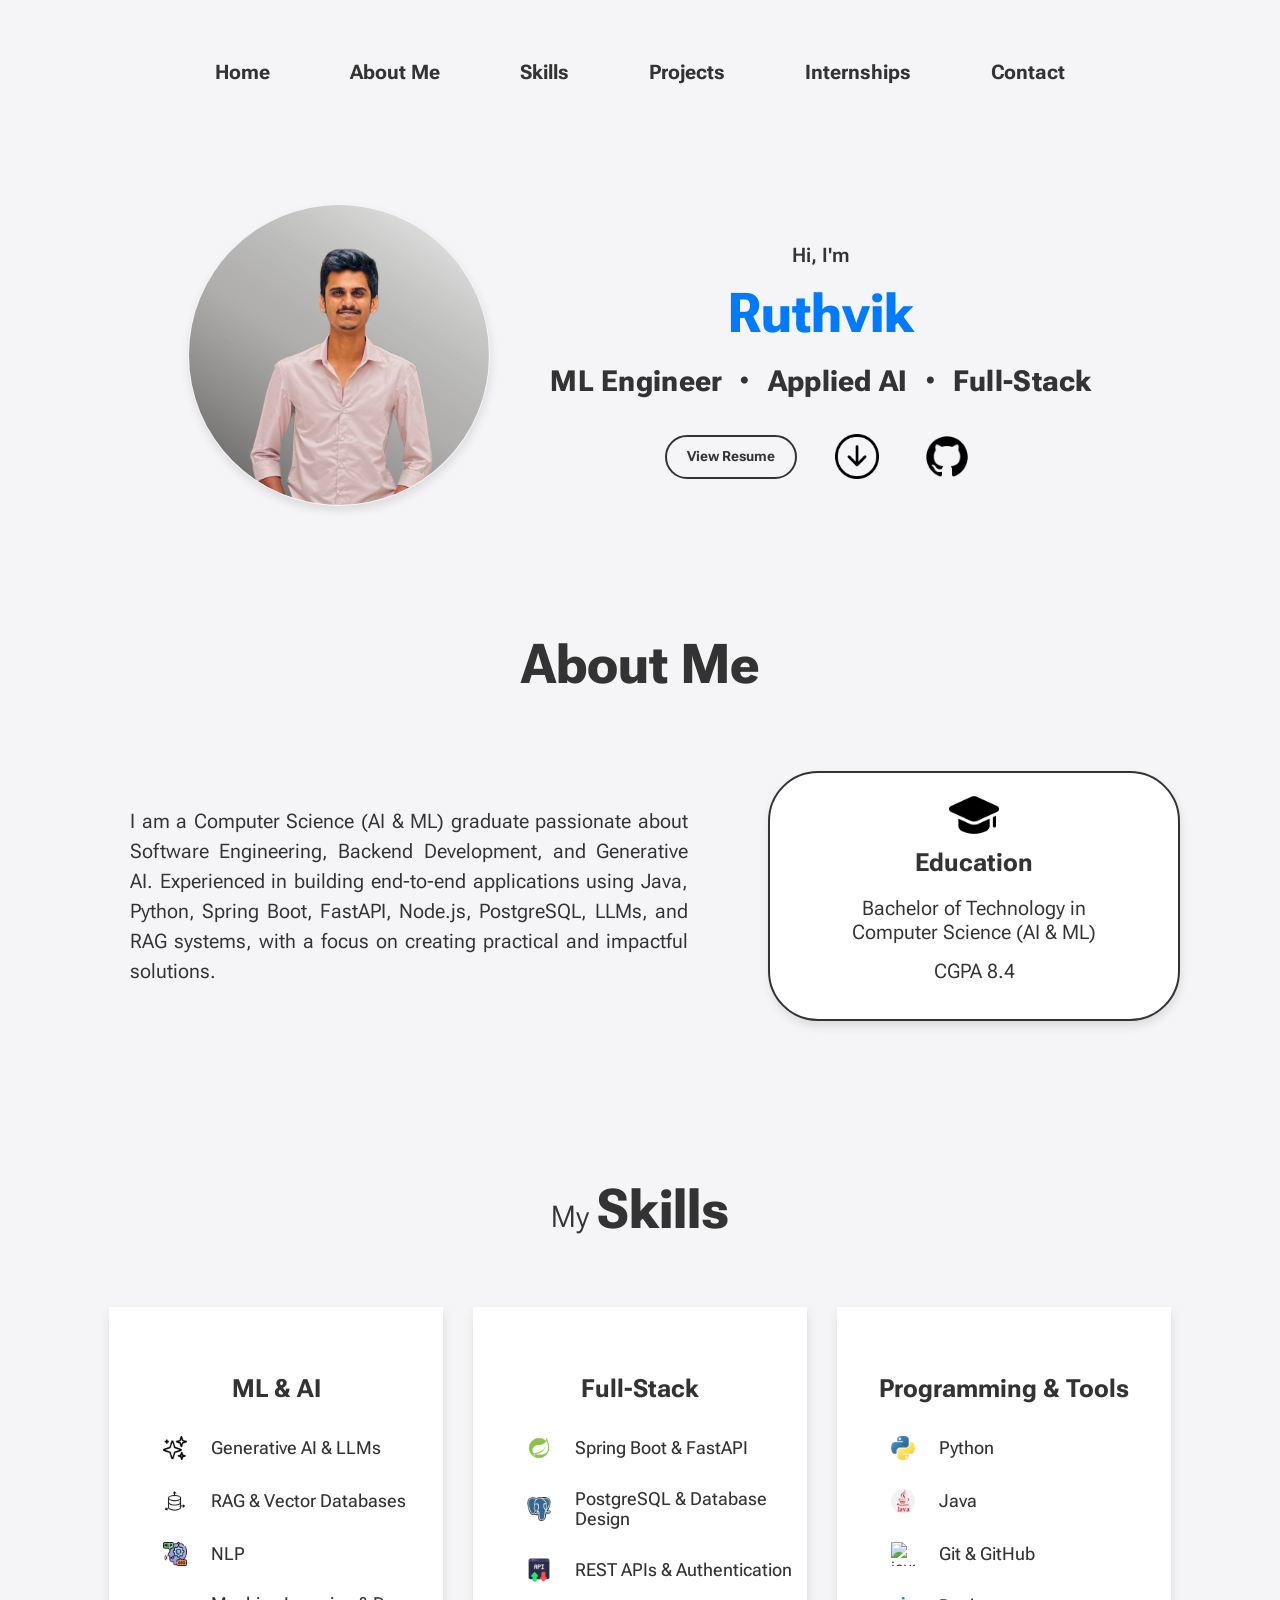
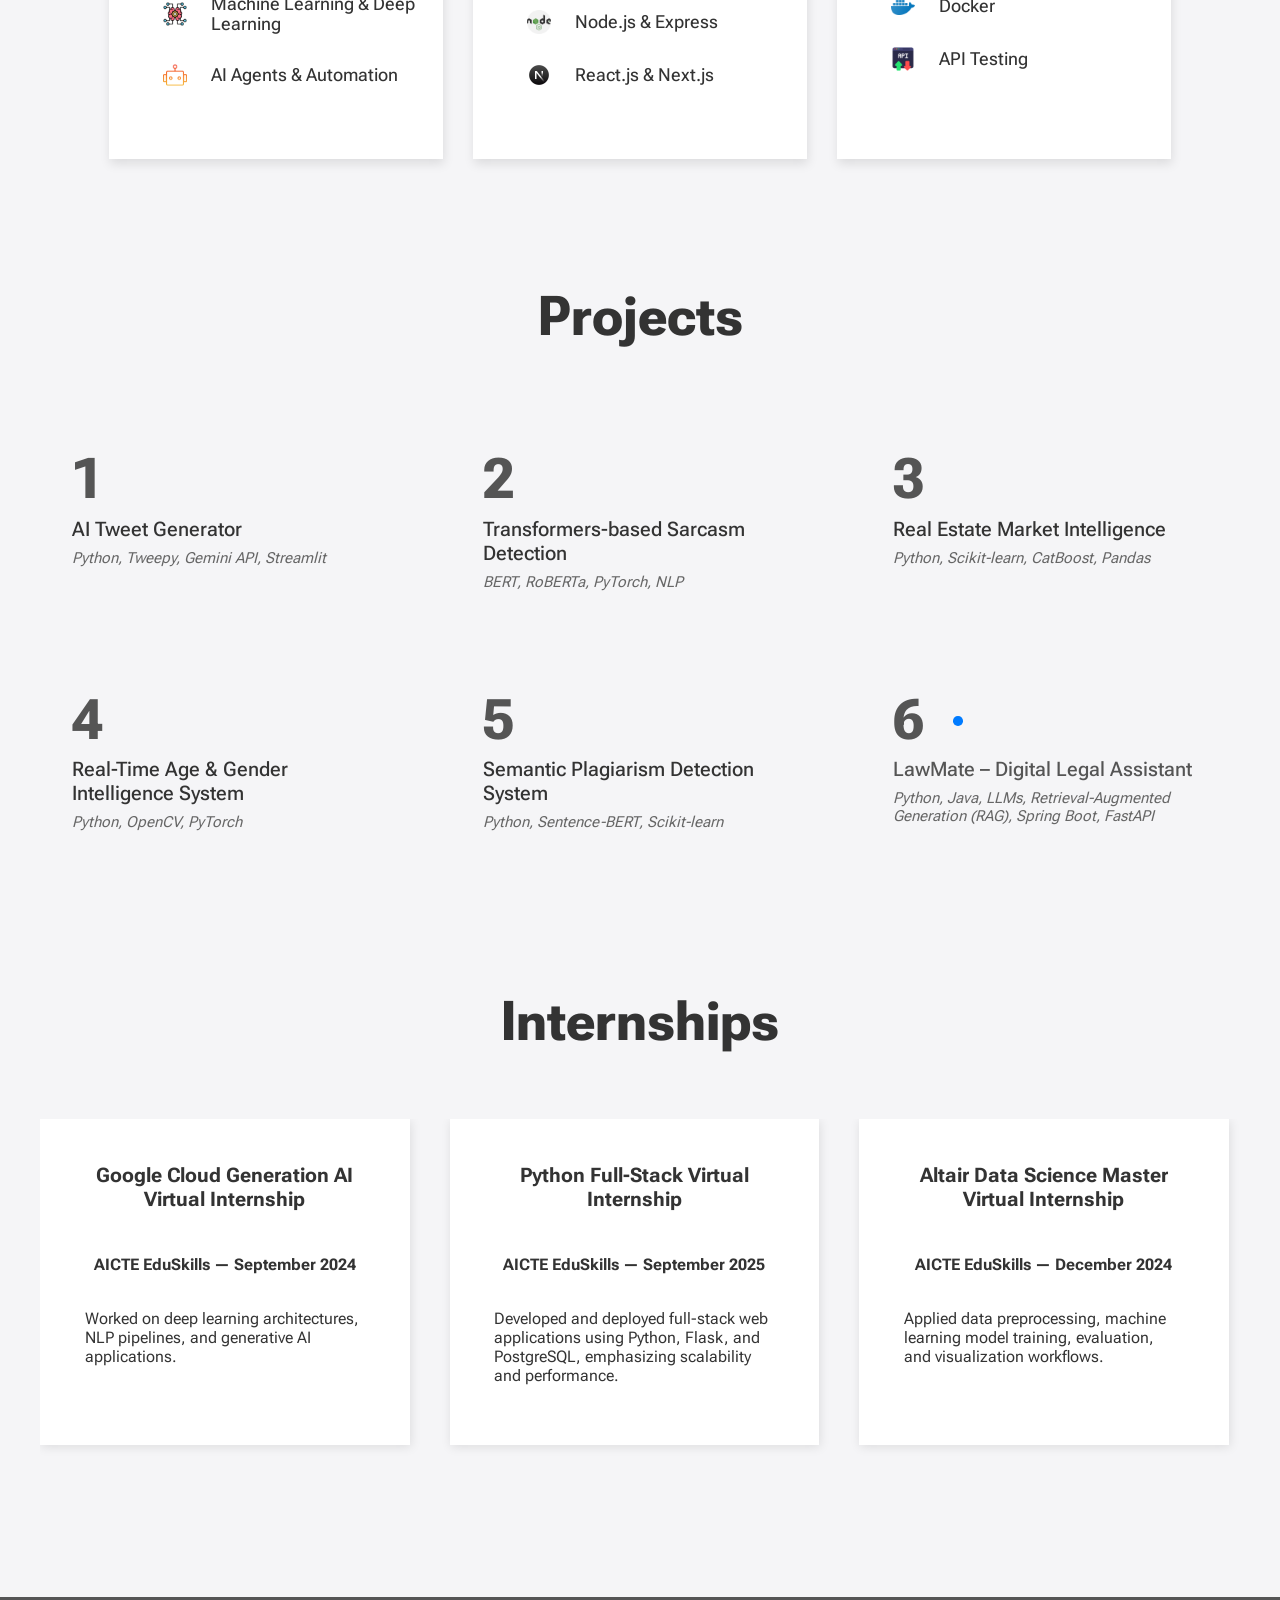
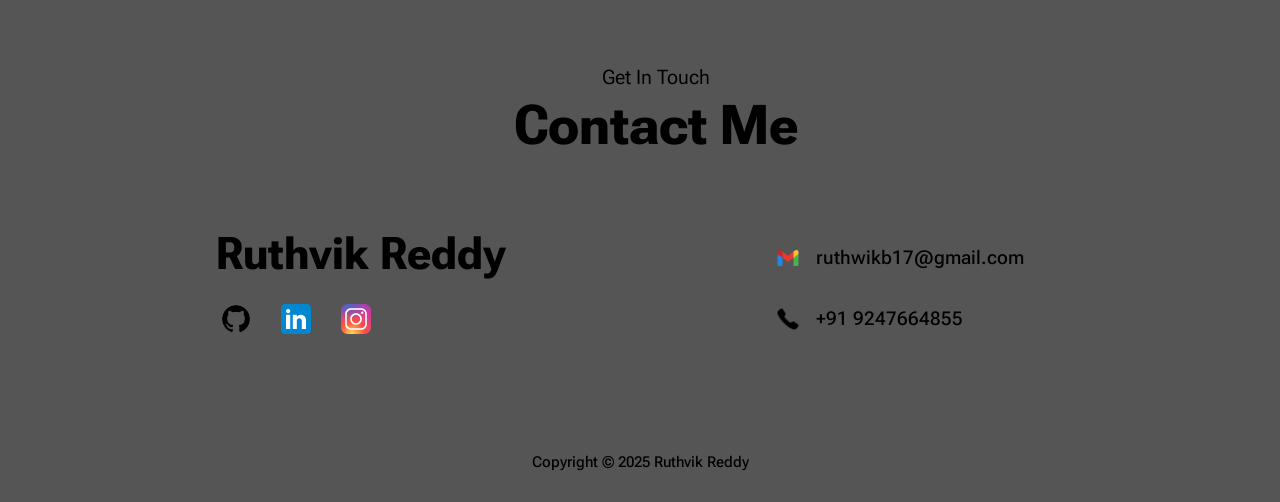
==== commit 557facdd: "Update Projects" ====
--- a/index.html
+++ b/index.html
@@ -77,10 +77,7 @@
       <div class="about-content">
         <div class="about-text">
           <p class="about-paragraph">
-            I am an aspiring Machine Learning and Applied AI engineer with strong
-            foundations in deep learning, NLP, and intelligent system development.
-            I build end-to-end AI-driven systems from data processing and model
-            engineering to full-stack deployment with a focus on solving real-world problems.
+            I am a Computer Science (AI & ML) graduate passionate about Software Engineering, Backend Development, and Generative AI. Experienced in building end-to-end applications using Java, Python, Spring Boot, FastAPI, Node.js, PostgreSQL, LLMs, and RAG systems, with a focus on creating practical and impactful solutions.
           </p>
         </div>
         <div class="about-education">
@@ -91,7 +88,7 @@
           />
           <h4 class="education-heading">Education</h4>
           <p class="education-info">Bachelor of Technology in Computer Science (AI & ML)</p>
-          <p class="education-info-ext">CGPA 8.3</p>
+          <p class="education-info-ext">CGPA 8.4</p>
         </div>
       </div>
     </section>
@@ -106,75 +103,64 @@
         <div class="skills-card 1">
           <div class="skills-title">
             <h4 class="skills-title-text">ML & AI</h4>
-            <img src="assets/ML & AI.png" class="skills-logo head-logo-1" alt="ai & ml"/>
           </div>
           <ul>
             <li>
+              <img src="assets/generative-ai.png" class="skill-logo" alt="generative ai" />
+              <p>Generative AI & LLMs</p>
+            </li>
+            <li>
+              <img src="assets/vector-db.png" class="skill-logo" alt="rag" />
+              <p>RAG & Vector Databases</p>
+            </li>
+            <li>
+              <img src="assets/NLP.png" class="skill-logo" alt="nlp" />
+              <p>NLP</p>
+            </li>
+            <li>
               <img src="assets/ML.png" class="skill-logo" alt="machine learning" />
-              <p>Supervised & Unsupervised ML</p>
-            </li>
-            <li>
-              <img src="assets/DL.png" class="skill-logo" alt="deep learning" />
-              <p>Deep Neural Networks</p>
-            </li>
-            <li>
-              <img src="assets/NLP.png" class="skill-logo" alt="nlp" />
-              <p>NLP & Transformers</p>
-            </li>
-            <li>
-              <img src="assets/CV.png" class="skill-logo" alt="computer vision" />
-              <p>Computer Vision</p>
-            </li>
-            <li>
-              <img src="assets/Modeling.png" class="skill-logo" alt="modeling" />
-              <p>Model Serving & Deployment</p>
+              <p>Machine Learning & Deep Learning</p>
+            </li>
+            <li>
+              <img src="assets/agents.png" class="skill-logo" alt="ai agents" />
+              <p>AI Agents & Automation</p>
             </li>
           </ul>
         </div>
         <div class="skills-card 2">
           <div class="skills-title">
             <h4 class="skills-title-text">Full-Stack</h4>
-            <img
-              src="assets/FS.png"
-              class="skills-logo head-logo-2"
-              alt="full-stack"
-            />
           </div>
           <ul>
             <li>
+              <img src="assets/spring.png" class="skill-logo" alt="spring boot" />
+              <p>Spring Boot & FastAPI</p>
+            </li>
+            <li>
+              <img src="assets/postgres.png" class="skill-logo" alt="postgresql" />
+              <p>PostgreSQL & Database Design</p>
+            </li>
+            <li>
+              <img
+                src="assets/REST.png"
+                class="skill-logo"
+                alt="rest api"
+              />
+              <p>REST APIs & Authentication</p>
+            </li>
+            <li>
+              <img src="assets/Node.png" class="skill-logo" alt="node.js" />
+              <p>Node.js & Express</p>
+            </li>
+            <li>
               <img src="assets/Next.png" class="skill-logo" alt="next.js" />
-              <p>Next.js / React</p>
-            </li>
-            <li>
-              <img src="assets/Node.png" class="skill-logo" alt="node.js" />
-              <p>Node.js + Express</p>
-            </li>
-            <li>
-              <img
-                src="assets/postgres.png"
-                class="skill-logo"
-                alt="postgres"
-              />
-              <p>PostgreSQL</p>
-            </li>
-            <li>
-              <img src="assets/REST.png" class="skill-logo" alt="rest api" />
-              <p>REST APIs</p>
-            </li>
-            <li>
-              <img src="assets/Flask.png" class="skill-logo" alt="flask" />
-              <p>Flask / Streamlit</p>
+              <p>React.js & Next.js</p>
             </li>
           </ul>
         </div>
         <div class="skills-card 3">
           <div class="skills-title">
             <h4 class="skills-title-text">Programming & Tools</h4>
-            <img
-              src="assets/Programming.png"
-              class="skills-logo head-logo-3"
-              alt="js"
-            />
           </div>
           <ul>
             <li>
@@ -192,6 +178,10 @@
             <li>
               <img src="assets/Docker.png" class="skill-logo" alt="c" />
               <p>Docker</p>
+            </li>
+            <li>
+              <img src="assets/REST.png" class="skill-logo" alt="c" />
+              <p>API Testing</p>
             </li>
           </ul>
         </div>
@@ -241,8 +231,8 @@
 
         <a href="/projects/lawmate.html" class="project-item">
           <span class="project-number">6 <span class="status-dot"> </span>
-          <span class="project-title-text">LawMate – AI Legal Assistant</span>
-          <span class="project-tech">Python, LLMs, Retrieval-Augmented Generation (RAG), NLP</span>
+          <span class="project-title-text">LawMate – Digital Legal Assistant</span>
+          <span class="project-tech">Python, Java, LLMs, Retrieval-Augmented Generation (RAG), Spring Boot, FastAPI</span>
           <div class="hover-bar"></div>
         </a>
 
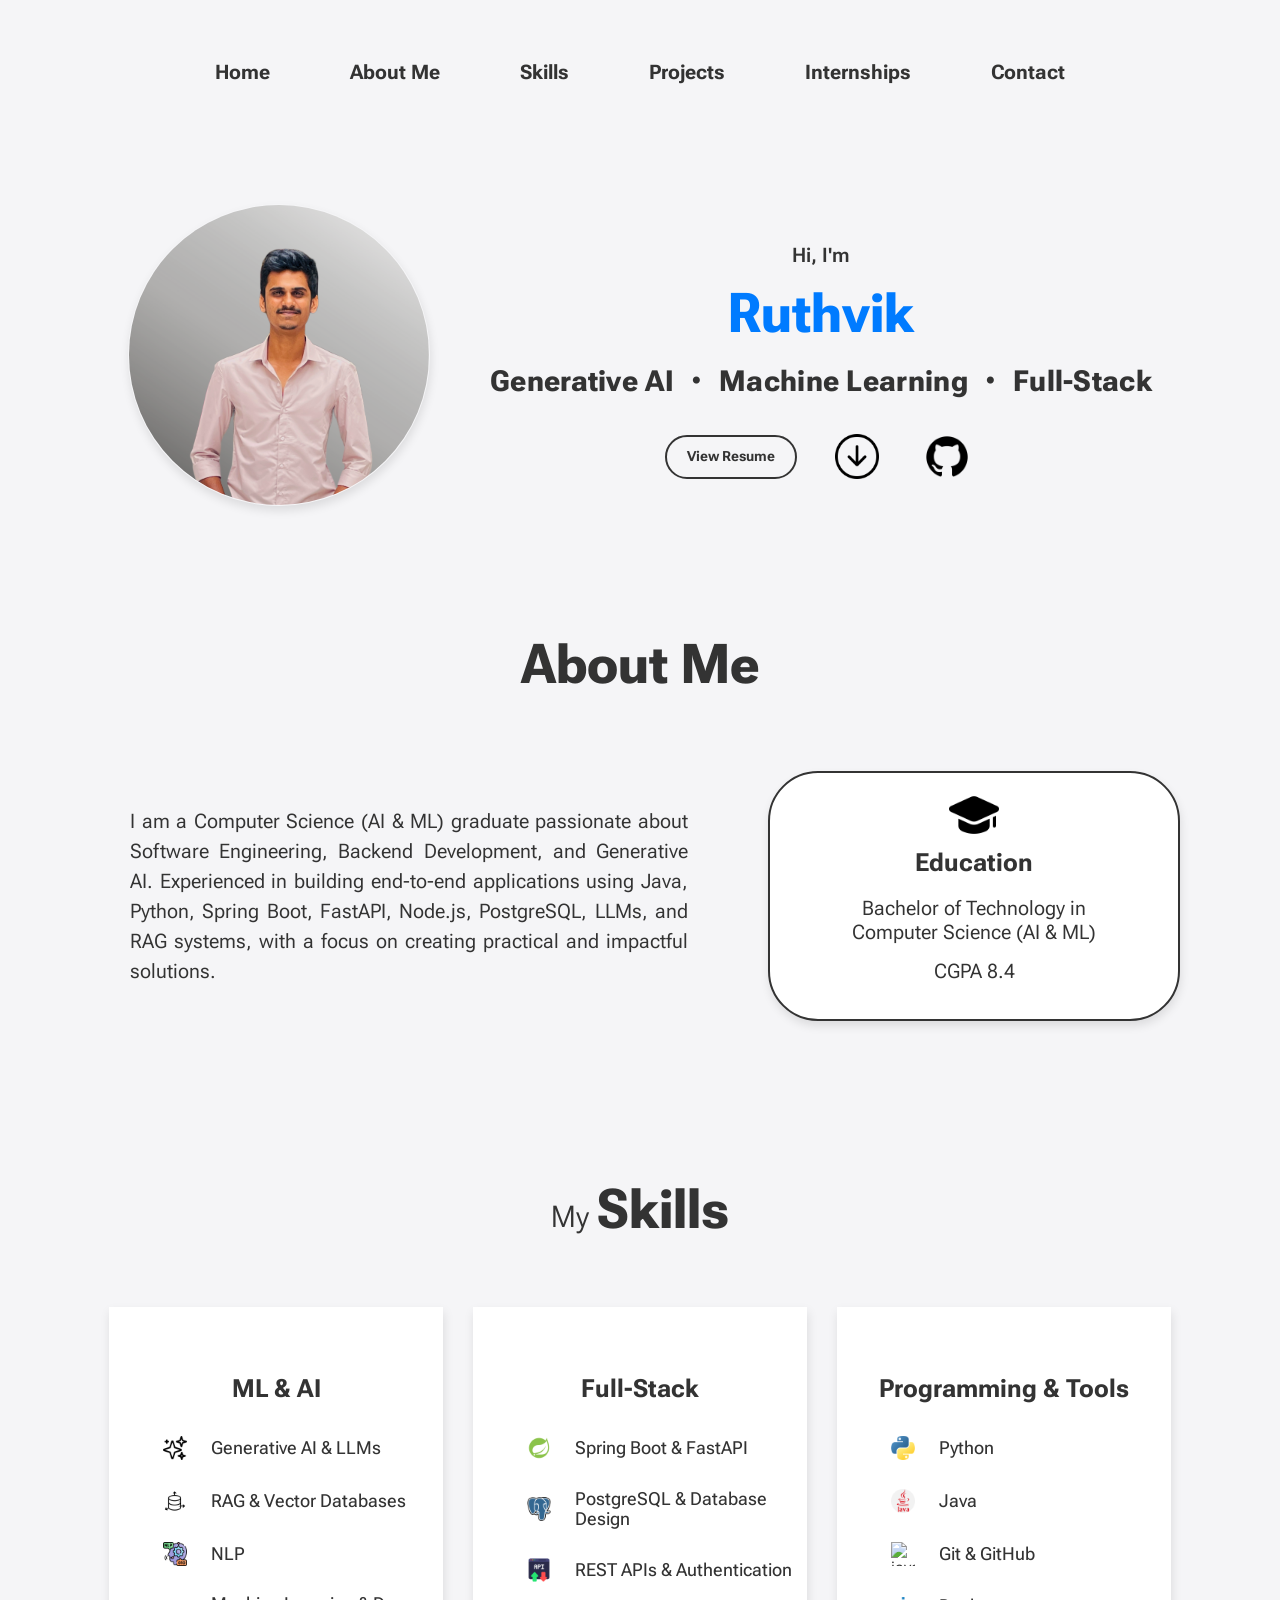
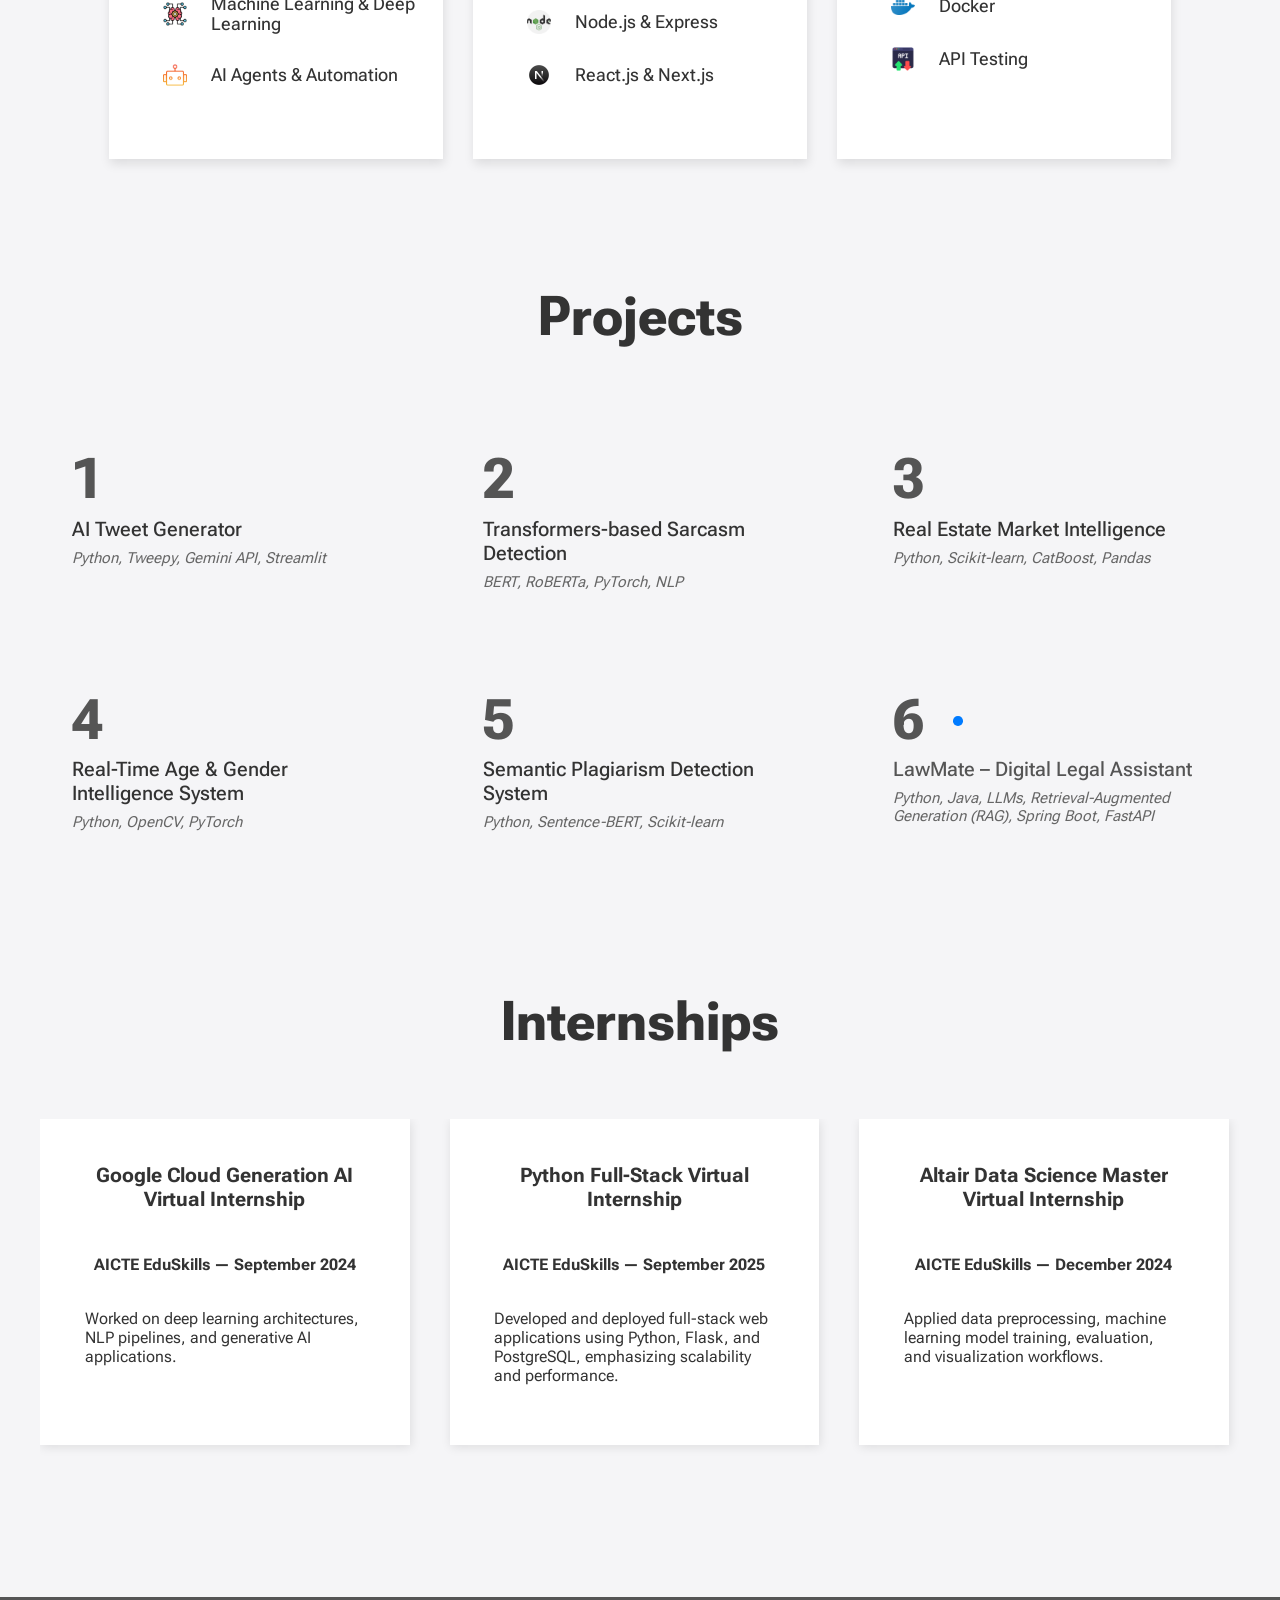
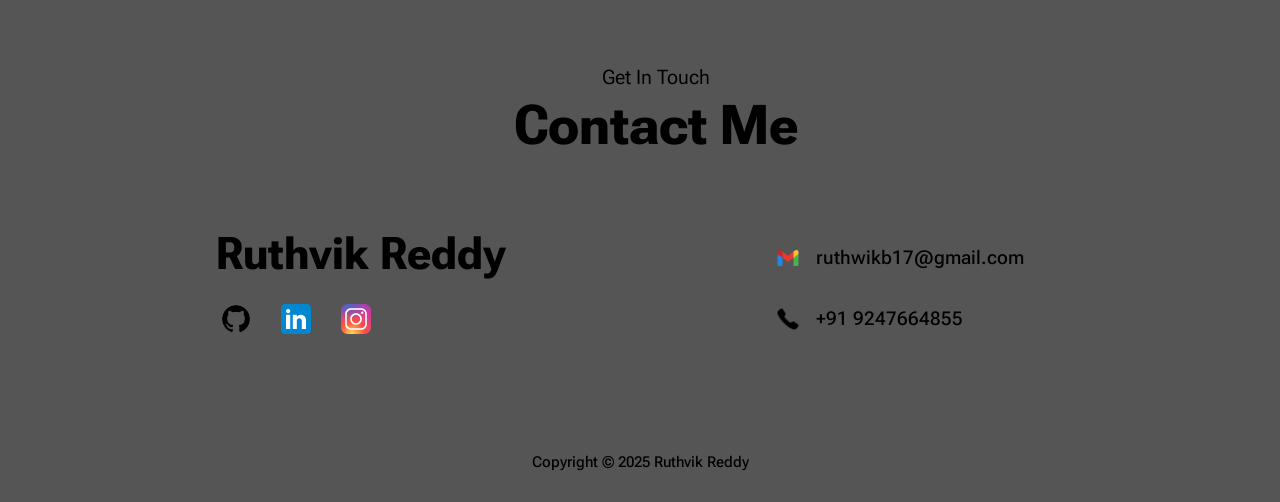
==== commit 80d37bb9: "Update Projects" ====
--- a/index.html
+++ b/index.html
@@ -42,7 +42,7 @@
           <p class="home-intro-pretext">Hi, I'm</p>
           <h1 class="home-intro-name">Ruthvik</h1>
           <p class="home-intro-posttext">
-            ML Engineer <span>•</span> Applied AI <span>•</span> Full-Stack
+            Generative AI <span>•</span> Machine Learning <span>•</span> Full-Stack
           </p>
           <div class="home-links">
             <a
